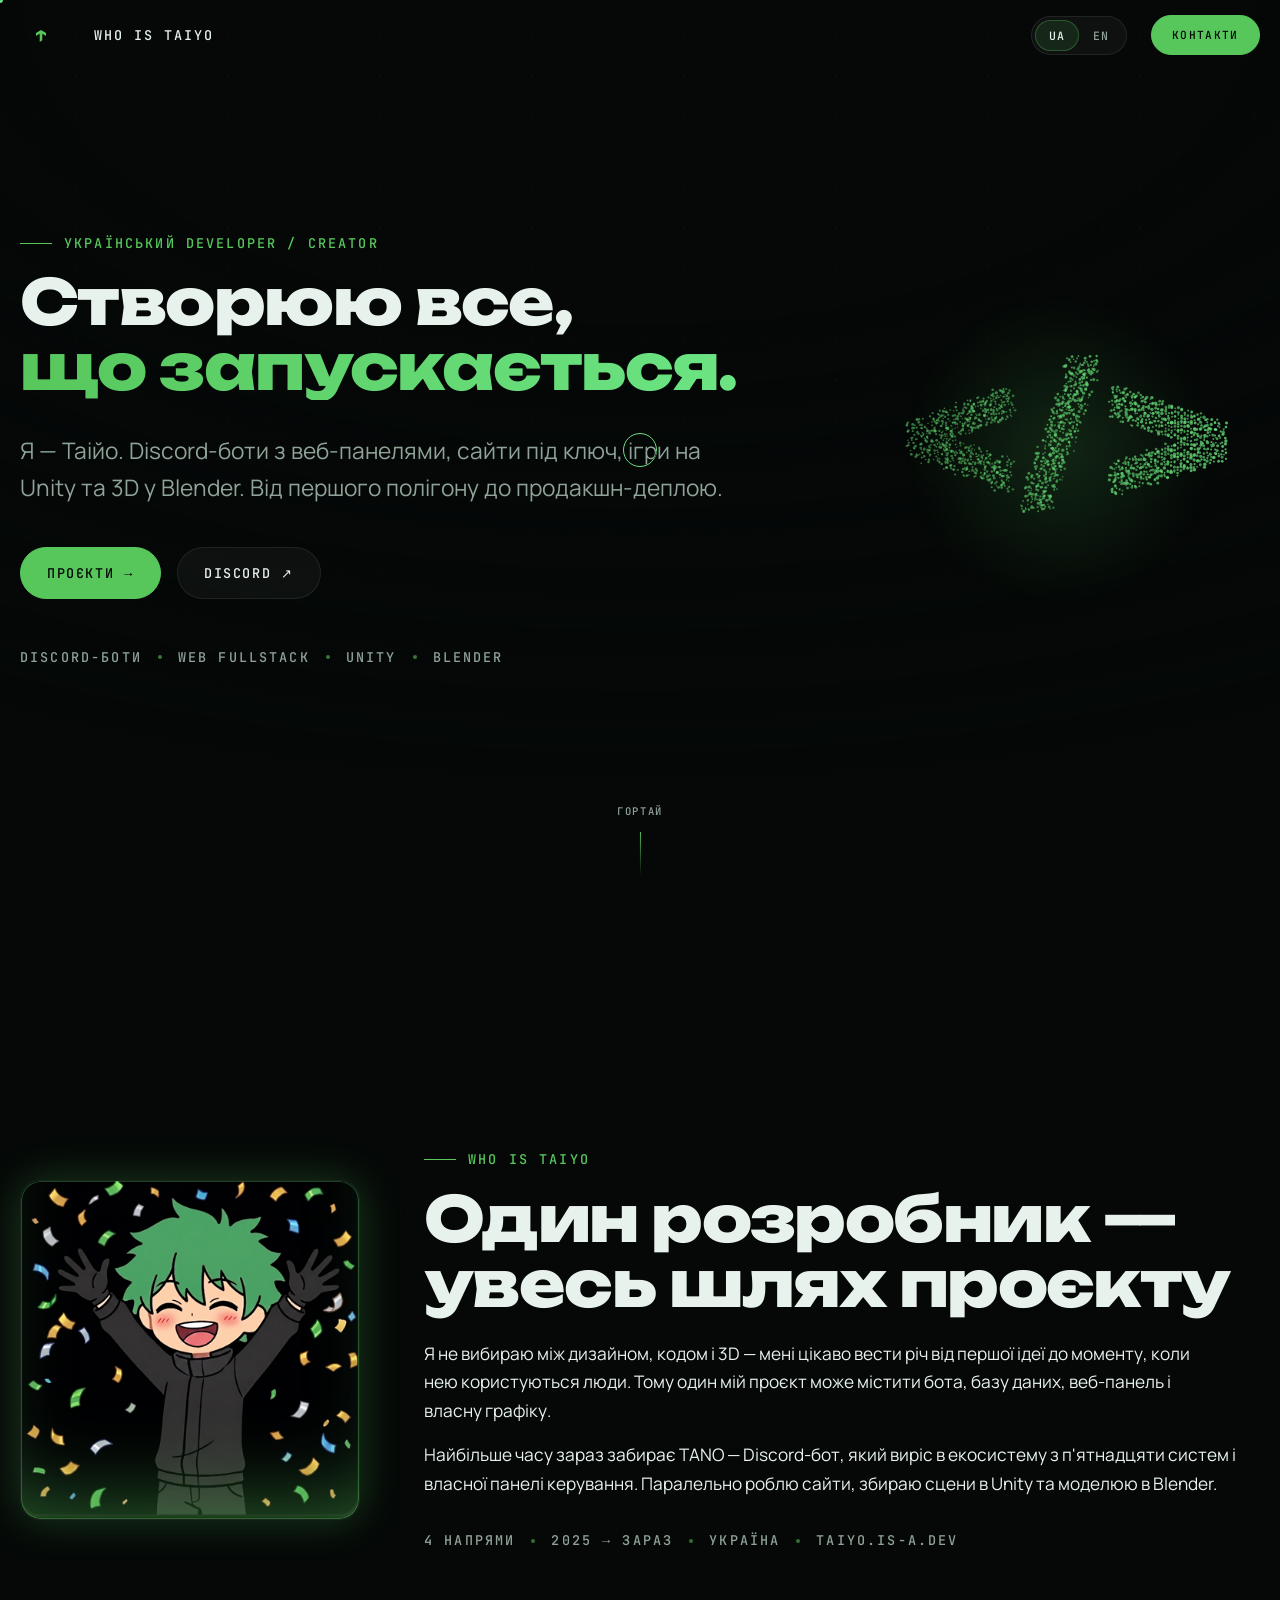
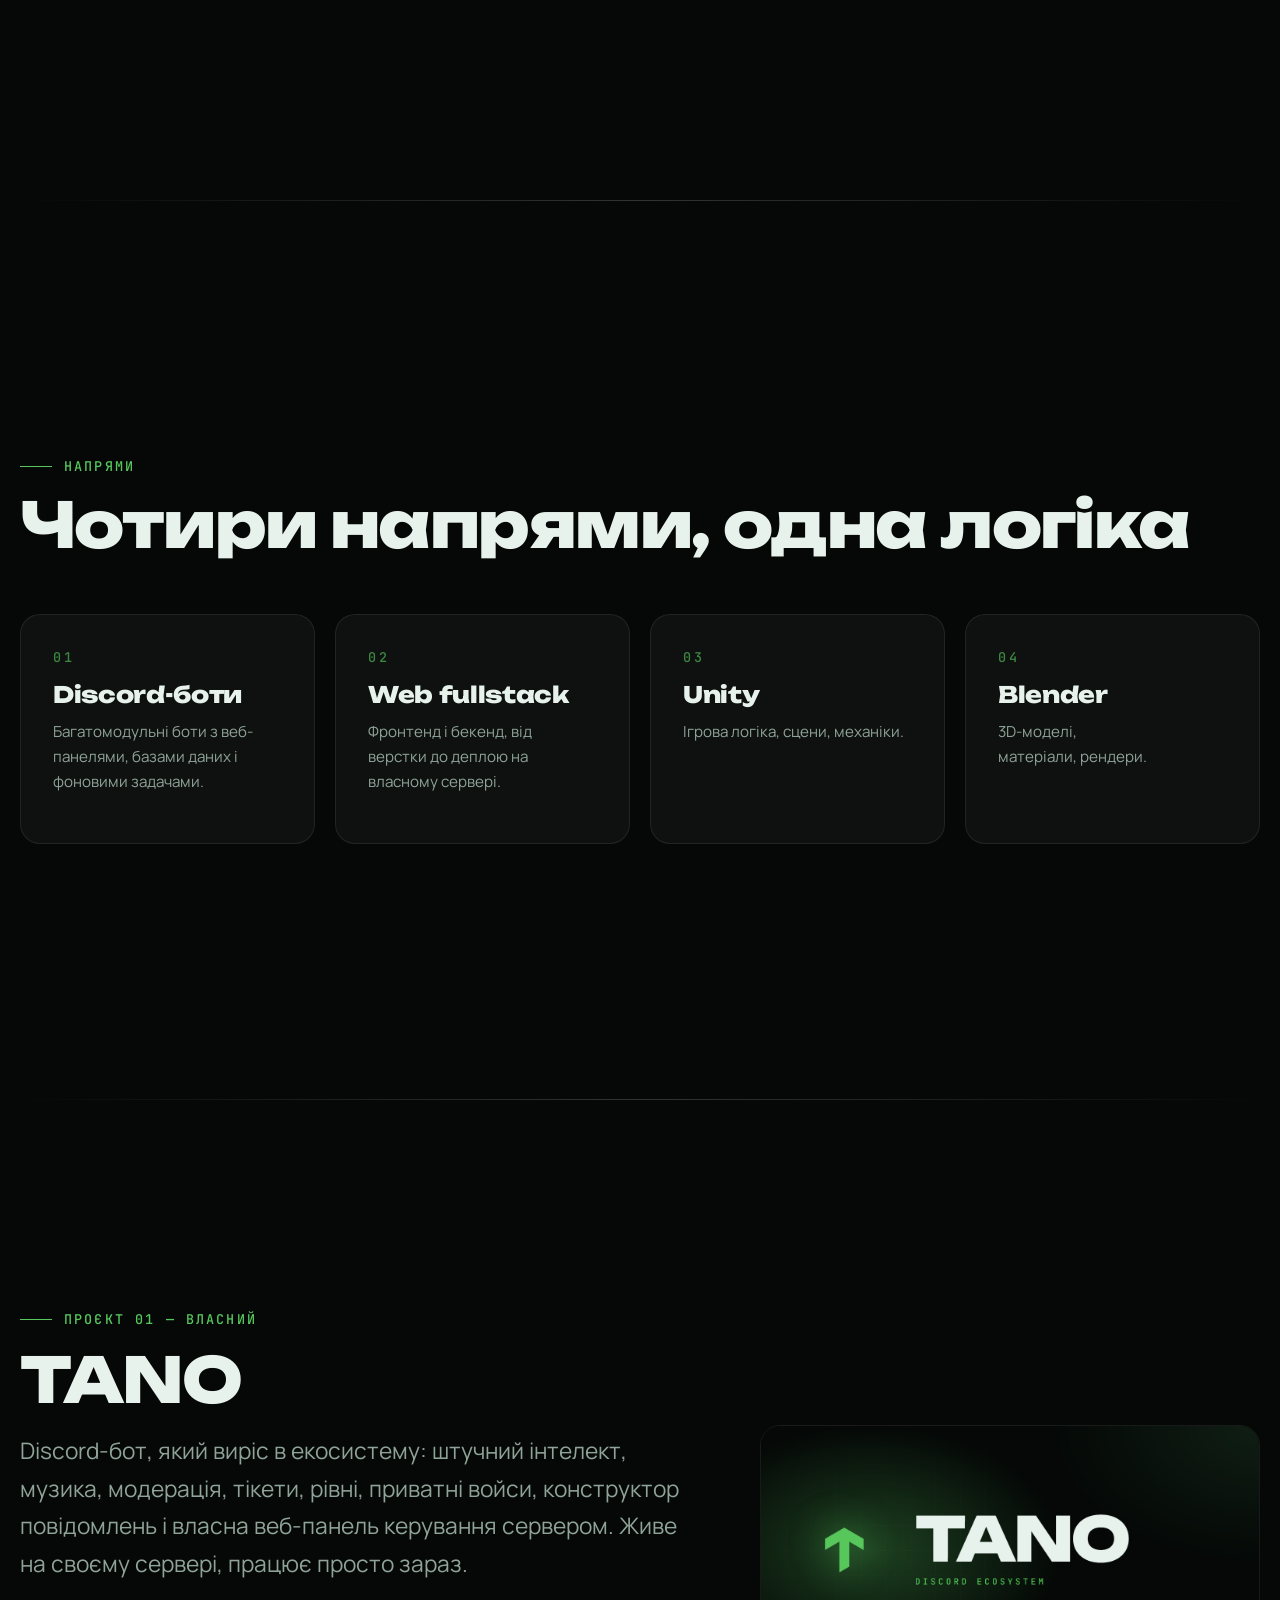
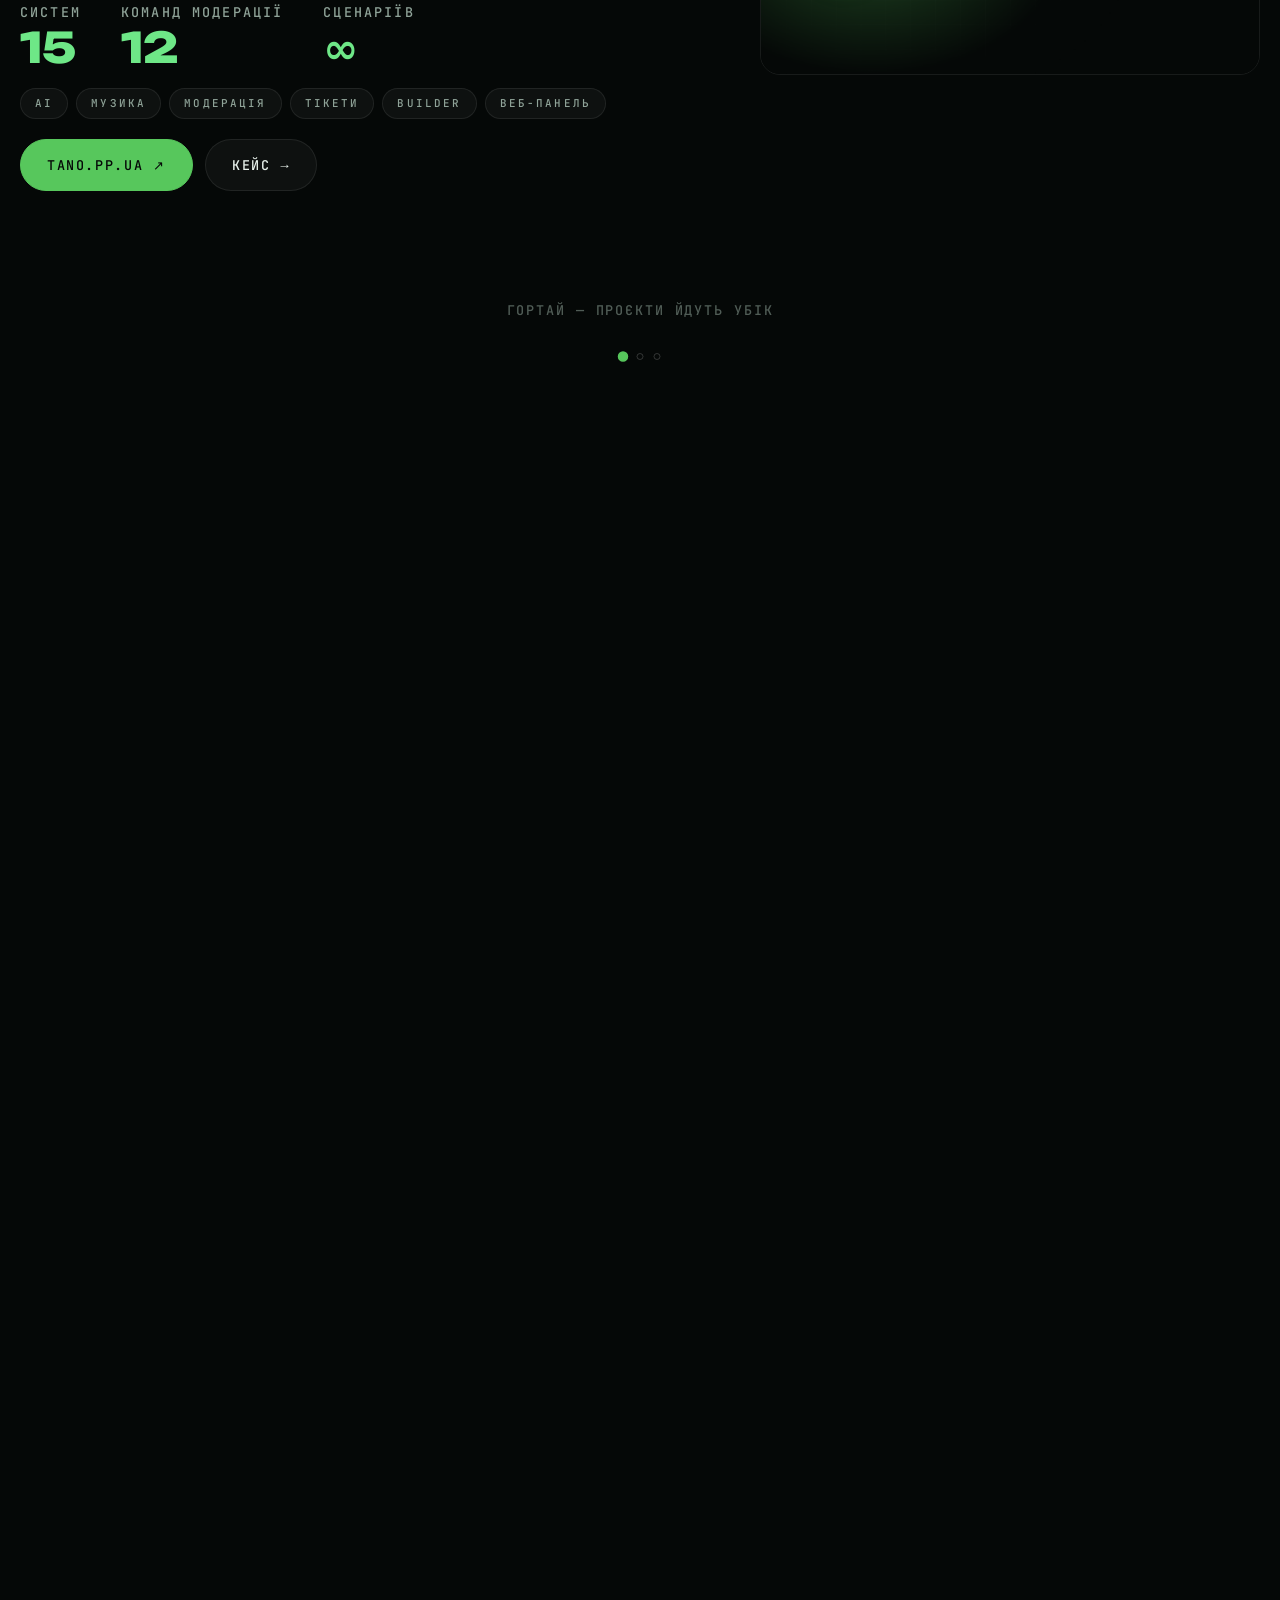
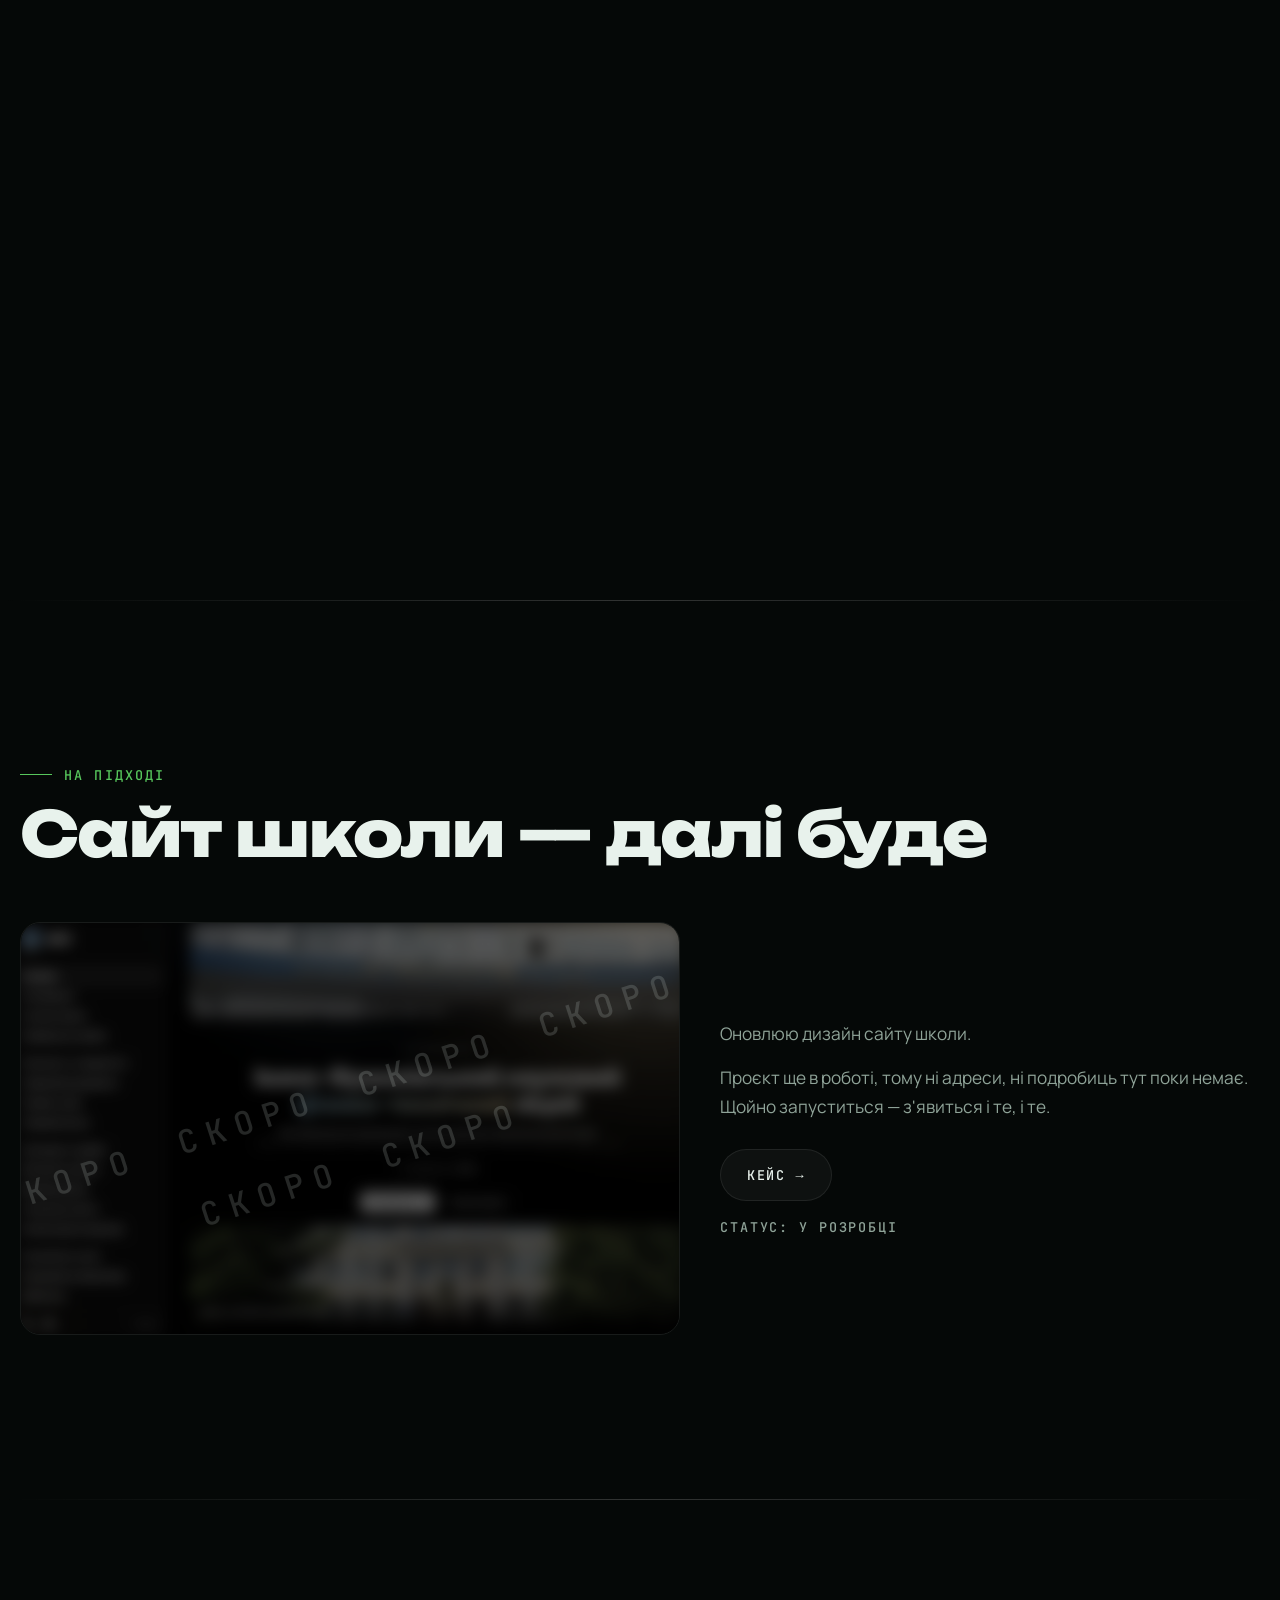
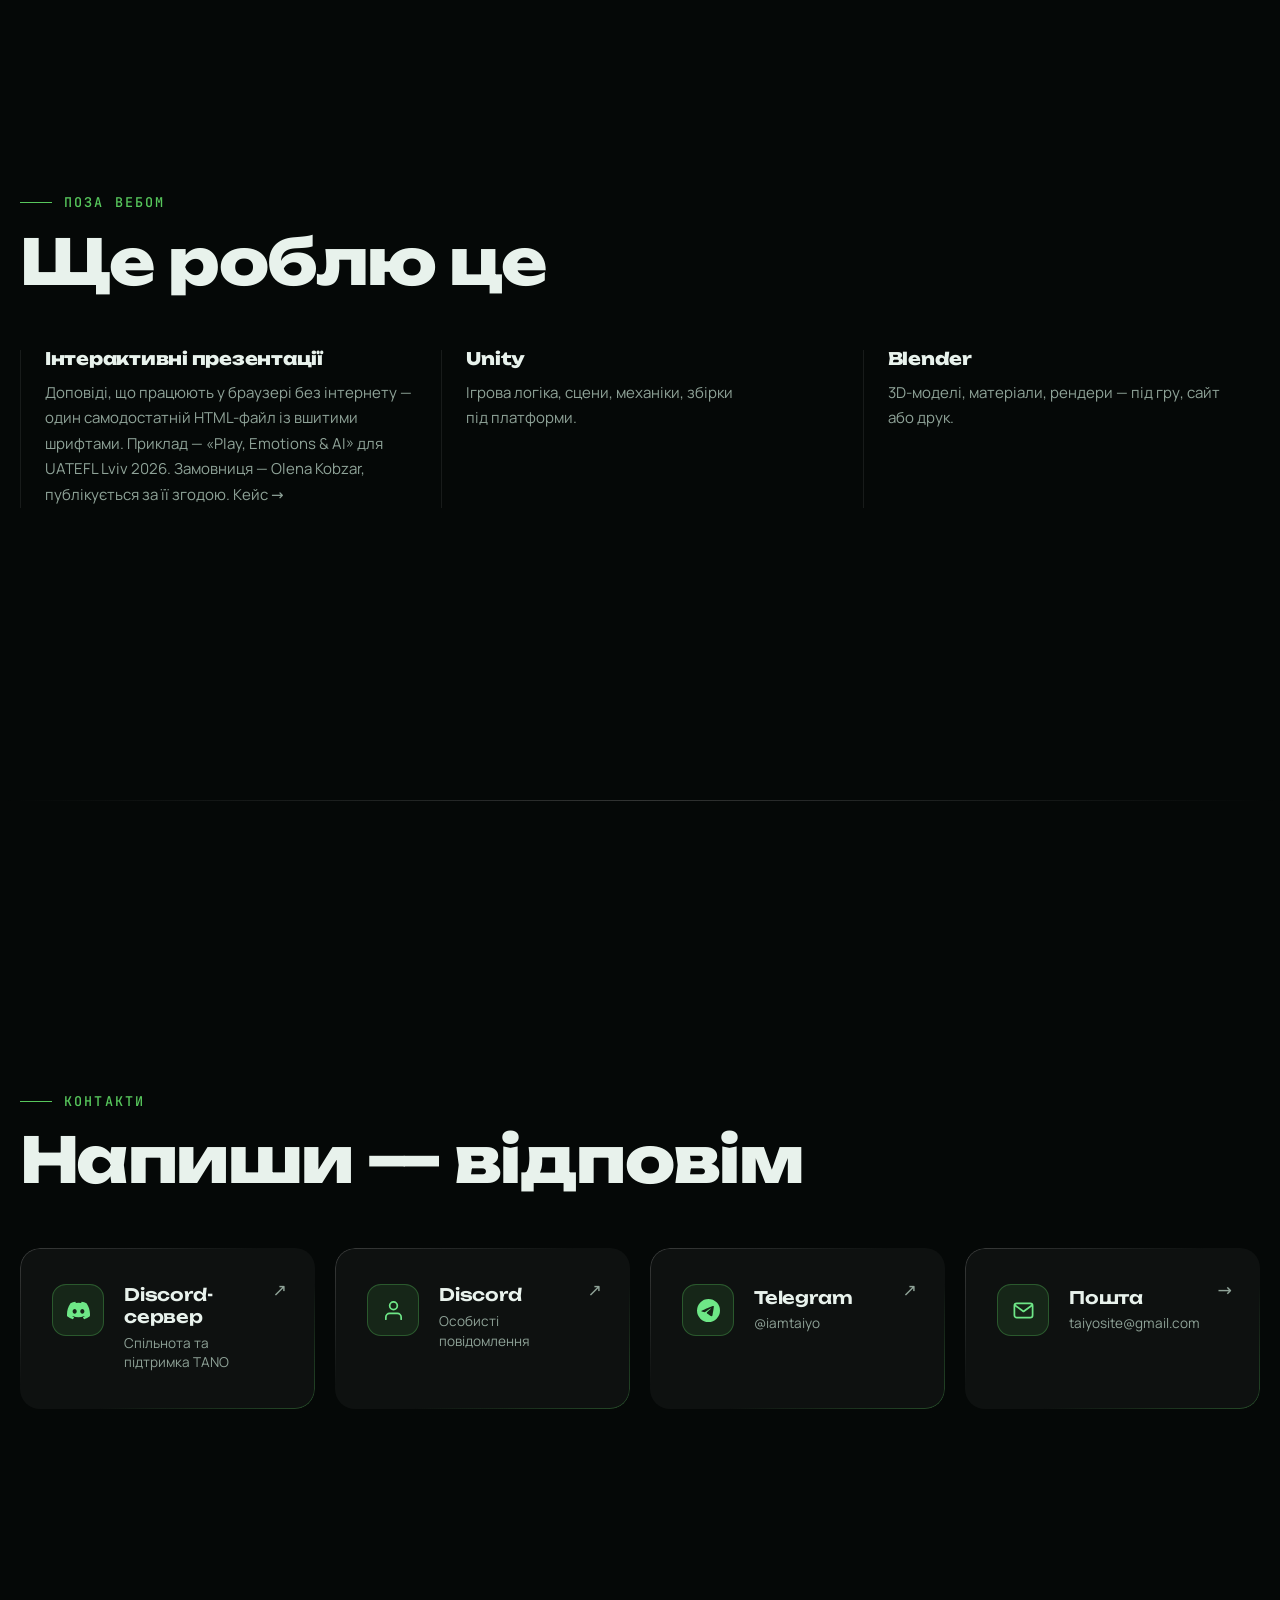
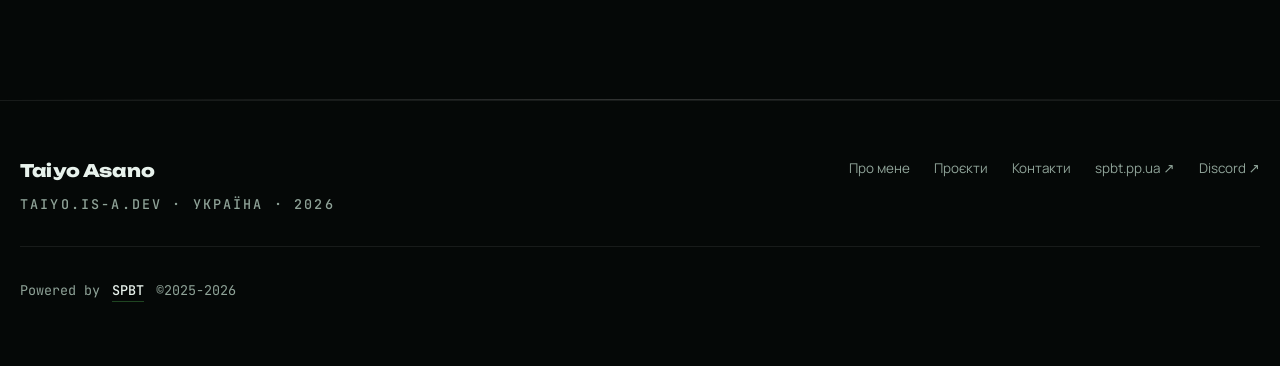
==== index.html @ 30c336a4 "fix: close down almost everything about the unlaunched school site The project has not shipped, so n" ====
<!doctype html>
<!-- `slides` scopes the scroll-snap layout to this page. The case pages under
     /tano/, /ftl/ and /decks/ are ordinary long documents: giving them
     mandatory snapping with no snap targets made every gesture jump to the
     bottom, and zeroing scroll-padding-top hid their anchored headings under
     the fixed nav. -->
<html lang="uk" class="slides">
<head>
<meta charset="utf-8">
<meta name="viewport" content="width=device-width,initial-scale=1">
<script>
  document.documentElement.classList.add('js');
  window.__taiyoFailsafe = setTimeout(function () {
    document.documentElement.classList.add('js-stalled');
  }, 2500);
</script>
<title>Taiyo.is-a.dev</title>
<meta name="description" content="Портфоліо Таійо: багатомодульні Discord-боти з веб-панелями, сайти під ключ, ігри на Unity та 3D у Blender. Від першого полігону до продакшн-деплою.">
<meta name="author" content="Taiyo Asano">
<meta name="theme-color" content="#050807">
<link rel="icon" href="/assets/img/favicon.svg" type="image/svg+xml">
<link rel="canonical" href="https://taiyo.is-a.dev/">
<link rel="alternate" hreflang="uk" href="https://taiyo.is-a.dev/">
<link rel="alternate" hreflang="en" href="https://taiyo.is-a.dev/en/">
<link rel="alternate" hreflang="x-default" href="https://taiyo.is-a.dev/">
<meta property="og:type" content="website">
<meta property="og:locale" content="uk_UA">
<meta property="og:site_name" content="Taiyo Asano">
<meta property="og:title" content="Taiyo Asano — Discord-боти, веб, Unity, Blender">
<meta property="og:description" content="Портфоліо Таійо: багатомодульні Discord-боти з веб-панелями, сайти під ключ, ігри на Unity та 3D у Blender. Від першого полігону до продакшн-деплою.">
<meta property="og:url" content="https://taiyo.is-a.dev/">
<meta property="og:image" content="https://taiyo.is-a.dev/assets/img/og.png">
<meta name="twitter:card" content="summary_large_image">
<meta name="twitter:title" content="Taiyo Asano — Discord-боти, веб, Unity, Blender">
<meta name="twitter:description" content="Портфоліо Таійо: Discord-боти з веб-панелями, сайти під ключ, ігри на Unity та 3D у Blender.">
<meta name="twitter:image" content="https://taiyo.is-a.dev/assets/img/og.png">
<link rel="preload" href="/assets/fonts/unbounded-800-cyrillic.woff2" as="font" type="font/woff2" crossorigin>
<link rel="preload" href="/assets/fonts/manrope-400-cyrillic.woff2" as="font" type="font/woff2" crossorigin>
<link rel="stylesheet" href="/assets/css/base.css">
<link rel="stylesheet" href="/assets/css/layout.css">
<link rel="stylesheet" href="/assets/css/components.css">
<script type="module" src="/assets/js/site.js"></script>
</head>
<body>
<canvas id="bg-grid" aria-hidden="true"></canvas>
<div class="cursor-dot" aria-hidden="true"></div>
<div class="cursor-ring" aria-hidden="true"></div>
<div class="page-wipe" aria-hidden="true"></div>

<a class="u-sr" href="#about">Перейти до вмісту</a>

<header class="nav" data-nav>
  <div class="nav__inner">
    <a class="nav__logo nav__logo--icon" href="/" aria-label="Taiyo — на головну">
      <svg viewBox="0 0 2000 2000" aria-hidden="true"><polygon points="1000,510 1420,755 1420,1000 1108,818 1108,1364 892,1490 892,818 580,1000 580,755" fill="currentColor"/></svg>
    </a>

    <a class="nav__who u-mono" href="#about" data-nav-link>WHO IS TAIYO</a>

    <div class="lang" role="group" aria-label="Мова сайту">
      <span class="lang__slider" aria-hidden="true"></span>
      <a class="lang__opt is-on" href="/" aria-current="true" lang="uk" hreflang="uk">UA</a>
      <a class="lang__opt" href="/en/" lang="en" hreflang="en">EN</a>
    </div>

    <a class="btn btn--sm btn--primary nav__cta" data-magnetic href="#contact">Контакти</a>
  </div>
</header>

<main>

  <!-- ═══ 01 · Hero ══════════════════════════════════════════════════ -->
  <section class="hero snap">
    <div class="hero__inner u-container">
      <div class="hero__copy">
        <p class="u-mono u-eyebrow" data-reveal>Український developer / creator</p>
        <h1 class="hero__title">
          <span data-type-in>Створюю все,</span>
          <span class="u-outline" data-reveal data-reveal-delay="2">що запускається.</span>
        </h1>
        <p class="hero__lead" data-reveal data-reveal-delay="1">
          Я — Таійо. Discord-боти з веб-панелями, сайти під ключ, ігри на Unity
          та 3D у Blender. Від першого полігону до продакшн-деплою.
        </p>
        <div class="hero__actions" data-reveal data-reveal-delay="2">
          <a class="btn btn--primary" data-magnetic href="#projects">Проєкти <span aria-hidden="true">→</span></a>
          <a class="btn" data-magnetic href="https://discord.com/invite/b8QpW8W6fR" target="_blank" rel="noopener">Discord <span aria-hidden="true">↗</span></a>
        </div>
        <ul class="hero__tags u-mono" data-reveal data-reveal-delay="3">
          <li>Discord-боти</li><li>Web fullstack</li><li>Unity</li><li>Blender</li>
        </ul>
      </div>

      <div class="hero__visual" data-reveal data-reveal-delay="2">
        <div class="glyph-card">
          <canvas id="hero-glyph" aria-hidden="true"></canvas>
        </div>
      </div>
    </div>
    <div class="hero__scroll u-mono" aria-hidden="true"><span>Гортай</span><i></i></div>
  </section>

  <!-- ═══ 02 · Хто такий Таійо ═══════════════════════════════════════ -->
  <section class="section snap" id="about">
    <div class="u-container about">
      <div class="about__portrait" data-reveal>
        <img src="/assets/img/avatar.png" width="440" height="440" loading="lazy"
             alt="Ілюстрований аватар Таійо — персонаж із зеленим волоссям вітається під конфеті">
        <span class="about__ring" aria-hidden="true"></span>
      </div>
      <div class="about__copy">
        <p class="u-mono u-eyebrow" data-reveal>Who is Taiyo</p>
        <h2 data-reveal data-reveal-delay="1">Один розробник — увесь шлях проєкту</h2>
        <p data-reveal data-reveal-delay="2" style="margin-top:calc(var(--space)*3)">
          Я не вибираю між дизайном, кодом і 3D — мені цікаво вести річ від першої ідеї
          до моменту, коли нею користуються люди. Тому один мій проєкт може містити
          бота, базу даних, веб-панель і власну графіку.
        </p>
        <p data-reveal data-reveal-delay="3">
          Найбільше часу зараз забирає TANO — Discord-бот, який виріс в екосистему
          з п'ятнадцяти систем і власної панелі керування. Паралельно роблю сайти,
          збираю сцени в Unity та моделюю в Blender.
        </p>
        <ul class="facts u-mono" data-reveal data-reveal-delay="4">
          <li>4 напрями</li><li>2025 → зараз</li><li>Україна</li><li>taiyo.is-a.dev</li>
        </ul>
      </div>
    </div>
  </section>

  <!-- ═══ 03 · Напрями ═══════════════════════════════════════════════ -->
  <section class="section section--soft snap" id="skills">
    <div class="u-container">
      <p class="u-mono u-eyebrow" data-reveal>Напрями</p>
      <h2 class="section__title" data-reveal data-reveal-delay="1">Чотири напрями, одна логіка</h2>
      <div class="cards">
        <article class="card card--skill" data-tilt data-reveal data-reveal-delay="1">
          <span class="card__num u-mono">01</span>
          <h3>Discord-боти</h3>
          <p>Багатомодульні боти з веб-панелями, базами даних і фоновими задачами.</p>
        </article>
        <article class="card card--skill" data-tilt data-reveal data-reveal-delay="2">
          <span class="card__num u-mono">02</span>
          <h3>Web fullstack</h3>
          <p>Фронтенд і бекенд, від верстки до деплою на власному сервері.</p>
        </article>
        <article class="card card--skill" data-tilt data-reveal data-reveal-delay="3">
          <span class="card__num u-mono">03</span>
          <h3>Unity</h3>
          <p>Ігрова логіка, сцени, механіки.</p>
        </article>
        <article class="card card--skill" data-tilt data-reveal data-reveal-delay="4">
          <span class="card__num u-mono">04</span>
          <h3>Blender</h3>
          <p>3D-моделі, матеріали, рендери.</p>
        </article>
      </div>
    </div>
  </section>

  <!-- ═══ 04–06 · Власні проєкти, горизонтально ══════════════════════
       Три проєкти, що належать мені, їдуть справа наліво. Секція висока,
       всередині sticky-сцена, а рух дає translateX від прогресу звичайної
       вертикальної прокрутки — тобто це справжній скрол, а не перехват
       колеса: скролбар, клавіші й пошук по сторінці працюють. Три
       невидимі якорі дають scroll-snap точки, по одній на проєкт.     -->
  <section class="pjtrack" id="projects" data-pjtrack>
    <span class="pjtrack__anchor pjtrack__anchor--1" aria-hidden="true"></span>
    <span class="pjtrack__anchor pjtrack__anchor--2" aria-hidden="true"></span>
    <span class="pjtrack__anchor pjtrack__anchor--3" aria-hidden="true"></span>

    <div class="pjtrack__stage">
      <div class="pjtrack__row" data-pjrow>

        <article class="pjslide pj" id="tano">
          <div class="u-container pj__inner">
      <div class="pj__copy">
        <p class="u-mono u-eyebrow" data-reveal>Проєкт 01 — власний</p>
        <h2 class="pj__title" data-reveal data-reveal-delay="1">TANO</h2>
        <p class="pj__lead" data-reveal data-reveal-delay="2">
          Discord-бот, який виріс в екосистему: штучний інтелект, музика, модерація,
          тікети, рівні, приватні войси, конструктор повідомлень і власна веб-панель
          керування сервером. Живе на своєму сервері, працює просто зараз.
        </p>
        <dl class="stats" data-reveal data-reveal-delay="3">
          <div><dt class="u-mono">Систем</dt><dd data-counter="15">15</dd></div>
          <div><dt class="u-mono">Команд модерації</dt><dd data-counter="12">12</dd></div>
          <div><dt class="u-mono">Сценаріїв</dt><dd>∞</dd></div>
        </dl>
        <ul class="chips u-mono" data-reveal data-reveal-delay="4">
          <li>AI</li><li>Музика</li><li>Модерація</li><li>Тікети</li><li>Builder</li><li>Веб-панель</li>
        </ul>
        <div class="card__actions" data-reveal data-reveal-delay="5">
          <a class="btn btn--primary" data-magnetic href="https://tano.pp.ua/" target="_blank" rel="noopener">tano.pp.ua <span aria-hidden="true">↗</span></a>
          <a class="btn" data-magnetic href="/tano/" data-page-link>Кейс <span aria-hidden="true">→</span></a>
        </div>
      </div>
      <div class="pj__visual" data-reveal data-reveal-delay="2">
        <img src="/assets/img/tano-banner.png" width="1280" height="640" loading="lazy"
             alt="Логотип TANO: зелена стрілка-Т і напис TANO на темному тлі">
      </div>
          </div>
        </article>

        <article class="pjslide pj" id="spbt">
          <div class="u-container pj__inner">
      <div class="pj__copy">
        <p class="u-mono u-eyebrow" data-reveal>Проєкт 02 — власний</p>
        <h2 class="pj__title" data-reveal data-reveal-delay="1">SPBT</h2>
        <p class="pj__lead" data-reveal data-reveal-delay="2">
          Small Projects by Taiyo — місце, куди звертаються за роботою. Ця сторінка
          про мене, а там зібрано, що я <strong>готовий зробити вам</strong>:
          боти, сайти, інтерактивні презентації, 3D. З прикладами й умовами.
        </p>
        <ul class="chips u-mono" data-reveal data-reveal-delay="3">
          <li>Discord-боти</li><li>Сайти під ключ</li><li>Презентації</li><li>Unity</li><li>Blender</li>
        </ul>
        <div class="card__actions" data-reveal data-reveal-delay="4">
          <a class="btn btn--primary" data-magnetic href="https://spbt.pp.ua" target="_blank" rel="noopener">spbt.pp.ua <span aria-hidden="true">↗</span></a>
        </div>
      </div>
      <div class="pj__visual pj__visual--type" data-reveal data-reveal-delay="2" aria-hidden="true">
        <span class="pj__wordmark">SPBT</span>
        <span class="pj__wordsub u-mono">Small Projects by Taiyo</span>
      </div>
          </div>
        </article>

        <article class="pjslide pj" id="site">
          <div class="u-container pj__inner">
      <div class="pj__copy">
        <p class="u-mono u-eyebrow" data-reveal>Проєкт 03 — власний</p>
        <h2 class="pj__title" data-reveal data-reveal-delay="1">Цей сайт</h2>
        <p class="pj__lead" data-reveal data-reveal-delay="2">
          Статика без жодної залежності: ні фреймворку, ні збірки, ні CDN.
          Шрифти самохостяться, 3D-емблема намальована на 2D-канві руками,
          а зелений тест не пускає в реліз ані чужого домену, ані кольору
          поза палітрою.
        </p>
        <dl class="stats" data-reveal data-reveal-delay="3">
          <div><dt class="u-mono">Залежностей</dt><dd data-counter="0">0</dd></div>
          <div><dt class="u-mono">Тестів</dt><dd data-counter="18">18</dd></div>
          <div><dt class="u-mono">Кольорів у палітрі</dt><dd data-counter="6">6</dd></div>
        </dl>
        <ul class="chips u-mono" data-reveal data-reveal-delay="4">
          <li>Vanilla JS</li><li>Canvas 3D</li><li>GitHub Pages</li><li>is-a.dev</li>
        </ul>
      </div>
      <div class="pj__visual pj__visual--type" data-reveal data-reveal-delay="2" aria-hidden="true">
        <span class="pj__wordmark">taiyo</span>
        <span class="pj__wordsub u-mono">.is-a.dev</span>
      </div>
          </div>
        </article>

      </div><!-- /.pjtrack__row -->

      <div class="pjtrack__dots" data-pjdots aria-hidden="true">
        <span class="is-on"></span><span></span><span></span>
      </div>
      <p class="pjtrack__hint u-mono" aria-hidden="true">Гортай — проєкти йдуть убік</p>
    </div><!-- /.pjtrack__stage -->
  </section>

  <!-- ═══ 07 · Сайт школи — далі буде ════════════════════════════════
       Ні назви закладу, ні того, на чому сайт працював раніше, ні читабельного
       знімка тут немає, і це навмисно: проєкт не запущено, а чужу сторінку до
       релізу не показують. Розмиття та штамп накладені CSS-ом, не вшиті у
       файл, тому на день запуску знімаються одним рядком.              -->
  <section class="section section--soft snap" id="ftl">
    <div class="u-container">
      <p class="u-mono u-eyebrow" data-reveal>На підході</p>
      <h2 class="section__title" data-reveal data-reveal-delay="1">Сайт школи — далі буде</h2>
      <div class="teaser" data-reveal data-reveal-delay="2">
        <div class="teaser__shot">
          <img src="/assets/img/ftl-shot.jpg" width="1100" height="688" loading="lazy"
               alt="Розмитий фрагмент майбутнього сайту школи під водяним знаком «скоро»">
          <span class="teaser__mark" aria-hidden="true">
            <i>СКОРО</i><i>СКОРО</i><i>СКОРО</i><i>СКОРО</i><i>СКОРО</i><i>СКОРО</i>
          </span>
        </div>
        <div class="teaser__copy">
          <p>
            Оновлюю дизайн сайту школи.
          </p>
          <p class="u-muted">
            Проєкт ще в роботі, тому ні адреси, ні подробиць тут поки немає.
            Щойно запуститься — з'явиться і те, і те.
          </p>
          <div class="card__actions">
            <a class="btn" data-magnetic href="/ftl/" data-page-link>Кейс <span aria-hidden="true">→</span></a>
          </div>
          <p class="u-mono teaser__state">Статус: у розробці</p>
        </div>
      </div>
    </div>
  </section>

  <!-- ═══ 08 · Інше ══════════════════════════════════════════════════ -->
  <section class="section snap" id="more">
    <div class="u-container">
      <p class="u-mono u-eyebrow" data-reveal>Поза вебом</p>
      <h2 class="section__title" data-reveal data-reveal-delay="1">Ще роблю це</h2>
      <div class="minor">
        <article class="minor__item" data-reveal data-reveal-delay="1">
          <h3>Інтерактивні презентації</h3>
          <p>Доповіді, що працюють у браузері без інтернету — один самодостатній
             HTML-файл із вшитими шрифтами. Приклад — «Play, Emotions &amp; AI»
             для UATEFL Lviv 2026. Замовниця — Olena Kobzar, публікується
             за її згодою. <a href="/decks/" data-page-link>Кейс →</a></p>
        </article>
        <article class="minor__item" data-reveal data-reveal-delay="2">
          <h3>Unity</h3>
          <p>Ігрова логіка, сцени, механіки, збірки під платформи.</p>
        </article>
        <article class="minor__item" data-reveal data-reveal-delay="3">
          <h3>Blender</h3>
          <p>3D-моделі, матеріали, рендери — під гру, сайт або друк.</p>
        </article>
      </div>
    </div>
  </section>

  <!-- ═══ 09 · Контакти ══════════════════════════════════════════════ -->
  <section class="section section--soft snap" id="contact">
    <div class="u-container">
      <p class="u-mono u-eyebrow" data-reveal>Контакти</p>
      <h2 class="section__title" data-reveal data-reveal-delay="1">Напиши — відповім</h2>
      <ul class="tiles">
        <li><a class="tile" data-magnetic data-reveal data-reveal-delay="1"
               href="https://discord.com/invite/b8QpW8W6fR" target="_blank" rel="noopener">
          <span class="tile__icon" aria-hidden="true"><svg viewBox="0 0 24 24" fill="currentColor"><path d="M20.317 4.37a19.79 19.79 0 0 0-4.885-1.515.074.074 0 0 0-.079.037c-.21.375-.444.865-.608 1.25a18.27 18.27 0 0 0-5.487 0 12.64 12.64 0 0 0-.617-1.25.077.077 0 0 0-.079-.037A19.736 19.736 0 0 0 3.677 4.37a.07.07 0 0 0-.032.027C.533 9.046-.32 13.58.099 18.058a.082.082 0 0 0 .031.056 19.9 19.9 0 0 0 5.993 3.03.078.078 0 0 0 .084-.028c.462-.63.874-1.295 1.226-1.994a.076.076 0 0 0-.041-.106 13.1 13.1 0 0 1-1.872-.892.077.077 0 0 1-.008-.128c.126-.094.252-.192.372-.291a.074.074 0 0 1 .078-.01c3.928 1.793 8.18 1.793 12.061 0a.074.074 0 0 1 .079.009c.12.099.246.198.373.292a.077.077 0 0 1-.007.128c-.598.35-1.22.644-1.873.891a.077.077 0 0 0-.04.107c.36.698.772 1.363 1.225 1.993a.076.076 0 0 0 .084.029 19.84 19.84 0 0 0 6.002-3.03.077.077 0 0 0 .032-.055c.5-5.177-.838-9.674-3.549-13.66a.061.061 0 0 0-.031-.029ZM8.02 15.331c-1.183 0-2.157-1.086-2.157-2.419 0-1.333.955-2.419 2.157-2.419 1.211 0 2.176 1.095 2.157 2.419 0 1.333-.956 2.419-2.157 2.419Zm7.975 0c-1.183 0-2.157-1.086-2.157-2.419 0-1.333.955-2.419 2.157-2.419 1.211 0 2.176 1.095 2.157 2.419 0 1.333-.946 2.419-2.157 2.419Z"/></svg></span>
          <span class="tile__label">Discord-сервер</span>
          <span class="tile__meta u-muted">Спільнота та підтримка TANO</span>
          <span class="tile__arrow" aria-hidden="true">↗</span>
        </a></li>

        <li><a class="tile" data-magnetic data-reveal data-reveal-delay="2"
               href="https://discord.com/users/1081494299205705738" target="_blank" rel="noopener">
          <span class="tile__icon" aria-hidden="true"><svg viewBox="0 0 24 24" fill="none" stroke="currentColor" stroke-width="1.8" stroke-linecap="round" stroke-linejoin="round"><path d="M20 21v-2a4 4 0 0 0-4-4H8a4 4 0 0 0-4 4v2"/><circle cx="12" cy="7" r="4"/></svg></span>
          <span class="tile__label">Discord</span>
          <span class="tile__meta u-muted">Особисті повідомлення</span>
          <span class="tile__arrow" aria-hidden="true">↗</span>
        </a></li>

        <li><a class="tile" data-magnetic data-reveal data-reveal-delay="3"
               href="https://t.me/iamtaiyo" target="_blank" rel="noopener">
          <span class="tile__icon" aria-hidden="true"><svg viewBox="0 0 24 24" fill="currentColor"><path d="M11.944 0A12 12 0 0 0 0 12a12 12 0 0 0 12 12 12 12 0 0 0 12-12A12 12 0 0 0 12 0a12 12 0 0 0-.056 0zm4.962 7.224c.1-.002.321.023.465.14a.506.506 0 0 1 .171.325c.016.093.036.306.02.472-.18 1.898-.962 6.502-1.36 8.627-.168.9-.499 1.201-.82 1.23-.696.065-1.225-.46-1.9-.902-1.056-.693-1.653-1.124-2.678-1.8-1.185-.78-.417-1.21.258-1.91.177-.184 3.247-2.977 3.307-3.23.007-.032.014-.15-.056-.212s-.174-.041-.249-.024c-.106.024-1.793 1.14-5.061 3.345-.48.33-.913.49-1.302.48-.428-.008-1.252-.241-1.865-.44-.752-.245-1.349-.374-1.297-.789.027-.216.325-.437.893-.663 3.498-1.524 5.83-2.529 6.998-3.014 3.332-1.386 4.025-1.627 4.476-1.635z"/></svg></span>
          <span class="tile__label">Telegram</span>
          <span class="tile__meta u-muted">@iamtaiyo</span>
          <span class="tile__arrow" aria-hidden="true">↗</span>
        </a></li>

        <li><a class="tile" data-magnetic data-reveal data-reveal-delay="4" href="mailto:taiyosite@gmail.com">
          <span class="tile__icon" aria-hidden="true"><svg viewBox="0 0 24 24" fill="none" stroke="currentColor" stroke-width="1.8" stroke-linecap="round" stroke-linejoin="round"><rect x="2.5" y="4.5" width="19" height="15" rx="2.5"/><path d="m3 6.5 9 6.5 9-6.5"/></svg></span>
          <span class="tile__label">Пошта</span>
          <span class="tile__meta u-muted">taiyosite@gmail.com</span>
          <span class="tile__arrow" aria-hidden="true">→</span>
        </a></li>
      </ul>
    </div>
  </section>

</main>

<footer class="footer">
  <div class="u-container footer__inner">
    <div class="footer__brand">
      <p><strong>Taiyo Asano</strong></p>
      <p class="footer__meta u-mono">taiyo.is-a.dev · Україна · 2026</p>
    </div>
    <nav class="footer__nav" aria-label="Навігація у футері">
      <a href="/#about">Про мене</a>
      <a href="/#projects">Проєкти</a>
      <a href="/#contact">Контакти</a>
      <a href="https://spbt.pp.ua" target="_blank" rel="noopener">spbt.pp.ua <span aria-hidden="true">↗</span></a>
      <a href="https://discord.com/invite/b8QpW8W6fR" target="_blank" rel="noopener">Discord <span aria-hidden="true">↗</span></a>
    </nav>
    <p class="footer__powered">
      Powered by <a href="https://spbt.pp.ua" target="_blank" rel="noopener">SPBT</a> <span>&copy;2025-2026</span>
    </p>
  </div>
</footer>
</body>
</html>
---- assets/css/base.css ----
/* ─── Fonts (self-hosted, latin + cyrillic subsets) ─────────────────────── */
@font-face{font-family:'JetBrains Mono';font-style:normal;font-weight:400;font-display:swap;src:url('/assets/fonts/jetbrains-mono-400-cyrillic.woff2') format('woff2');unicode-range:U+0301, U+0400-045F, U+0490-0491, U+04B0-04B1, U+2116;}
@font-face{font-family:'JetBrains Mono';font-style:normal;font-weight:400;font-display:swap;src:url('/assets/fonts/jetbrains-mono-400-latin.woff2') format('woff2');unicode-range:U+0000-00FF, U+0131, U+0152-0153, U+02BB-02BC, U+02C6, U+02DA, U+02DC, U+0304, U+0308, U+0329, U+2000-206F, U+20AC, U+2122, U+2191, U+2193, U+2212, U+2215, U+FEFF, U+FFFD;}
@font-face{font-family:'JetBrains Mono';font-style:normal;font-weight:500;font-display:swap;src:url('/assets/fonts/jetbrains-mono-500-cyrillic.woff2') format('woff2');unicode-range:U+0301, U+0400-045F, U+0490-0491, U+04B0-04B1, U+2116;}
@font-face{font-family:'JetBrains Mono';font-style:normal;font-weight:500;font-display:swap;src:url('/assets/fonts/jetbrains-mono-500-latin.woff2') format('woff2');unicode-range:U+0000-00FF, U+0131, U+0152-0153, U+02BB-02BC, U+02C6, U+02DA, U+02DC, U+0304, U+0308, U+0329, U+2000-206F, U+20AC, U+2122, U+2191, U+2193, U+2212, U+2215, U+FEFF, U+FFFD;}
@font-face{font-family:'Manrope';font-style:normal;font-weight:400;font-display:swap;src:url('/assets/fonts/manrope-400-cyrillic.woff2') format('woff2');unicode-range:U+0301, U+0400-045F, U+0490-0491, U+04B0-04B1, U+2116;}
@font-face{font-family:'Manrope';font-style:normal;font-weight:400;font-display:swap;src:url('/assets/fonts/manrope-400-latin.woff2') format('woff2');unicode-range:U+0000-00FF, U+0131, U+0152-0153, U+02BB-02BC, U+02C6, U+02DA, U+02DC, U+0304, U+0308, U+0329, U+2000-206F, U+20AC, U+2122, U+2191, U+2193, U+2212, U+2215, U+FEFF, U+FFFD;}
@font-face{font-family:'Manrope';font-style:normal;font-weight:500;font-display:swap;src:url('/assets/fonts/manrope-500-cyrillic.woff2') format('woff2');unicode-range:U+0301, U+0400-045F, U+0490-0491, U+04B0-04B1, U+2116;}
@font-face{font-family:'Manrope';font-style:normal;font-weight:500;font-display:swap;src:url('/assets/fonts/manrope-500-latin.woff2') format('woff2');unicode-range:U+0000-00FF, U+0131, U+0152-0153, U+02BB-02BC, U+02C6, U+02DA, U+02DC, U+0304, U+0308, U+0329, U+2000-206F, U+20AC, U+2122, U+2191, U+2193, U+2212, U+2215, U+FEFF, U+FFFD;}
@font-face{font-family:'Manrope';font-style:normal;font-weight:700;font-display:swap;src:url('/assets/fonts/manrope-700-cyrillic.woff2') format('woff2');unicode-range:U+0301, U+0400-045F, U+0490-0491, U+04B0-04B1, U+2116;}
@font-face{font-family:'Manrope';font-style:normal;font-weight:700;font-display:swap;src:url('/assets/fonts/manrope-700-latin.woff2') format('woff2');unicode-range:U+0000-00FF, U+0131, U+0152-0153, U+02BB-02BC, U+02C6, U+02DA, U+02DC, U+0304, U+0308, U+0329, U+2000-206F, U+20AC, U+2122, U+2191, U+2193, U+2212, U+2215, U+FEFF, U+FFFD;}
@font-face{font-family:'Unbounded';font-style:normal;font-weight:600;font-display:swap;src:url('/assets/fonts/unbounded-600-cyrillic.woff2') format('woff2');unicode-range:U+0301, U+0400-045F, U+0490-0491, U+04B0-04B1, U+2116;}
@font-face{font-family:'Unbounded';font-style:normal;font-weight:600;font-display:swap;src:url('/assets/fonts/unbounded-600-latin.woff2') format('woff2');unicode-range:U+0000-00FF, U+0131, U+0152-0153, U+02BB-02BC, U+02C6, U+02DA, U+02DC, U+0304, U+0308, U+0329, U+2000-206F, U+20AC, U+2122, U+2191, U+2193, U+2212, U+2215, U+FEFF, U+FFFD;}
@font-face{font-family:'Unbounded';font-style:normal;font-weight:800;font-display:swap;src:url('/assets/fonts/unbounded-800-cyrillic.woff2') format('woff2');unicode-range:U+0301, U+0400-045F, U+0490-0491, U+04B0-04B1, U+2116;}
@font-face{font-family:'Unbounded';font-style:normal;font-weight:800;font-display:swap;src:url('/assets/fonts/unbounded-800-latin.woff2') format('woff2');unicode-range:U+0000-00FF, U+0131, U+0152-0153, U+02BB-02BC, U+02C6, U+02DA, U+02DC, U+0304, U+0308, U+0329, U+2000-206F, U+20AC, U+2122, U+2191, U+2193, U+2212, U+2215, U+FEFF, U+FFFD;}

/* ─── Tokens ────────────────────────────────────────────────────────────── */
:root{
  --bg:#050807;
  --bg-soft:#07110C;
  --surface:rgba(255,255,255,.04);
  --surface-hi:rgba(255,255,255,.07);
  --border:rgba(255,255,255,.08);
  --border-hi:rgba(255,255,255,.18);
  --text:#E8F2EC;
  --muted:#8FA398;
  --green:#57C75C;
  --green-hi:#6EE787;

  --green-soft:rgba(87,199,92,.12);
  --green-line:rgba(87,199,92,.32);
  --glow:0 0 44px rgba(87,199,92,.26);
  --glow-sm:0 0 22px rgba(87,199,92,.22);

  --font-display:'Unbounded',system-ui,sans-serif;
  --font-body:'Manrope',system-ui,sans-serif;
  --font-mono:'JetBrains Mono',ui-monospace,'Cascadia Mono',monospace;

  --step--1:clamp(.76rem,.73rem + .16vw,.84rem);
  --step-0:clamp(1rem,.96rem + .2vw,1.08rem);
  --step-1:clamp(1.16rem,1.06rem + .5vw,1.42rem);
  --step-2:clamp(1.7rem,1.35rem + 1.6vw,2.7rem);
  --step-3:clamp(2.2rem,1.6rem + 2.9vw,4rem);
  --step-4:clamp(2.05rem,1.15rem + 4.6vw,4.4rem);

  --space:8px;
  --container:1280px;
  --radius:20px;
  --radius-sm:12px;
  --ease:cubic-bezier(.22,1,.36,1);
  --ease-io:cubic-bezier(.65,0,.35,1);
  --nav-h:72px;

  color-scheme:dark;
}

/* ─── Phone display scale ───────────────────────────────────────────────────
   The clamp *floors* were not the binding term — at 320px the fluid middle
   already computes ~33px for --step-4 and ~35px for --step-3, so lowering the
   floors would have changed almost nothing. The slope is what has to come
   down. Unbounded 800 at -.025em tracking fits roughly 7.5 glyphs per line in
   a 265px measure, which is why an h2 like "Один розробник — увесь шлях
   проєкту" wrapped to five lines. Scoped below 620px so every desktop size
   stays byte-identical. */
@media (max-width:620px){
  :root{
    --step-3:clamp(1.7rem,1.05rem + 3.4vw,4rem);
    --step-4:clamp(1.75rem,.95rem + 4.1vw,4.4rem);
  }
}

/* ─── Reset ─────────────────────────────────────────────────────────────── */
*,*::before,*::after{box-sizing:border-box;}

html{
  scroll-behavior:smooth;
  /* Keeps an anchored heading clear of the fixed nav on the ordinary long
     pages (/tano/, /ftl/, /decks/), whose anchors land top-aligned. On the
     slide page it is zeroed again (`html.slides` in layout.css) — there every
     target is a viewport-height box that centres its own content, so this
     padding would only push all of them down by its own value. */
  scroll-padding-top:calc(var(--nav-h) + var(--space)*2);
  -webkit-text-size-adjust:100%;
}

body{
  margin:0;
  background:var(--bg);
  color:var(--text);
  font-family:var(--font-body);
  font-size:var(--step-0);
  line-height:1.65;
  font-synthesis-weight:none;
  -webkit-font-smoothing:antialiased;
  text-rendering:optimizeLegibility;
  overflow-x:hidden;
}

img,svg,canvas,video{display:block;max-width:100%;}
img{height:auto;}
a{color:inherit;text-decoration:none;}
button{font:inherit;color:inherit;background:none;border:0;cursor:pointer;}
ul,ol,dl,dd{margin:0;padding:0;list-style:none;}
figure{margin:0;}

h1,h2,h3,h4{
  font-family:var(--font-display);
  font-weight:800;
  line-height:1.04;
  letter-spacing:-.025em;
  margin:0;
  text-wrap:balance;
}
h1{font-size:var(--step-4);}
h2{font-size:var(--step-3);}
h3{font-size:var(--step-1);letter-spacing:-.015em;}

p{margin:0 0 calc(var(--space)*2);text-wrap:pretty;}
p:last-child{margin-bottom:0;}
strong{font-weight:700;}

::selection{background:var(--green);color:var(--bg);}

:focus-visible{
  outline:2px solid var(--green-hi);
  outline-offset:3px;
  border-radius:4px;
}

/* ─── Utilities ─────────────────────────────────────────────────────────── */
.u-container{
  width:min(100% - calc(var(--space)*5),var(--container));
  margin-inline:auto;
}

.u-mono{
  font-family:var(--font-mono);
  font-size:var(--step--1);
  font-weight:500;
  letter-spacing:.16em;
  text-transform:uppercase;
  line-height:1.5;
}

.u-eyebrow{
  color:var(--green);
  display:flex;
  align-items:center;
  gap:calc(var(--space)*1.5);
  margin:0 0 calc(var(--space)*2);
}
.u-eyebrow::before{
  content:'';
  width:calc(var(--space)*4);
  height:1px;
  background:var(--green);
  flex:none;
}

.u-muted{color:var(--muted);}

/* Акцентний рядок заголовка — градієнт по літерах.
   Раніше тут було -webkit-text-stroke, і воно розсипалось: заголовки
   успадковують letter-spacing:-.025em, що для залитого тексту непомітно
   (заливки зливаються в одну форму), але в обведенні кожен край стає видимою
   лінією — і злиплі гліфи Unbounded 800 перетворювались на клубок.
   Градієнт дає обʼєм без жодних контурів, тому проблема зникає разом зі
   стежкою. Ім'я класу лишаємо: воно вже стоїть у розмітці всіх сторінок. */
.u-outline{
  background:linear-gradient(96deg,var(--green) 0%,var(--green-hi) 46%,var(--green) 100%);
  background-size:220% 100%;
  -webkit-background-clip:text;
  background-clip:text;
  color:transparent;
}
/* Старі рухи браузера без background-clip:text показали б порожнє місце. */
@supports not ((-webkit-background-clip:text) or (background-clip:text)){
  .u-outline{background:none;color:var(--green);}
}
/* Повільний зсув градієнта — літери «дихають». Тільки коли анімації дозволені. */
@media (prefers-reduced-motion:no-preference){
  .u-outline{animation:u-outline-drift 9s var(--ease-io) infinite alternate;}
}
@keyframes u-outline-drift{
  from{background-position:0% 50%;}
  to{background-position:100% 50%;}
}

.u-lead{
  font-size:var(--step-1);
  color:var(--muted);
  max-width:58ch;
}

.u-sr{
  position:absolute;
  width:1px;height:1px;
  padding:0;margin:-1px;
  overflow:hidden;
  clip-path:inset(50%);
  white-space:nowrap;
}
.u-sr:focus{
  position:fixed;
  top:calc(var(--space)*2);
  left:calc(var(--space)*2);
  width:auto;height:auto;
  margin:0;padding:calc(var(--space)*1.5) calc(var(--space)*3);
  clip-path:none;
  background:var(--green);
  color:var(--bg);
  border-radius:999px;
  font-family:var(--font-mono);
  font-size:var(--step--1);
  text-transform:uppercase;
  letter-spacing:.14em;
  z-index:100;
}

/* ─── Reduced motion ────────────────────────────────────────────────────── */
@media (prefers-reduced-motion:reduce){
  html{scroll-behavior:auto;}
  *,*::before,*::after{
    animation-duration:.01ms !important;
    animation-iteration-count:1 !important;
    transition-duration:.01ms !important;
  }
}
---- assets/css/layout.css ----
/* ═══ Global canvas layers ═══════════════════════════════════════════════ */
#bg-grid{
  position:fixed;
  inset:0;
  width:100%;
  height:100%;
  z-index:-2;
  opacity:.6;
  pointer-events:none;
}

body::after{ /* vignette so text always wins over the grid */
  content:'';
  position:fixed;
  inset:0;
  z-index:-1;
  pointer-events:none;
  background:radial-gradient(120% 90% at 50% 0%,transparent 40%,var(--bg) 100%);
}

/* ═══ Cursor ═════════════════════════════════════════════════════════════ */
/* Opt-in, not opt-out: if the script never runs the native cursor stays. */
.cursor-dot,
.cursor-ring{
  display:none;
  position:fixed;
  top:0;left:0;
  z-index:90;
  pointer-events:none;
  border-radius:50%;
  mix-blend-mode:difference;
  will-change:transform;
}
body.cursor-fx .cursor-dot,
body.cursor-fx .cursor-ring{display:block;}
.cursor-dot{
  width:6px;height:6px;
  margin:-3px 0 0 -3px;
  background:var(--green-hi);
}
.cursor-ring{
  width:34px;height:34px;
  margin:-17px 0 0 -17px;
  border:1px solid var(--green-hi);
  transition:width .3s var(--ease),height .3s var(--ease),margin .3s var(--ease),opacity .3s;
}
.cursor-ring.is-hot{
  width:58px;height:58px;
  margin:-29px 0 0 -29px;
  background:rgba(110,231,135,.08);
}
body.cursor-fx,
body.cursor-fx a,
body.cursor-fx button{cursor:none;}

/* ═══ Page transition wipe ═══════════════════════════════════════════════ */
.page-wipe{
  position:fixed;
  inset:0;
  z-index:120;
  background:var(--green);
  transform:scaleY(0);
  transform-origin:bottom;
  pointer-events:none;
}
.page-wipe.is-out{
  transform:scaleY(1);
  transition:transform .42s var(--ease-io);
}
.page-wipe.is-in{
  transform:scaleY(0);
  transform-origin:top;
  transition:transform .52s var(--ease-io);
}

/* ═══ Navbar ═════════════════════════════════════════════════════════════ */
.nav{
  position:fixed;
  top:0;left:0;right:0;
  z-index:80;
  height:var(--nav-h);
  display:flex;
  align-items:center;
  transition:transform .45s var(--ease),background .35s,border-color .35s,backdrop-filter .35s;
  border-bottom:1px solid transparent;
}
.nav--solid{
  background:rgba(5,8,7,.72);
  backdrop-filter:blur(18px) saturate(140%);
  -webkit-backdrop-filter:blur(18px) saturate(140%);
  border-bottom-color:var(--border);
}
.nav--hidden{transform:translateY(-100%);}

.nav__inner{
  display:flex;
  align-items:center;
  gap:calc(var(--space)*3);
  width:min(100% - calc(var(--space)*5),var(--container));
  margin-inline:auto;
}

.nav__logo{
  display:flex;
  align-items:center;
  gap:calc(var(--space)*1.25);
  font-family:var(--font-display);
  font-weight:800;
  font-size:1.05rem;
  letter-spacing:.02em;
  margin-right:auto;
}
.nav__logo svg{width:20px;height:20px;color:var(--green);transition:transform .5s var(--ease);}
.nav__logo:hover svg{transform:translateY(-3px) rotate(-8deg);}
/* Replaced content in a non-wrapping flex row resolves min-width to 0, so the
   mark was the first thing sacrificed when the bar ran out of room — measured
   width 0px on the case pages at 320px. It must never shrink. */
.nav__logo,
.nav__logo svg{flex:none;}

/* Icon-only mark: no wordmark, so the bar stays quiet and the glyph reads
   as a button rather than a title. */
.nav__logo--icon{
  gap:0;
  margin-right:calc(var(--space)*1);
  padding:calc(var(--space)*1);
  border-radius:12px;
  border:1px solid transparent;
  transition:border-color .3s var(--ease),background .3s var(--ease);
}
.nav__logo--icon svg{width:24px;height:24px;}
.nav__logo--icon:hover{border-color:var(--green-line);background:var(--green-soft);}

.nav__who{
  margin-right:auto;
  font-size:var(--step--1);
  font-weight:500;
  letter-spacing:.15em;
  text-transform:uppercase;
  color:var(--muted);
  transition:color .3s var(--ease);
  white-space:nowrap;
}
.nav__who:hover,
.nav__who[aria-current="true"]{color:var(--text);}

/* ── Language pill ──────────────────────────────────────────────────────
   Two labels in a capsule with a slider behind the active one. The slider
   is a sibling, positioned by :has() so no JS is needed; browsers without
   :has() simply show the active label brighter, which is still correct. */
.lang{
  position:relative;
  display:inline-flex;
  align-items:center;
  padding:3px;
  border:1px solid var(--border);
  border-radius:999px;
  background:var(--surface);
}
.lang__opt{
  position:relative;
  z-index:1;
  padding:calc(var(--space)*.75) calc(var(--space)*1.75);
  border-radius:999px;
  font-family:var(--font-mono);
  font-size:.72rem;
  font-weight:500;
  letter-spacing:.1em;
  color:var(--muted);
  transition:color .3s var(--ease);
}
.lang__opt.is-on{color:var(--text);}
.lang__opt--soon{cursor:not-allowed;opacity:.45;}
.lang__opt--soon:hover{color:var(--muted);}

.lang__slider{
  position:absolute;
  top:3px;
  bottom:3px;
  left:3px;
  width:calc(50% - 3px);
  border-radius:999px;
  background:var(--green-soft);
  border:1px solid var(--green-line);
  transition:transform .42s var(--ease);
}
/* The English page adds .lang--en on the capsule and the slider moves over.
   A plain class, not :has() — one attribute in the markup beats a selector
   that has to guess which of two different element types came last. */
.lang--en .lang__slider{transform:translateX(100%);}

.nav__cta{white-space:nowrap;}

/* `.nav__links`, `.nav__pill` and `.nav__burger` used to live here. Every page
   now ships the same slim bar — icon, one link, language pill (index only),
   one action — so the multi-link row, its sliding indicator and the mobile
   drawer have no markup left anywhere and are gone rather than left dormant.
   Their absence is what let `initMobileMenu()` go too. */

/* ═══ Hero ═══════════════════════════════════════════════════════════════ */
.hero{
  position:relative;
  min-height:100svh;
  display:flex;
  flex-direction:column;
  justify-content:center;
  /* Symmetric on purpose. `justify-content:center` centres inside the content
     box, so an asymmetric padding-block displaces the content by half the
     difference — the old 136px/80px left the hero 28px low, the one slide that
     did not reach 0 when scroll-padding was zeroed. The top value still clears
     the fixed nav. */
  padding:calc(var(--nav-h) + var(--space)*8) 0;
}
.hero__inner{
  display:grid;
  grid-template-columns:minmax(0,1.32fr) minmax(0,.68fr);
  align-items:center;
  gap:calc(var(--space)*8);
}
.hero__title{margin:calc(var(--space)*2) 0 calc(var(--space)*4);}
.hero__title span{display:block;}
/* The two lines are designed as single lines; only hold that where they fit —
   and above 1040px the copy column is 66% of a container that stops growing at
   1280px, while --step-4 keeps climbing to its 70.4px cap. Those two curves
   cross: Unbounded 800 renders the accent line at ~11.35em, so it wanted 800px
   inside a 723px column at 1200px wide. The overflow did not merely stick out.
   `.u-outline` paints its letters with `background-clip:text`, and a background
   stops at the element box, so every glyph past the edge became invisible —
   measured on the live portfolio: 77px of "що запускається." simply gone
   between 1041px and 1319px.

   Tying the size to the viewport across that band keeps the line inside the
   column. The coefficient is measured, not guessed: at 1041px it yields 51px
   against a 54px ceiling, and it holds for both this site's 16-character line
   and the 14-character one on spbt.pp.ua, which is why this lives in the shared
   stylesheet instead of one site's overrides.

   The 4.25rem ceiling is deliberately below --step-4's 4.4rem. At the full size
   the accent line measured 800px inside an 803px column — correct in Chromium,
   but three pixels is not a margin, it is a coincidence, and the failure mode is
   letters silently disappearing rather than anything visibly wrong. 4.25rem
   costs 2.4px of display size at the widest screens and buys 30px of slack for
   whatever a different platform's font metrics do. */
@media (min-width:1041px){
  .hero__title span{white-space:nowrap;}
  .hero__title{font-size:clamp(2.5rem,4.9vw,4.25rem);}
}
.hero__lead{
  font-size:var(--step-1);
  color:var(--muted);
  max-width:52ch;
  margin-bottom:calc(var(--space)*5);
}
.hero__actions{
  display:flex;
  flex-wrap:wrap;
  gap:calc(var(--space)*2);
  margin-bottom:calc(var(--space)*6);
}
.hero__tags{
  display:flex;
  flex-wrap:wrap;
  align-items:center;
  gap:calc(var(--space)*2);
  color:var(--muted);
}
.hero__tags li{display:flex;align-items:center;gap:calc(var(--space)*2);}
.hero__tags li:not(:last-child)::after{
  content:'';
  width:4px;height:4px;
  border-radius:50%;
  background:var(--green);
  opacity:.6;
}

.hero__visual{perspective:1000px;}

.hero__scroll{
  position:absolute;
  left:50%;
  bottom:calc(var(--space)*3);
  transform:translateX(-50%);
  display:flex;
  flex-direction:column;
  align-items:center;
  gap:calc(var(--space)*1.5);
  color:var(--muted);
  font-size:.66rem;
}
.hero__scroll i{
  display:block;
  width:1px;height:44px;
  background:linear-gradient(var(--green),transparent);
  animation:scroll-hint 2.2s var(--ease-io) infinite;
  transform-origin:top;
}
@keyframes scroll-hint{
  0%{transform:scaleY(0);opacity:0;}
  35%{transform:scaleY(1);opacity:1;}
  100%{transform:scaleY(1) translateY(44px);opacity:0;}
}

/* ═══ Sections ═══════════════════════════════════════════════════════════ */
.section{
  position:relative;
  padding:calc(var(--space)*16) 0;
  /* Second declaration on purpose — a browser without svh keeps the 256px
     above. A fixed 256px of padding inside a `min-height:100svh` slide made
     #ftl 821px tall in an 800px viewport: min-height stopped governing, the
     slide outgrew the screen, and every slide after it landed on a fractional
     snap position. Capping against the viewport keeps each one exactly one
     screen tall. */
  padding-block:min(calc(var(--space)*16),12svh);
}
/* Every slide keeps the page background, so the pointer-reactive dot lattice
   (a fixed canvas painted behind everything) stays visible on all of them.
   An opaque tint here would cover that canvas — which is exactly why the
   former green sections looked dead under the cursor. Separation is carried
   by a hairline instead of a fill. */
.section--soft::before,
.section--soft::after{
  content:'';
  position:absolute;
  left:0;right:0;
  height:1px;
  background:linear-gradient(90deg,transparent,var(--border-hi),transparent);
}
.section--soft::before{top:0;}
.section--soft::after{bottom:0;}

/* `min(20ch,100%)` — at phone display sizes 20ch is ~700px, so the bare cap
   was inert there and misleading to read. */
.section__title{margin-bottom:calc(var(--space)*7);max-width:min(20ch,100%);}
.section__lead{
  font-size:var(--step-1);
  color:var(--muted);
  max-width:60ch;
  margin:calc(var(--space)*-4) 0 calc(var(--space)*7);
}

/* ═══ Slides ═════════════════════════════════════════════════════════════
   Native scroll-snap, never a wheel handler — keyboard, trackpad, scrollbar,
   find-in-page and screen readers keep working.

   `mandatory` + `scroll-snap-stop:always` is what makes a small flick throw
   you all the way to the next slide and makes stopping between two slides
   impossible. `always` also caps one gesture at one slide, so a hard fling
   cannot skip three.

   The catch: with `mandatory`, content taller than the viewport can become
   unreachable. Guarded two ways — height stays a floor (`min-height`, never
   fixed), and the whole thing only engages when the viewport is tall enough
   to hold a slide. Short or narrow screens fall back to `proximity`, where
   the browser assists but never traps. */
@media (prefers-reduced-motion:no-preference){
  html.slides{scroll-snap-type:y proximity;}
}
/* Scoped to `html.slides`, and the breakpoint matches the one that releases
   `min-height:100svh` below. They used to disagree — snapping engaged at
   760px while full-height slides stopped at 900px, so 760-900px tablets got
   hard one-slide-per-gesture snapping on sections sized to their content,
   which is the trap the guard above exists to avoid. */
@media (prefers-reduced-motion:no-preference) and (min-width:901px) and (min-height:600px){
  html.slides{
    scroll-snap-type:y mandatory;
    /* Zeroed on purpose. `scroll-snap-align:start` honours scroll-padding, so
       an 88px padding parked every slide 88px down the viewport — and because
       each slide centres its own content, the content moved down by the full
       88px too. Measured: exactly +88px off-centre on every slide. Slides are
       viewport-height with centred content, so no padding is wanted here. */
    scroll-padding-top:0;
  }
  .snap{scroll-snap-stop:always;}

  /* The footer is not a slide, but with `mandatory` it still needs a snap
     point or it becomes unreachable: the scroller refuses to leave the last
     slide's snap position and the footer stays parked just below the fold.
     Measured before this rule: footer top sat exactly at the viewport bottom
     with 266px of scroll range that could not be used. `end` lets it come up
     flush against the bottom edge without giving it a slide's height. */
  .slides .footer{scroll-snap-align:end;}
}
.snap{
  scroll-snap-align:start;
  min-height:100svh;
  display:flex;
  flex-direction:column;
  justify-content:center;
}
@supports not (height:100svh){
  .snap{min-height:100vh;}
}

/* ═══ Footer ═════════════════════════════════════════════════════════════ */
.footer{
  border-top:1px solid var(--border);
  padding:calc(var(--space)*7) 0 calc(var(--space)*8);
}
.footer__inner{
  display:grid;
  grid-template-columns:1fr auto;
  align-items:start;
  gap:calc(var(--space)*4) calc(var(--space)*6);
}
.footer__inner p{margin:0;}

.footer__brand{display:flex;flex-direction:column;gap:calc(var(--space)*1);}
.footer__brand strong{font-family:var(--font-display);letter-spacing:.01em;}
.footer__meta{font-size:var(--step--1);color:var(--muted);}

.footer__nav{
  display:flex;
  flex-wrap:wrap;
  justify-content:flex-end;
  gap:calc(var(--space)*1) calc(var(--space)*3);
}
.footer__nav a{
  font-size:var(--step--1);
  color:var(--muted);
  text-decoration:none;
  transition:color .22s var(--ease);
}
.footer__nav a:hover,
.footer__nav a:focus-visible{color:var(--text);}

/* Powered-by strip — spans the full width under the grid. */
.footer__powered{
  grid-column:1/-1;
  display:flex;
  flex-wrap:wrap;
  align-items:center;
  gap:calc(var(--space)*1.5);
  padding-top:calc(var(--space)*4);
  border-top:1px solid var(--border);
  font-family:var(--font-mono);
  font-size:var(--step--1);
  color:var(--muted);
}
.footer__powered a{
  color:var(--text);
  font-weight:700;
  text-decoration:none;
  border-bottom:1px solid var(--green-line);
  transition:color .22s var(--ease),border-color .22s var(--ease);
}
.footer__powered a:hover,
.footer__powered a:focus-visible{
  color:var(--green-hi);
  border-bottom-color:var(--green-hi);
}

@media (max-width:640px){
  .footer__inner{grid-template-columns:1fr;}
  .footer__nav{justify-content:flex-start;}
}

/* ═══ Case-page header ═══════════════════════════════════════════════════ */
.case{
  padding:calc(var(--nav-h) + var(--space)*14) 0 calc(var(--space)*10);
}
.case__back{
  display:inline-flex;
  align-items:center;
  gap:calc(var(--space)*1.25);
  color:var(--muted);
  margin-bottom:calc(var(--space)*4);
  transition:color .3s var(--ease),gap .3s var(--ease);
}
.case__back:hover{color:var(--green);gap:calc(var(--space)*2);}
.case__mark{
  display:block;
  width:56px;height:56px;
  color:var(--green);
  margin-bottom:calc(var(--space)*3);
  filter:drop-shadow(var(--glow-sm));
}
.case__mark svg{width:100%;height:100%;}
.case__lead{
  font-size:var(--step-1);
  color:var(--muted);
  max-width:56ch;
  margin:calc(var(--space)*3) 0 calc(var(--space)*5);
}

/* ═══ Responsive ═════════════════════════════════════════════════════════ */
@media (max-width:1040px){
  /* `minmax(0,1fr)`, not bare `1fr`. Bare `1fr` means `minmax(auto,1fr)`, and
     the auto floor is min-content — one unbreakable word ("запускається.")
     could stretch the column past its container. `overflow-wrap:break-word`
     stops the visible clip but, unlike `anywhere`, does not reduce min-content
     contribution, so the column could still grow. */
  .hero__inner{grid-template-columns:minmax(0,1fr);gap:calc(var(--space)*6);}
  .hero__visual{max-width:440px;}
}

/* ═══ Phones and small tablets ═══════════════════════════════════════════
   Nothing in the bar is hidden at any width any more. The rules that used to
   sit here served a burger drawer, and one of them — `.nav__inner > .btn
   {display:none}` — swallowed the "Контакти" button outright: measured height
   0 at 320, 390 and 430, so a phone visitor could not reach contacts from the
   bar at all. Every page now carries the same three or four small items, which
   fit a 320px screen intact. */
@media (max-width:900px){
  :root{--nav-h:60px;}

  /* Bigger hit areas without moving any text: these are bare inline links,
     measured ~110x18 and ~60x20, well under a comfortable touch target. */
  .nav__who{display:inline-flex;align-items:center;min-height:44px;}
  .footer__nav a,
  .footer__powered a{display:inline-flex;align-items:center;min-height:44px;}
  .footer__nav{gap:0 calc(var(--space)*3);}

  .nav__inner{gap:calc(var(--space)*1.5);}
  .nav__who{
    /* Keeps its full label while there is room; the letter-spacing is what
       makes it wide, so that goes first. */
    letter-spacing:.08em;
    font-size:.68rem;
  }
  .nav__cta{padding:calc(var(--space)*1.25) calc(var(--space)*2.25);}
  .lang__opt{padding:calc(var(--space)*.75) calc(var(--space)*1.25);font-size:.66rem;}

  /* Slides stop being forced to a full viewport. On a phone the content is
     usually taller than the screen anyway, so demanding 100svh only added
     dead space above and below; letting sections size to their content is
     what makes the page read tightly. Snapping is already `proximity` here,
     so nothing needs a fixed height to work. */
  /* `.pjslide` is released in components.css instead, next to the 100svh
     declaration it has to beat: that file loads after this one and the two
     selectors are equally specific, so the release only works from there. */
  .snap{min-height:0;}
  .section{padding:calc(var(--space)*9) 0;}
  .hero{
    min-height:0;
    padding:calc(var(--nav-h) + var(--space)*7) 0 calc(var(--space)*8);
  }
  .hero__scroll{display:none;}
  .case{padding-top:calc(var(--nav-h) + var(--space)*9);}

  .section__title{margin-bottom:calc(var(--space)*4);}
  .section__lead{margin:calc(var(--space)*-2) 0 calc(var(--space)*4);}
}

@media (max-width:620px){
  .nav__who{
    font-size:.62rem;
    letter-spacing:.06em;
  }
  /* Was .62rem — 9.9px on every phone, because it is a fixed rem with no fluid
     term. This is a readable floor, not a decorative one. */
  .hero__tags{font-size:.72rem;gap:calc(var(--space)*1.25);}
  .hero__tags li{gap:calc(var(--space)*1.25);}
  .footer__nav{gap:calc(var(--space)*1) calc(var(--space)*2);}
}


@media (max-width:400px){
  /* Below this the bar cannot hold the wordmark honestly. The logo already
     links home and the pill plus CTA are the two things a visitor needs. */
  .nav__who{display:none;}
  .nav__logo--icon{margin-right:auto;}

  /* At 320px the display size put "запускається." at ~323px inside a 280px
     column — a single word wider than its container, which pushed the whole
     page 18px sideways. Unbounded has no narrow variant, so the size has to
     come down; `overflow-wrap` is the guard so no future long word can do the
     same thing again. */
  .hero__title{font-size:clamp(1.5rem,7.4vw,2rem);}
  .pj__title{font-size:clamp(1.7rem,8vw,2.2rem);}
}

/* Headline type must never be able to overflow its column. Applied at every
   width: a long product name or a URL in a heading would otherwise widen the
   page rather than wrap. */
h1,h2,h3,.pj__title,.hero__title{overflow-wrap:break-word;}
---- assets/css/components.css ----
/* Runtime-written custom properties, with defaults so the CSS is valid
   and correct even before (or without) JavaScript. */
:root{
  --i:0;    /* character index for the type-in stagger */
  --mx:50%; /* pointer position inside a tilted card */
  --my:50%;
  --tx:0;   /* same pointer, normalised to -0.5…0.5 for the hero canvas */
  --ty:0;
}

/* ═══ Motion states (driven by motion.js) ════════════════════════════════
   Content is hidden ONLY once the inline head script proves scripting is
   on (.js), and it is force-shown if the module never boots (.js-stalled).
   Without both guards a JS failure would render a blank page.          */
.js [data-reveal]{
  opacity:0;
  transform:translateY(26px);
  transition:opacity .8s var(--ease),transform .8s var(--ease);
}
.js [data-reveal].is-in,
.js-stalled [data-reveal]{opacity:1;transform:none;}

[data-type-in] .ch{
  display:inline-block;
  opacity:0;
  transform:translateY(.42em);
  filter:blur(8px);
  animation:ch-in .82s var(--ease) forwards;
  animation-delay:calc(var(--i) * 24ms);
}
@keyframes ch-in{to{opacity:1;transform:none;filter:blur(0);}}

@media (prefers-reduced-motion:reduce){
  .js [data-reveal]{opacity:1;transform:none;}
  [data-type-in] .ch{opacity:1;transform:none;filter:none;animation:none;}
}

/* ═══ Buttons ════════════════════════════════════════════════════════════ */
.btn{
  --btn-bg:var(--surface);
  --btn-fg:var(--text);
  --btn-bd:var(--border);
  display:inline-flex;
  align-items:center;
  gap:calc(var(--space)*1.25);
  padding:calc(var(--space)*1.75) calc(var(--space)*3.25);
  border:1px solid var(--btn-bd);
  border-radius:999px;
  background:var(--btn-bg);
  color:var(--btn-fg);
  font-family:var(--font-mono);
  font-size:var(--step--1);
  font-weight:500;
  letter-spacing:.12em;
  text-transform:uppercase;
  white-space:nowrap;
  will-change:transform;
  transition:border-color .35s var(--ease),background .35s var(--ease),
             box-shadow .35s var(--ease),color .35s var(--ease);
}
.btn:hover{
  --btn-bd:var(--green-line);
  --btn-bg:var(--green-soft);
  color:var(--green-hi);
}
.btn span{transition:transform .35s var(--ease);}
.btn:hover span{transform:translateX(3px);}

.btn--primary{
  --btn-bg:var(--green);
  --btn-fg:var(--bg);
  --btn-bd:var(--green);
  font-weight:700;
}
.btn--primary:hover{
  --btn-bg:var(--green-hi);
  --btn-bd:var(--green-hi);
  color:var(--bg);
  box-shadow:var(--glow);
}

.btn--sm{padding:calc(var(--space)*1.25) calc(var(--space)*2.5);font-size:.7rem;}

/* ═══ Card base ══════════════════════════════════════════════════════════ */
.card{
  position:relative;
  overflow:hidden;
  border:1px solid var(--border);
  border-radius:var(--radius);
  background:var(--surface);
  transform-style:preserve-3d;
  will-change:transform;
  transition:border-color .4s var(--ease),background .4s var(--ease),
             box-shadow .4s var(--ease);
}
.card:hover{
  border-color:var(--border-hi);
  background:var(--surface-hi);
}
.card::after{ /* pointer highlight, position from --mx/--my */
  content:'';
  position:absolute;
  inset:0;
  border-radius:inherit;
  pointer-events:none;
  opacity:0;
  background:radial-gradient(340px circle at var(--mx,50%) var(--my,50%),
             rgba(110,231,135,.14),transparent 62%);
  transition:opacity .4s var(--ease);
}
.card:hover::after{opacity:1;}

/* ═══ Discipline cards ═══════════════════════════════════════════════════ */
.cards{
  display:grid;
  grid-template-columns:repeat(auto-fit,minmax(min(240px,100%),1fr));
  gap:calc(var(--space)*2.5);
}
.card--skill{
  padding:calc(var(--space)*4);
  min-height:230px;
  display:flex;
  flex-direction:column;
}
.card--skill h3{margin:calc(var(--space)*2) 0 calc(var(--space)*1.5);}
.card--skill p{color:var(--muted);font-size:.95rem;margin:0;}
.card__num{
  color:var(--green);
  opacity:.65;
  letter-spacing:.2em;
}
.card--skill::before{
  content:'';
  position:absolute;
  left:0;top:calc(var(--space)*4);
  width:2px;height:0;
  background:var(--green);
  transition:height .5s var(--ease);
}
.card--skill:hover::before{height:calc(100% - var(--space)*8);}

/* ═══ About ══════════════════════════════════════════════════════════════ */
.about{
  display:grid;
  grid-template-columns:340px minmax(0,1fr);
  gap:calc(var(--space)*8);
  align-items:center;
}
.about__portrait{
  position:relative;
  border-radius:var(--radius);
  overflow:hidden;
  border:1px solid var(--border);
  background:var(--bg-soft);
  box-shadow:var(--glow);
}
.about__portrait img{width:100%;}
.about__ring{
  position:absolute;
  inset:0;
  border-radius:inherit;
  pointer-events:none;
  box-shadow:inset 0 0 0 1px var(--green-line),inset 0 -60px 90px -50px rgba(87,199,92,.5);
}
.facts{
  display:flex;
  flex-wrap:wrap;
  gap:calc(var(--space)*2);
  margin-top:calc(var(--space)*4);
  color:var(--muted);
}
.facts li{display:flex;align-items:center;gap:calc(var(--space)*2);}
.facts li:not(:last-child)::after{
  content:'';
  width:4px;height:4px;
  border-radius:50%;
  background:var(--green);
  opacity:.55;
}

/* ═══ Project cards ══════════════════════════════════════════════════════ */
.work{
  display:grid;
  grid-template-columns:repeat(2,minmax(0,1fr));
  gap:calc(var(--space)*3);
}
.card--tano{
  grid-column:1 / -1;
  display:grid;
  grid-template-columns:minmax(0,1fr) minmax(0,.58fr);
  align-items:stretch;
}
.card__plate{
  width:100%;
  height:100%;
  object-fit:contain;
  object-position:center;
  padding:calc(var(--space)*2);
  border-left:1px solid var(--border);
  mask-image:linear-gradient(90deg,transparent,black 16%);
}

.card__body{
  position:relative;
  padding:calc(var(--space)*5);
  display:flex;
  flex-direction:column;
  align-items:flex-start;
  gap:calc(var(--space)*2);
}
.card--tano .card__body{max-width:640px;padding:calc(var(--space)*7);}
.card__body p{color:var(--muted);margin:0;}
.card__logo{display:block;width:44px;height:44px;color:var(--green);filter:drop-shadow(var(--glow-sm));}
.card__logo svg{width:100%;height:100%;}
.card--tano h3{font-size:var(--step-2);}

.card__shot{
  width:100%;
  aspect-ratio:16/10;
  object-fit:cover;
  object-position:top center;
  border-bottom:1px solid var(--border);
  filter:saturate(.9);
  transition:transform .7s var(--ease),filter .5s var(--ease);
}
.card--work:hover .card__shot{transform:scale(1.03);filter:saturate(1.05);}

.card__actions{
  display:flex;
  flex-wrap:wrap;
  gap:calc(var(--space)*1.5);
  margin-top:calc(var(--space)*1.5);
}

/* ═══ Stats / counters ═══════════════════════════════════════════════════ */
.stats{
  display:flex;
  flex-wrap:wrap;
  gap:calc(var(--space)*5);
  margin:calc(var(--space)*1.5) 0;
}
.stats dt{color:var(--muted);margin-bottom:calc(var(--space)*.5);}
.stats dd{
  font-family:var(--font-display);
  font-weight:800;
  font-size:var(--step-2);
  line-height:1;
  color:var(--green-hi);
  letter-spacing:-.02em;
}

/* ═══ Chips ══════════════════════════════════════════════════════════════ */
.chips{
  display:flex;
  flex-wrap:wrap;
  gap:calc(var(--space)*1);
}
.chips li{
  padding:calc(var(--space)*.75) calc(var(--space)*1.75);
  border:1px solid var(--border);
  border-radius:999px;
  background:var(--surface);
  color:var(--muted);
  font-size:.68rem;
}

/* ═══ Contact tiles ══════════════════════════════════════════════════════ */
.tiles{
  display:grid;
  grid-template-columns:repeat(auto-fit,minmax(min(250px,100%),1fr));
  gap:calc(var(--space)*2.5);
}
/* The grid items are the <li>, but the card is the <a> inside them. Without
   this the <li> stretched to the tallest card in the row while its <a> stayed
   content-height, so a two-line label made one card visibly taller than the
   rest. Filling the item makes every card the same size. */
.tiles li{display:grid;}
.tile{height:100%;align-content:start;}
/* Contact card. Three layers do the work on hover: a gradient rim that
   fades in (`::before`), a green wash that rises from the bottom edge
   (`::after`), and the icon inverting to solid green. Both layers sit
   behind the content and are `pointer-events:none`, so nothing steals
   the click from the link itself. */
.tile{
  position:relative;
  display:grid;
  grid-template-columns:auto minmax(0,1fr);
  gap:calc(var(--space)*.75) calc(var(--space)*2.5);
  padding:calc(var(--space)*4.5) calc(var(--space)*6) calc(var(--space)*4.5) calc(var(--space)*4);
  border-radius:var(--radius);
  background:var(--surface);
  overflow:hidden;
  isolation:isolate;
  transition:transform .45s var(--ease),box-shadow .45s var(--ease);
}
/* Rim: a gradient border drawn with two masked backgrounds, so it can be a
   gradient instead of a flat 1px colour. */
.tile::before{
  content:'';
  position:absolute;
  inset:0;
  border-radius:inherit;
  padding:1px;
  background:linear-gradient(150deg,var(--border-hi),transparent 42%,transparent 62%,var(--green-line));
  /* Keyword, not a hex: the mask only needs to be opaque, and the palette
     guard in tools/check.mjs rightly rejects any hex that is not a token. */
  -webkit-mask:linear-gradient(black 0 0) content-box,linear-gradient(black 0 0);
  mask:linear-gradient(black 0 0) content-box,linear-gradient(black 0 0);
  -webkit-mask-composite:xor;
  mask-composite:exclude;
  transition:background .45s var(--ease);
  pointer-events:none;
  z-index:-1;
}
.tile::after{
  content:'';
  position:absolute;
  inset:auto 0 0 0;
  height:0;
  background:linear-gradient(0deg,var(--green-soft),transparent);
  transition:height .5s var(--ease);
  pointer-events:none;
  z-index:-1;
}
.tile:hover,
.tile:focus-visible{
  transform:translateY(-4px);
  box-shadow:var(--glow-sm);
}
.tile:hover::before,
.tile:focus-visible::before{
  background:linear-gradient(150deg,var(--green-hi),var(--green-line) 44%,transparent 66%,var(--green));
}
.tile:hover::after,
.tile:focus-visible::after{height:100%;}

.tile__icon{
  grid-row:1 / 3;
  display:grid;
  place-items:center;
  width:52px;height:52px;
  border-radius:14px;
  background:var(--green-soft);
  border:1px solid var(--green-line);
  color:var(--green-hi);
  transition:background .4s var(--ease),color .4s var(--ease),
             transform .5s var(--ease),border-color .4s var(--ease);
}
.tile__icon svg{width:23px;height:23px;}
.tile:hover .tile__icon{
  background:var(--green);
  border-color:var(--green);
  color:var(--bg);
  transform:rotate(-6deg) scale(1.06);
}
.tile__label{
  font-family:var(--font-display);
  font-weight:600;
  font-size:var(--step-0);
  align-self:end;
  line-height:1.25;
  letter-spacing:-.01em;
}
.tile__meta{grid-column:2;font-size:.85rem;align-self:start;line-height:1.45;}
.tile__arrow{
  position:absolute;
  top:calc(var(--space)*3.5);
  right:calc(var(--space)*3.5);
  color:var(--muted);
  transition:transform .45s var(--ease),color .45s var(--ease);
}
.tile:hover .tile__arrow{transform:translate(4px,-4px);color:var(--green-hi);}

/* ═══ Hero glyph ═════════════════════════════════════════════════════════
   No frame — the object floats on the page background. The wrapper exists
   only to give the canvas a square box; every visual (depth, glow, motion)
   is painted inside the canvas itself. A faint radial bloom behind it keeps
   the dots from looking pasted onto flat black. */
.glyph-card{
  position:relative;
  aspect-ratio:1;
}
/* `inset:0`, not a negative inset. A bloom that reached outside the card was
   wider than the viewport on a phone and dragged the whole page 20px sideways
   (measured at 390px: hiding this element alone took scrollWidth back to the
   client width). Keeping it inside the box and letting the gradient fade
   earlier gives the same halo with no geometry escaping. */
.glyph-card::before{
  content:'';
  position:absolute;
  inset:0;
  background:radial-gradient(closest-side,rgba(87,199,92,.16),transparent 78%);
  pointer-events:none;
}
#hero-glyph{position:absolute;inset:0;width:100%;height:100%;}

/* ═══ Module grid (TANO case) ════════════════════════════════════════════ */
.modules{
  display:grid;
  grid-template-columns:repeat(auto-fit,minmax(min(300px,100%),1fr));
  gap:calc(var(--space)*2.5);
}
.module{
  position:relative;
  padding:calc(var(--space)*4) calc(var(--space)*4) calc(var(--space)*4) calc(var(--space)*5);
  border:1px solid var(--border);
  border-radius:var(--radius);
  background:var(--surface);
  transition:border-color .4s var(--ease),background .4s var(--ease),
             transform .4s var(--ease);
}
.module::before{
  content:'';
  position:absolute;
  left:0;top:calc(var(--space)*4);bottom:calc(var(--space)*4);
  width:2px;
  background:var(--green);
  opacity:.35;
  transition:opacity .4s var(--ease);
}
.module:hover{border-color:var(--border-hi);background:var(--surface-hi);transform:translateY(-3px);}
.module:hover::before{opacity:1;}
.module__num{color:var(--green);opacity:.6;}
.module h3{margin:calc(var(--space)*1.5) 0 calc(var(--space)*.75);}
.module__sub{font-size:.92rem;margin-bottom:calc(var(--space)*2);}

/* ═══ Timeline ═══════════════════════════════════════════════════════════ */
.tl{
  position:relative;
  padding-left:calc(var(--space)*4);
  display:grid;
  gap:calc(var(--space)*5);
}
.tl::before{
  content:'';
  position:absolute;
  left:3px;top:6px;bottom:6px;
  width:1px;
  background:linear-gradient(var(--green),transparent);
}
.tl__node{position:relative;}
.tl__node::before{
  content:'';
  position:absolute;
  left:calc(var(--space)*-4);
  top:8px;
  width:7px;height:7px;
  border-radius:50%;
  background:var(--green);
  box-shadow:var(--glow-sm);
}
.tl__year{color:var(--green);margin-bottom:calc(var(--space)*1);}
.tl__node h3{margin-bottom:calc(var(--space)*1);}
.tl__node p{color:var(--muted);margin:0;max-width:58ch;}

/* ═══ Before / after pairs ═══════════════════════════════════════════════ */
.pairs{
  display:grid;
  grid-template-columns:repeat(auto-fit,minmax(min(260px,100%),1fr));
  gap:calc(var(--space)*2.5);
}
.pair{
  padding:calc(var(--space)*4);
  border:1px solid var(--border);
  border-radius:var(--radius);
  background:var(--surface);
}
.pair h3{margin-bottom:calc(var(--space)*1.5);font-size:var(--step-0);}
.pair p{color:var(--muted);margin:0;font-size:.95rem;}
.pair__tag{color:var(--green);margin-bottom:calc(var(--space)*2);}

/* ═══ Approach list ══════════════════════════════════════════════════════ */
.approach{
  display:grid;
  gap:calc(var(--space)*2);
  counter-reset:ap;
}
.approach li{
  position:relative;
  padding-left:calc(var(--space)*6);
  color:var(--muted);
  max-width:66ch;
}
.approach li::before{
  counter-increment:ap;
  content:counter(ap,decimal-leading-zero);
  position:absolute;
  left:0;top:.15em;
  font-family:var(--font-mono);
  font-size:var(--step--1);
  letter-spacing:.1em;
  color:var(--green);
}
.approach strong{color:var(--text);font-weight:700;}

/* ═══ Screenshot frame ═══════════════════════════════════════════════════ */
.shot{
  border:1px solid var(--border);
  border-radius:var(--radius);
  overflow:hidden;
  background:var(--bg-soft);
  box-shadow:var(--glow);
}
.shot img{width:100%;}
.shot figcaption{
  padding:calc(var(--space)*2) calc(var(--space)*3);
  border-top:1px solid var(--border);
  font-size:var(--step--1);
}

/* ═══ Credit note ════════════════════════════════════════════════════════ */
.credit{
  margin-top:calc(var(--space)*5);
  padding:calc(var(--space)*2.5) calc(var(--space)*3.5);
  border-left:2px solid var(--green);
  background:var(--green-soft);
  border-radius:0 var(--radius-sm) var(--radius-sm) 0;
  color:var(--text);
  letter-spacing:.1em;
  max-width:66ch;
}

/* ═══ CTA band ═══════════════════════════════════════════════════════════ */
.cta{
  position:relative;
  text-align:center;
  padding:calc(var(--space)*14) 0;
  background:
    radial-gradient(60% 120% at 50% 100%,rgba(87,199,92,.16),transparent 70%),
    var(--bg-soft);
  border-top:1px solid var(--border);
}
.cta h2{margin-bottom:calc(var(--space)*3);}
.cta p{color:var(--muted);max-width:52ch;margin-inline:auto;}
.cta__actions{
  display:flex;
  flex-wrap:wrap;
  justify-content:center;
  gap:calc(var(--space)*2);
  margin-top:calc(var(--space)*5);
}

/* ═══ 404 ════════════════════════════════════════════════════════════════ */
.nf{
  min-height:100svh;
  display:grid;
  place-content:center;
  text-align:center;
  gap:calc(var(--space)*3);
  padding:calc(var(--space)*4);
}
.nf h1{font-size:clamp(5rem,22vw,14rem);letter-spacing:-.05em;}
.nf p{color:var(--muted);}

/* ═══ Responsive ═════════════════════════════════════════════════════════ */
@media (max-width:900px){
  .about{grid-template-columns:1fr;gap:calc(var(--space)*5);}
  .about__portrait{max-width:300px;}
  .work{grid-template-columns:1fr;}
  .card--tano{grid-template-columns:1fr;}
  .card--tano .card__body{padding:calc(var(--space)*4);max-width:none;order:2;}
  .card__plate{
    order:1;
    height:auto;
    aspect-ratio:2.4;
    border-left:0;
    border-bottom:1px solid var(--border);
    mask-image:none;
  }
  .stats{gap:calc(var(--space)*3.5);}
}

@media (max-width:560px){
  .card__body,.card--skill,.module,.pair{padding:calc(var(--space)*3);}
  .module{padding-left:calc(var(--space)*4);}
  /* The arrow is absolutely positioned 28px from the right edge, so a 24px
     padding put it inside the text column with no gutter reserved — the email
     tile cleared it by less than a pixel purely by luck of string length. */
  .tile{
    padding:calc(var(--space)*3);
    padding-right:calc(var(--space)*7);
    gap:calc(var(--space)*.5) calc(var(--space)*2);
  }
  /* The 230px floor exists to level a multi-column row. In one column it just
     makes four cards the tallest thing on the page. */
  .card--skill{min-height:0;}
  /* The phone guard for `.teaser__mark` used to live here and did nothing: the
     base `.teaser__mark` rule is declared further down this same file, at equal
     specificity, so its `scale(1.35)` won at every width and the stamp kept the
     desktop size a 264px frame cannot hold. Measured at 390px: the applied
     transform was still scale 1.35. It now sits directly after the teaser
     block — see the end of this file. */
}

/* ═══ Horizontal project track ═══════════════════════════════════════════
   Three panels that travel right-to-left while the page scrolls down.

   How: the section is three viewports tall, a sticky stage holds the visible
   window, and JS writes one number — `--p`, the 0→1 progress through the
   section — which CSS turns into a translateX. Scrolling stays completely
   native, so the scrollbar, keyboard, and find-in-page keep working; only the
   painting is redirected sideways. Three zero-size anchors give scroll-snap
   one stop per project.

   The horizontal mode is opt-in: below 760px, or with reduced motion, the
   panels simply stack vertically as ordinary slides. Pinning a viewport on a
   phone is where this pattern usually turns into a trap. */
.pjslide{
  min-height:100svh;
  display:flex;
  flex-direction:column;
  justify-content:center;
  scroll-snap-align:start;
}
@supports not (height:100svh){
  .pjslide{min-height:100vh;}
}
/* layout.css carries the same release in its `max-width:900px` block, but this
   file loads after it and both selectors are a single class, so the floor above
   always won and stacked panels kept a full-viewport minimum they do not need.
   Measured in a 700x1200 window: content 680-711px inside a forced 1200px
   panel, i.e. ~390px of dead space split above and below each one, three times
   over. Released here, where the declaration it contradicts actually lives. */
@media (max-width:900px){
  .pjslide{min-height:0;}
}
.pjtrack__anchor,
.pjtrack__dots,
.pjtrack__hint{display:none;}

@media (prefers-reduced-motion:no-preference) and (min-width:760px){
  .pjtrack{position:relative;height:300svh;}
  /* The stage stays a block on purpose. As a flex container it would treat
     the row as a flex item, and flex items shrink by default — `width:300%`
     collapsed back to 100% and all three panels squeezed onto one screen.
     Vertical centring lives on the panels instead. */
  .pjtrack__stage{
    position:sticky;
    top:0;
    height:100svh;
    /* `clip`, with `hidden` first for browsers that do not have it. `hidden`
       hides the overflow but still makes the box a scroll container, and that
       was a real bug: tabbing to a link on a panel that is currently off-frame
       made the browser scroll the stage sideways to reveal it — measured
       scrollLeft 905px on the second panel, 2297px on the third — and nothing
       ever put it back. From then on the container's own scroll stacked on top
       of the row's transform, so the track showed the wrong panel (or empty
       background) for the rest of the session, with no scrollbar and no wheel
       response to undo it. `clip` is not a scroll container at all, so it
       cannot happen; site.js keeps a guard for the `hidden` fallback and moves
       the page to the focused panel so keyboard users see what they focus. */
    overflow:hidden;
    overflow:clip;
  }
  .pjtrack__row{
    /* Declared here with a safe default: JS overwrites it every frame, but
       the track must render correctly before the script runs at all. */
    --p:0;
    display:flex;
    width:300%;
    height:100%;
    transform:translate3d(calc(var(--p) * -66.6667%),0,0);
    will-change:transform;
  }
  .pjslide{
    flex:0 0 33.3333%;
    width:33.3333%;
    min-height:0;
    height:100%;
    scroll-snap-align:none;
  }
  /* Snap stops: one per panel, spaced a viewport apart down the section. */
  .pjtrack__anchor{
    display:block;
    position:absolute;
    left:0;
    width:1px;
    height:1px;
    scroll-snap-align:start;
  }
  .pjtrack__anchor--1{top:0;}
  .pjtrack__anchor--2{top:100svh;}
  .pjtrack__anchor--3{top:200svh;}

  .pjtrack__dots{
    display:flex;
    gap:calc(var(--space)*1.25);
    position:absolute;
    left:50%;
    bottom:calc(var(--space)*5);
    transform:translateX(-50%);
  }
  .pjtrack__dots span{
    width:7px;height:7px;
    border-radius:999px;
    border:1px solid var(--border-hi);
    transition:background .4s var(--ease),border-color .4s var(--ease),transform .4s var(--ease);
  }
  .pjtrack__dots span.is-on{
    background:var(--green);
    border-color:var(--green);
    transform:scale(1.5);
  }
  .pjtrack__hint{
    display:block;
    position:absolute;
    left:50%;
    bottom:calc(var(--space)*10);
    transform:translateX(-50%);
    margin:0;
    font-size:var(--step--1);
    letter-spacing:.14em;
    text-transform:uppercase;
    color:var(--muted);
    opacity:.55;
    white-space:nowrap;
  }
}

/* ═══ Project slide ══════════════════════════════════════════════════════
   One project per slide, copy left and a visual right. Used by the three
   projects that are mine — TANO, SPBT and this site — so they read as the
   headline act, while everything else lives in the compact `.minor` list. */
.pj__inner{
  display:grid;
  grid-template-columns:minmax(0,1.15fr) minmax(0,.85fr);
  align-items:center;
  gap:calc(var(--space)*4) calc(var(--space)*8);
}
.pj__copy{display:flex;flex-direction:column;gap:calc(var(--space)*2.5);}
.pj__copy > *{margin:0;}
.pj__title{
  font-size:var(--step-3);
  line-height:1;
  letter-spacing:-.03em;
}
.pj__lead{font-size:var(--step-1);color:var(--muted);max-width:52ch;}
.pj__lead strong{color:var(--text);}

.pj__visual img{
  width:100%;
  border-radius:var(--radius);
  border:1px solid var(--border);
}
/* Typographic stand-in for projects with no screenshot worth showing. */
.pj__visual--type{
  display:flex;
  flex-direction:column;
  align-items:center;
  justify-content:center;
  gap:calc(var(--space)*1.5);
  aspect-ratio:4/3;
  border-radius:var(--radius);
  border:1px solid var(--border);
  background:
    radial-gradient(120% 100% at 50% 0%,var(--green-soft),transparent 64%),
    var(--surface);
}
.pj__wordmark{
  font-family:var(--font-display);
  font-weight:800;
  font-size:var(--step-2);
  letter-spacing:-.03em;
  background:linear-gradient(96deg,var(--green) 0%,var(--green-hi) 50%,var(--green) 100%);
  -webkit-background-clip:text;
  background-clip:text;
  color:transparent;
}
@supports not ((-webkit-background-clip:text) or (background-clip:text)){
  .pj__wordmark{background:none;color:var(--green);}
}
.pj__wordsub{font-size:var(--step--1);color:var(--muted);letter-spacing:.12em;}

@media (max-width:900px){
  .pj__inner{grid-template-columns:1fr;}
  .pj__visual{order:-1;max-width:420px;}
}

/* ═══ Teaser (unreleased project) ════════════════════════════════════════
   The screenshot is blurred and stamped from CSS, never baked into the file.
   When the site launches, deleting `.teaser__mark` and one filter line is
   the whole change — the original asset was never damaged. */
.teaser{
  display:grid;
  grid-template-columns:minmax(0,1.1fr) minmax(0,.9fr);
  align-items:center;
  gap:calc(var(--space)*5);
}
.teaser__shot{
  position:relative;
  border-radius:var(--radius);
  border:1px solid var(--border);
  overflow:hidden;
}
.teaser__shot img{
  display:block;
  width:100%;
  filter:blur(7px) saturate(.55) brightness(.62);
  transform:scale(1.06);           /* hides the blur's soft edges */
}
.teaser__mark{
  position:absolute;
  inset:0;
  display:flex;
  flex-wrap:wrap;
  align-content:center;
  justify-content:center;
  gap:calc(var(--space)*2) calc(var(--space)*4);
  transform:rotate(-18deg) scale(1.35);
  pointer-events:none;
}
.teaser__mark i{
  font-family:var(--font-mono);
  font-style:normal;
  font-size:clamp(.9rem,2.2vw,1.5rem);
  font-weight:500;
  letter-spacing:.32em;
  color:rgba(232,242,236,.16);
  white-space:nowrap;
}
.teaser__copy{display:flex;flex-direction:column;gap:calc(var(--space)*2);}
.teaser__copy p{margin:0;color:var(--muted);}
.teaser__state{
  font-size:var(--step--1);
  letter-spacing:.14em;
  text-transform:uppercase;
  color:var(--green);
}
@media (max-width:900px){
  .teaser{grid-template-columns:1fr;}
}
/* The phone guard, kept after the declarations it overrides. The stamp is sized
   from a clamp whose floor is 95px per word with fixed gaps, so as the frame
   narrows to ~264px the words stop fitting and get sliced mid-word; dropping to
   scale 1.05 and hiding all but three of them keeps the stamp legible. */
@media (max-width:560px){
  .teaser__mark{
    transform:rotate(-18deg) scale(1.05);
    gap:calc(var(--space)*1) calc(var(--space)*2);
  }
  .teaser__mark i:nth-child(n+4){display:none;}
}

/* ═══ Minor work ═════════════════════════════════════════════════════════
   Deliberately quieter than `.pj`: no images, no buttons, smaller type.
   These are real skills, but they are not what the page is selling. */
.minor{
  display:grid;
  grid-template-columns:repeat(auto-fit,minmax(min(260px,100%),1fr));
  gap:calc(var(--space)*3);
}
.minor__item{
  padding-left:calc(var(--space)*3);
  border-left:1px solid var(--border);
}
.minor__item h3{font-size:var(--step-0);margin-bottom:calc(var(--space)*1.5);}
/* Real prose, so it gets a prose size. `--step--1` is the label step and
   rendered this at 12.2px on a phone — 32 characters to the line. */
.minor__item p{margin:0;font-size:.94rem;color:var(--muted);line-height:1.7;}

/* ═══ SPBT bridge ════════════════════════════════════════════════════════ */
.spbt{
  position:relative;
  display:grid;
  grid-template-columns:1fr auto;
  align-items:center;
  gap:calc(var(--space)*4) calc(var(--space)*8);
  padding:calc(var(--space)*7);
  border:1px solid var(--border);
  border-radius:var(--radius);
  background:var(--surface);
  overflow:hidden;
}
.spbt::before{
  content:'';
  position:absolute;
  inset:0 auto 0 0;
  width:3px;
  background:linear-gradient(180deg,var(--green),var(--green-hi));
  box-shadow:var(--glow-sm);
}
.spbt__copy{display:flex;flex-direction:column;gap:calc(var(--space)*2);max-width:62ch;}
.spbt__copy p{margin:0;color:var(--muted);}
.spbt__title{
  font-size:var(--step-2);
  margin:0;
  text-wrap:balance;
}
.spbt__copy .chips{margin-top:calc(var(--space)*1);}
.spbt__cta{display:flex;justify-content:flex-end;}

@media (max-width:900px){
  .spbt{grid-template-columns:1fr;padding:calc(var(--space)*5);}
  .spbt__cta{justify-content:flex-start;}
}
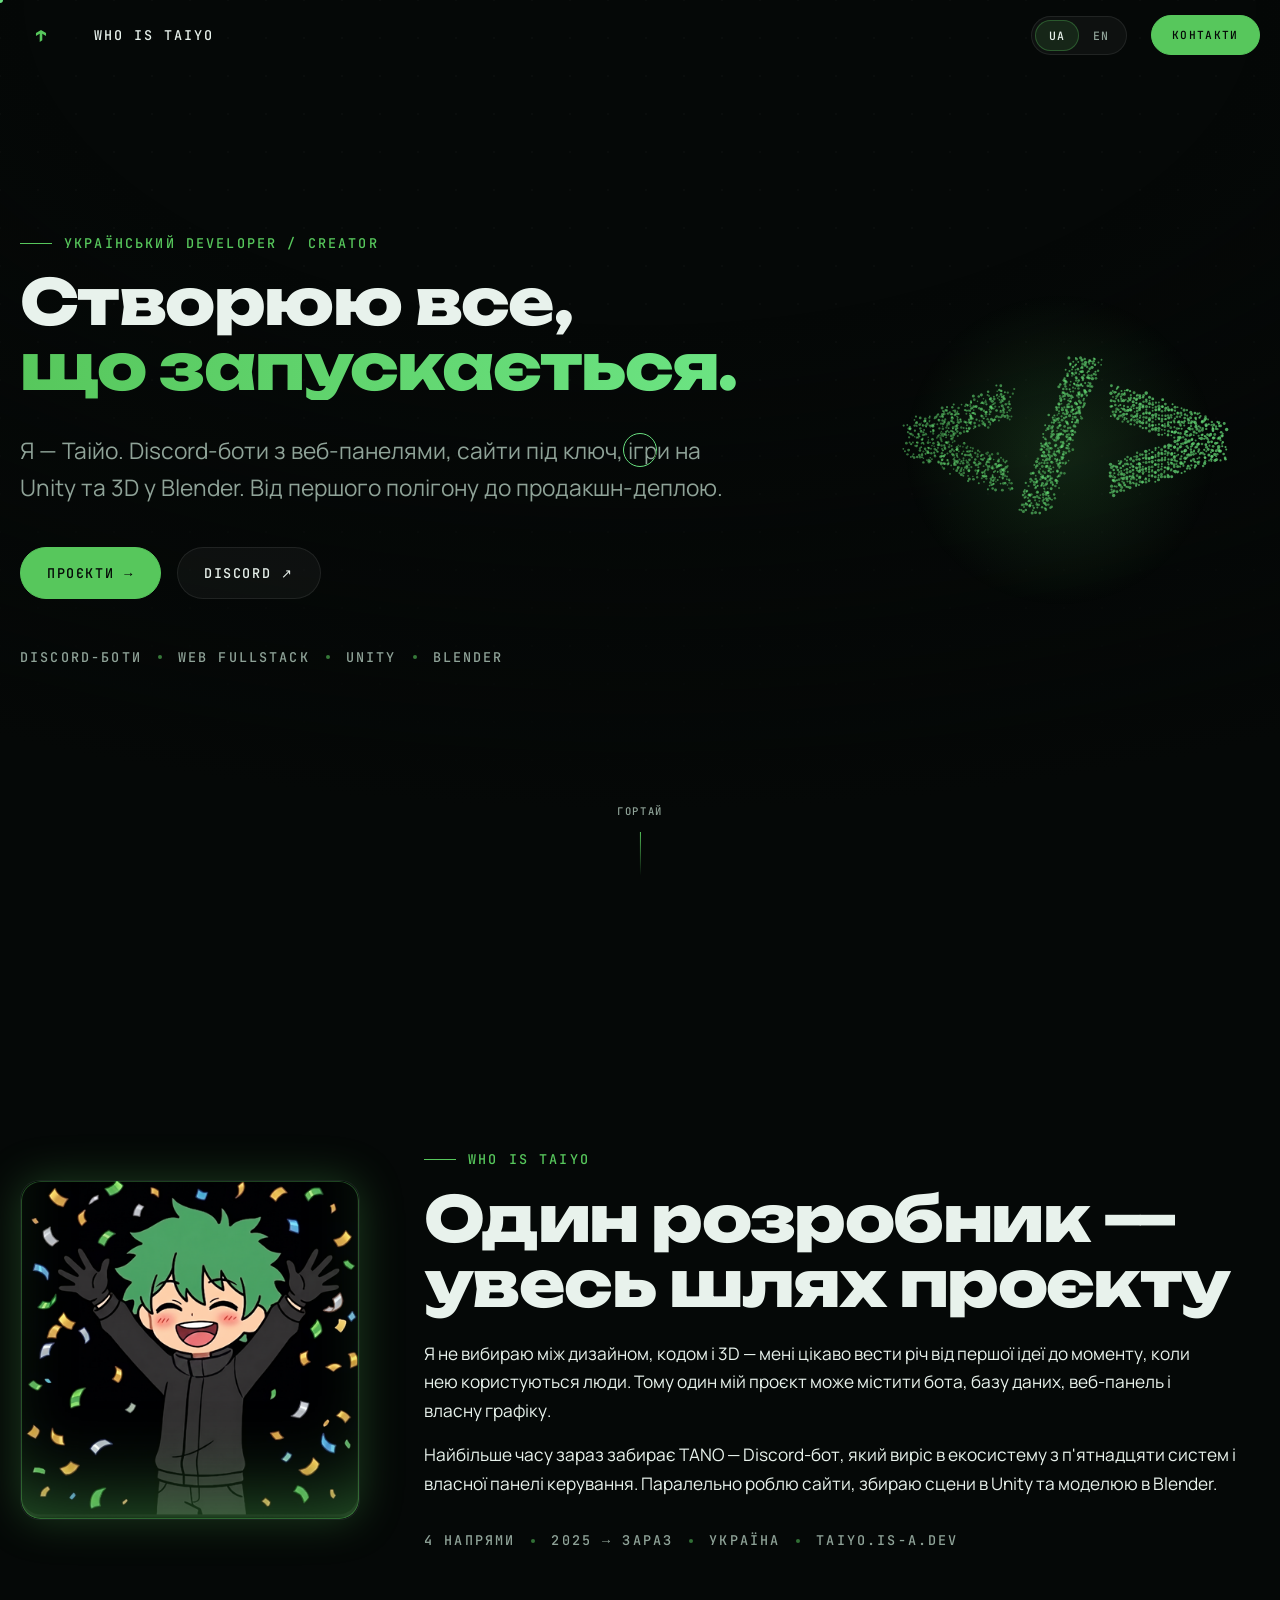
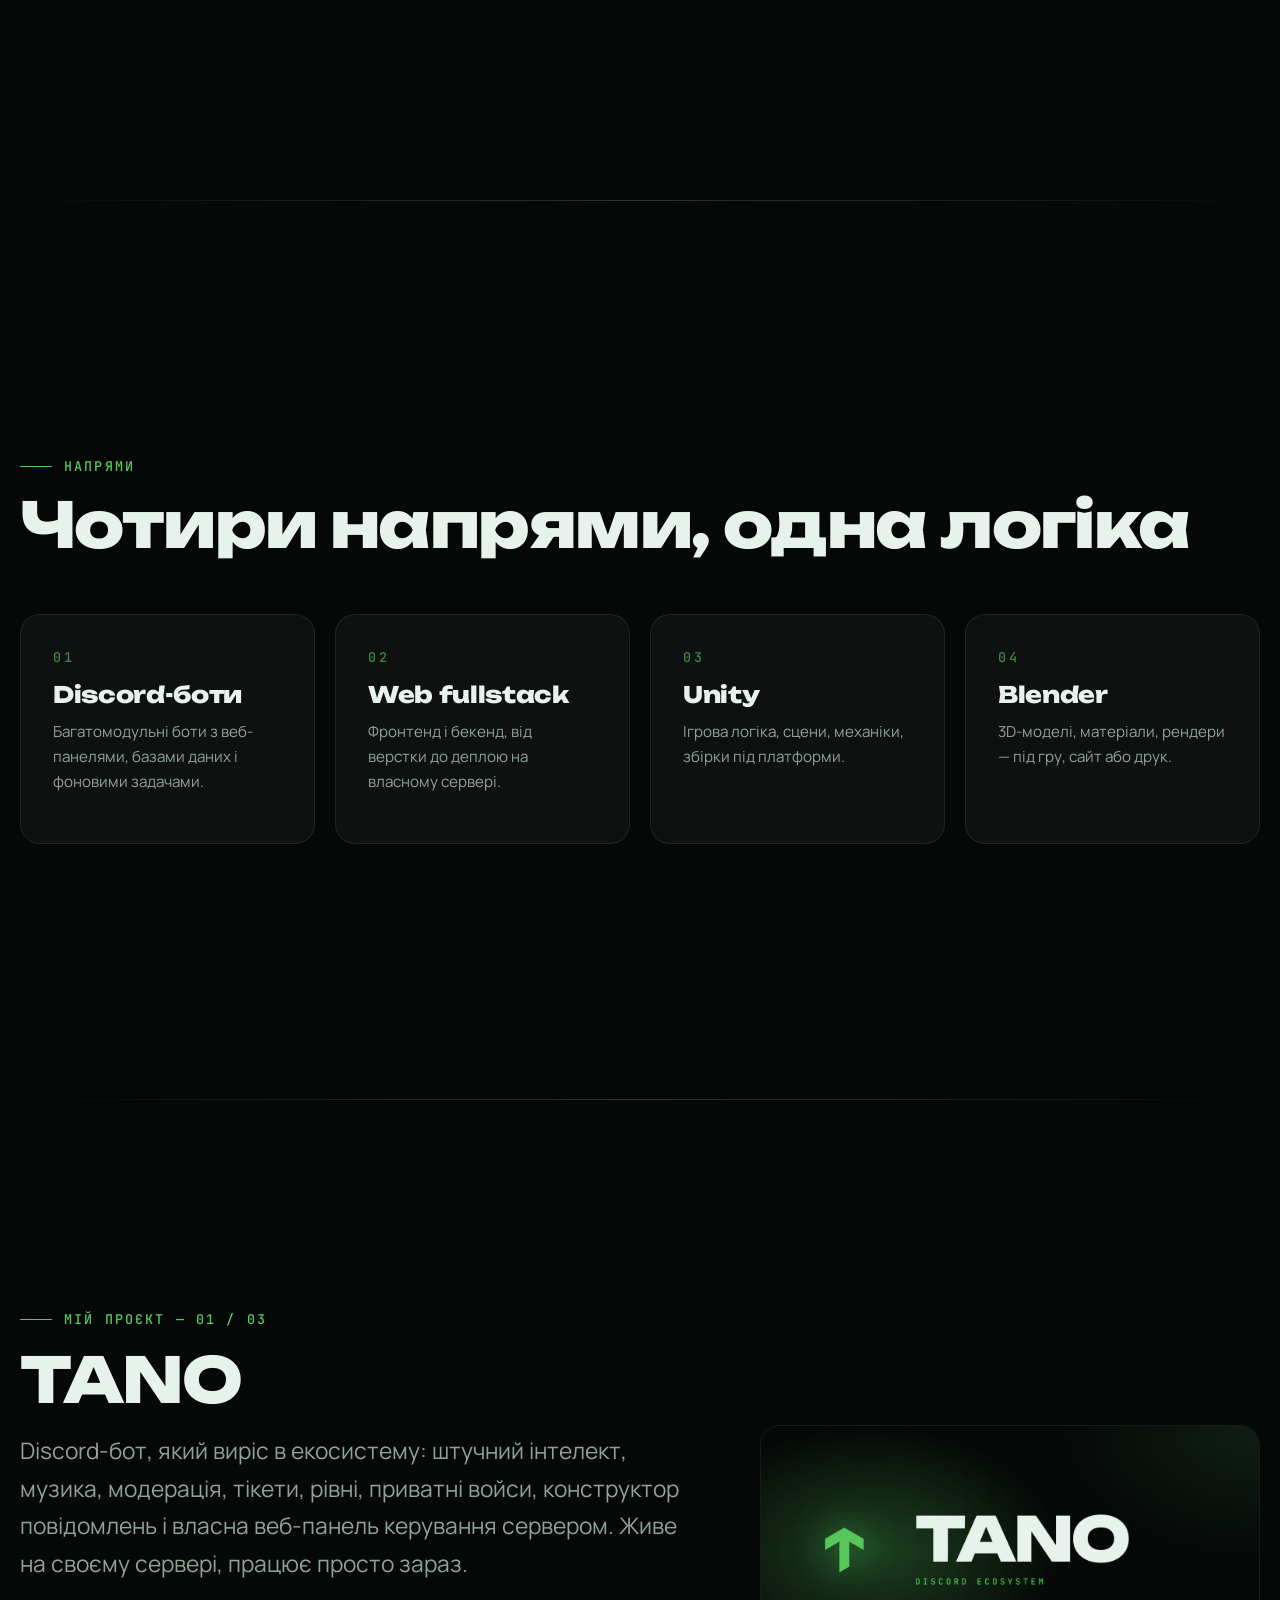
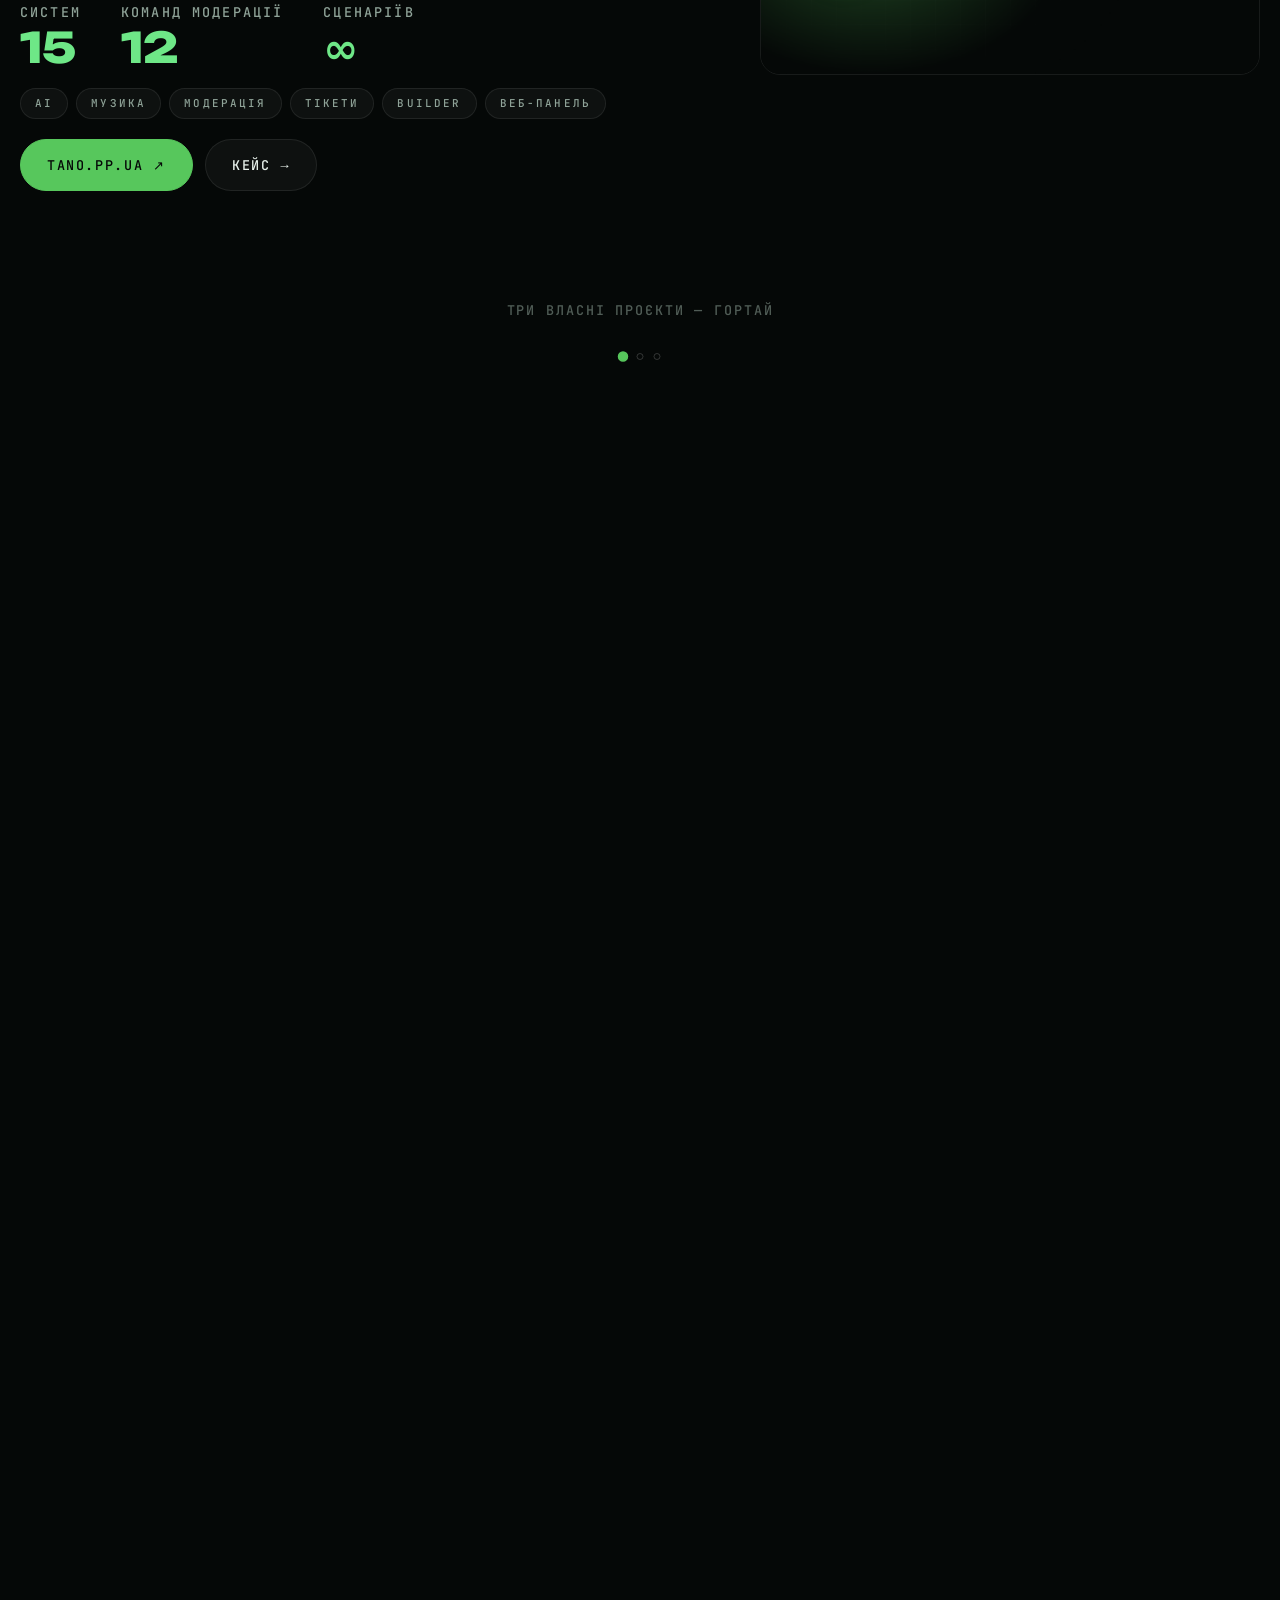
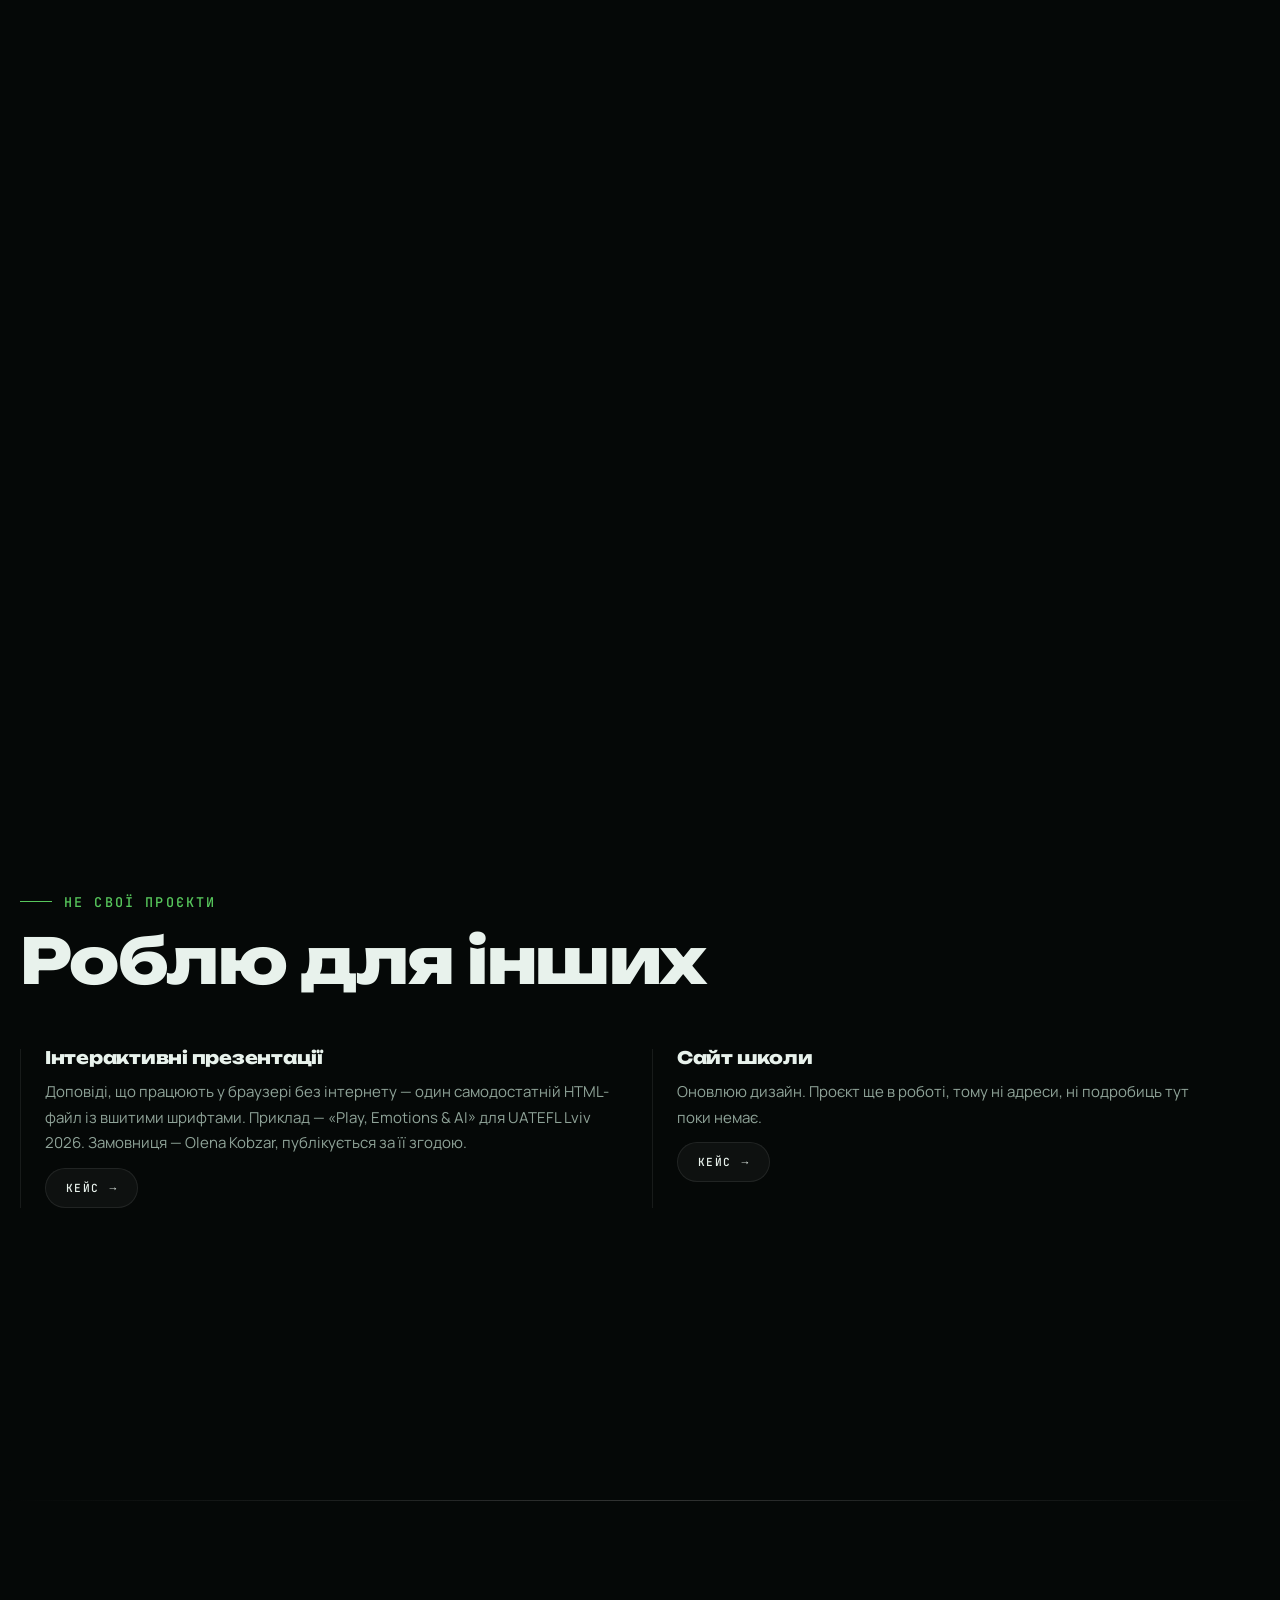
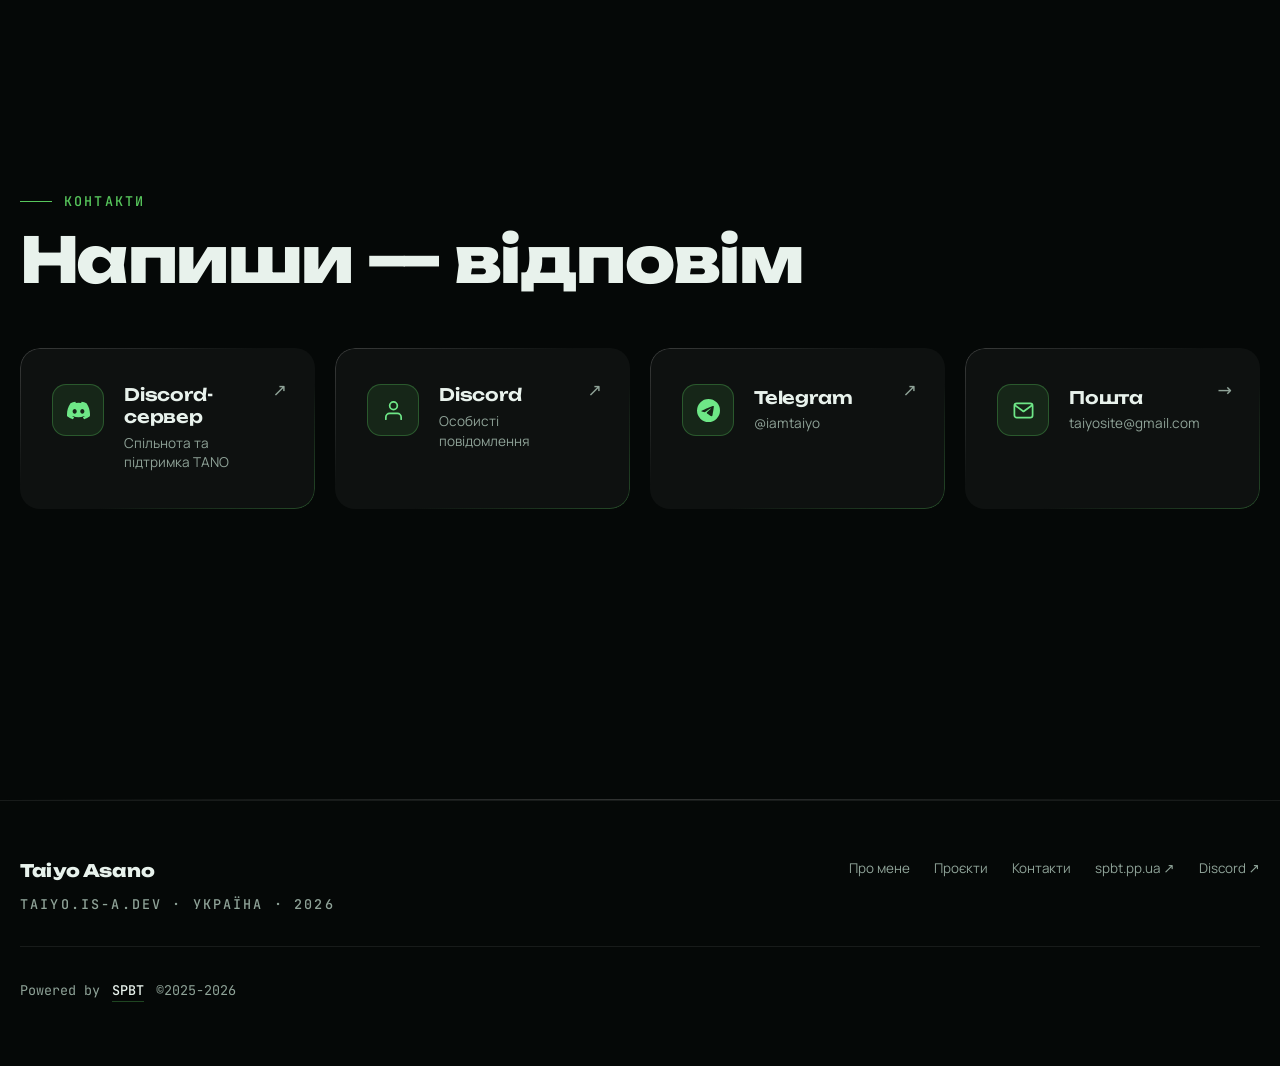
==== commit a05cea1a: "refactor: merge #ftl and #more, and route the cases to commissioning #skills and #more repeated Unit" ====
--- a/index.html
+++ b/index.html
@@ -14,7 +14,7 @@
     document.documentElement.classList.add('js-stalled');
   }, 2500);
 </script>
-<title>Taiyo.is-a.dev</title>
+<title>Taiyo Asano — Discord-боти, веб, Unity, Blender</title>
 <meta name="description" content="Портфоліо Таійо: багатомодульні Discord-боти з веб-панелями, сайти під ключ, ігри на Unity та 3D у Blender. Від першого полігону до продакшн-деплою.">
 <meta name="author" content="Taiyo Asano">
 <meta name="theme-color" content="#050807">
@@ -147,12 +147,12 @@
         <article class="card card--skill" data-tilt data-reveal data-reveal-delay="3">
           <span class="card__num u-mono">03</span>
           <h3>Unity</h3>
-          <p>Ігрова логіка, сцени, механіки.</p>
+          <p>Ігрова логіка, сцени, механіки, збірки під платформи.</p>
         </article>
         <article class="card card--skill" data-tilt data-reveal data-reveal-delay="4">
           <span class="card__num u-mono">04</span>
           <h3>Blender</h3>
-          <p>3D-моделі, матеріали, рендери.</p>
+          <p>3D-моделі, матеріали, рендери — під гру, сайт або друк.</p>
         </article>
       </div>
     </div>
@@ -164,7 +164,16 @@
        вертикальної прокрутки — тобто це справжній скрол, а не перехват
        колеса: скролбар, клавіші й пошук по сторінці працюють. Три
        невидимі якорі дають scroll-snap точки, по одній на проєкт.     -->
-  <section class="pjtrack" id="projects" data-pjtrack>
+  <section class="pjtrack" id="projects" aria-labelledby="projects-title" data-pjtrack>
+    <!-- Заголовок секції, який не займає жодного пікселя. `.u-sr`
+         (base.css:195) — це position:absolute, тож sticky-сцена, три якорі
+         й прогрес доріжки лишаються рівно там, де були.
+         Видимий заголовок усередину сцени без нового CSS не ставиться: рядок
+         має height:100%, а сцена — overflow:clip, тому будь-який блок у потоці
+         зсуває панелі вниз рівно на свою висоту й стільки ж зрізає знизу.
+         Видиме обрамлення несуть надрядки панелей і підпис
+         `.pjtrack__hint`. -->
+    <h2 class="u-sr" id="projects-title">Три власні проєкти, які я зробив і веду</h2>
     <span class="pjtrack__anchor pjtrack__anchor--1" aria-hidden="true"></span>
     <span class="pjtrack__anchor pjtrack__anchor--2" aria-hidden="true"></span>
     <span class="pjtrack__anchor pjtrack__anchor--3" aria-hidden="true"></span>
@@ -175,8 +184,8 @@
         <article class="pjslide pj" id="tano">
           <div class="u-container pj__inner">
       <div class="pj__copy">
-        <p class="u-mono u-eyebrow" data-reveal>Проєкт 01 — власний</p>
-        <h2 class="pj__title" data-reveal data-reveal-delay="1">TANO</h2>
+        <p class="u-mono u-eyebrow" data-reveal>Мій проєкт — 01 / 03</p>
+        <h3 class="pj__title" data-reveal data-reveal-delay="1">TANO</h3>
         <p class="pj__lead" data-reveal data-reveal-delay="2">
           Discord-бот, який виріс в екосистему: штучний інтелект, музика, модерація,
           тікети, рівні, приватні войси, конструктор повідомлень і власна веб-панель
@@ -205,8 +214,8 @@
         <article class="pjslide pj" id="spbt">
           <div class="u-container pj__inner">
       <div class="pj__copy">
-        <p class="u-mono u-eyebrow" data-reveal>Проєкт 02 — власний</p>
-        <h2 class="pj__title" data-reveal data-reveal-delay="1">SPBT</h2>
+        <p class="u-mono u-eyebrow" data-reveal>Мій проєкт — 02 / 03</p>
+        <h3 class="pj__title" data-reveal data-reveal-delay="1">SPBT</h3>
         <p class="pj__lead" data-reveal data-reveal-delay="2">
           Small Projects by Taiyo — місце, куди звертаються за роботою. Ця сторінка
           про мене, а там зібрано, що я <strong>готовий зробити вам</strong>:
@@ -229,8 +238,8 @@
         <article class="pjslide pj" id="site">
           <div class="u-container pj__inner">
       <div class="pj__copy">
-        <p class="u-mono u-eyebrow" data-reveal>Проєкт 03 — власний</p>
-        <h2 class="pj__title" data-reveal data-reveal-delay="1">Цей сайт</h2>
+        <p class="u-mono u-eyebrow" data-reveal>Мій проєкт — 03 / 03</p>
+        <h3 class="pj__title" data-reveal data-reveal-delay="1">Цей сайт</h3>
         <p class="pj__lead" data-reveal data-reveal-delay="2">
           Статика без жодної залежності: ні фреймворку, ні збірки, ні CDN.
           Шрифти самохостяться, 3D-емблема намальована на 2D-канві руками,
@@ -239,7 +248,7 @@
         </p>
         <dl class="stats" data-reveal data-reveal-delay="3">
           <div><dt class="u-mono">Залежностей</dt><dd data-counter="0">0</dd></div>
-          <div><dt class="u-mono">Тестів</dt><dd data-counter="18">18</dd></div>
+          <div><dt class="u-mono">Тестів</dt><dd data-counter="20">20</dd></div>
           <div><dt class="u-mono">Кольорів у палітрі</dt><dd data-counter="6">6</dd></div>
         </dl>
         <ul class="chips u-mono" data-reveal data-reveal-delay="4">
@@ -258,70 +267,76 @@
       <div class="pjtrack__dots" data-pjdots aria-hidden="true">
         <span class="is-on"></span><span></span><span></span>
       </div>
-      <p class="pjtrack__hint u-mono" aria-hidden="true">Гортай — проєкти йдуть убік</p>
+      <p class="pjtrack__hint u-mono" aria-hidden="true">Три власні проєкти — гортай</p>
     </div><!-- /.pjtrack__stage -->
   </section>
 
-  <!-- ═══ 07 · Сайт школи — далі буде ════════════════════════════════
-       Ні назви закладу, ні того, на чому сайт працював раніше, ні читабельного
-       знімка тут немає, і це навмисно: проєкт не запущено, а чужу сторінку до
-       релізу не показують. Розмиття та штамп накладені CSS-ом, не вшиті у
-       файл, тому на день запуску знімаються одним рядком.              -->
-  <section class="section section--soft snap" id="ftl">
+  <!-- ═══ 07 · Не свої проєкти ═══════════════════════════════════════
+       Тут було дві секції, і обидві були слабкі. #ftl віддавав цілий
+       екран одному незапущеному проєкту й казав «ще не готово» чотири
+       рази поспіль: надрядок, h2, штамп на знімку, рядок статусу.
+       #more під назвою «Ще роблю це» повторював Unity та Blender майже
+       дослівно з «Чотирьох напрямів» двома екранами вище — унікальним
+       у ньому був один пункт, презентації, і саме він єдиний має
+       названу замовницю та сторінку кейса.
+
+       Тепер це один слайд із власним предметом. Не «що я вмію» — це вже
+       сказано в напрямах, — а «що я роблю не для себе»: трек вище тримає
+       мої власні проєкти, тут лежить робота на інших.
+
+       Дві речі в заголовку навмисні. Час теперішній: «зроблено для інших»
+       суперечило б рядку «ще в роботі» чотирма рядками нижче — тій самій
+       поломці, через яку на spbt.pp.ua переписували лід героя. І слова
+       «на замовлення» тут немає: замовниця названа лише в презентаціях,
+       а про сайт школи ніде не сказано, що це оплачена робота.
+
+       Знімок сайту школи прибрано навмисно: він розмитий за задумом,
+       тобто не несе жодної інформації, а був найбільшим об'єктом на
+       екрані. Сам файл лишається в assets/img — на день запуску його є
+       куди повернути, і тест tools/check.test.mjs усе одно вимагає, щоб
+       він був на диску.
+
+       Два сліди лишаються знаними, а не забутими. layout.css:309 досі
+       пояснює обмеження padding-block через «#ftl 821px tall in an 800px
+       viewport» — цього id більше немає, але правити той файл не можна:
+       base, layout і components побайтово однакові зі spbt-site. І
+       правила `.teaser*` у components.css лишаються без розмітки на
+       обох сайтах до дня запуску.                                   -->
+  <section class="section snap" id="beyond">
     <div class="u-container">
-      <p class="u-mono u-eyebrow" data-reveal>На підході</p>
-      <h2 class="section__title" data-reveal data-reveal-delay="1">Сайт школи — далі буде</h2>
-      <div class="teaser" data-reveal data-reveal-delay="2">
-        <div class="teaser__shot">
-          <img src="/assets/img/ftl-shot.jpg" width="1100" height="688" loading="lazy"
-               alt="Розмитий фрагмент майбутнього сайту школи під водяним знаком «скоро»">
-          <span class="teaser__mark" aria-hidden="true">
-            <i>СКОРО</i><i>СКОРО</i><i>СКОРО</i><i>СКОРО</i><i>СКОРО</i><i>СКОРО</i>
-          </span>
-        </div>
-        <div class="teaser__copy">
-          <p>
-            Оновлюю дизайн сайту школи.
-          </p>
-          <p class="u-muted">
-            Проєкт ще в роботі, тому ні адреси, ні подробиць тут поки немає.
-            Щойно запуститься — з'явиться і те, і те.
-          </p>
-          <div class="card__actions">
-            <a class="btn" data-magnetic href="/ftl/" data-page-link>Кейс <span aria-hidden="true">→</span></a>
-          </div>
-          <p class="u-mono teaser__state">Статус: у розробці</p>
-        </div>
-      </div>
-    </div>
-  </section>
-
-  <!-- ═══ 08 · Інше ══════════════════════════════════════════════════ -->
-  <section class="section snap" id="more">
-    <div class="u-container">
-      <p class="u-mono u-eyebrow" data-reveal>Поза вебом</p>
-      <h2 class="section__title" data-reveal data-reveal-delay="1">Ще роблю це</h2>
+      <p class="u-mono u-eyebrow" data-reveal>Не свої проєкти</p>
+      <h2 class="section__title" data-reveal data-reveal-delay="1">Роблю для інших</h2>
       <div class="minor">
         <article class="minor__item" data-reveal data-reveal-delay="1">
           <h3>Інтерактивні презентації</h3>
           <p>Доповіді, що працюють у браузері без інтернету — один самодостатній
              HTML-файл із вшитими шрифтами. Приклад — «Play, Emotions &amp; AI»
              для UATEFL Lviv 2026. Замовниця — Olena Kobzar, публікується
-             за її згодою. <a href="/decks/" data-page-link>Кейс →</a></p>
+             за її згодою.</p>
+          <!-- Кнопка, а не текстове посилання, всупереч коментарю до `.minor`
+               («no buttons»): base.css:101 знімає з посилань і колір, і
+               підкреслення, тож «Кейс →» усередині сірого `.minor__item p`
+               відрізнявся від тексту лише стрілкою. aria-label — бо тепер
+               два посилання «Кейс» стоять поруч у списку посилань екранного
+               читача; видимий текст входить у назву, тому керування голосом
+               теж працює. -->
+          <div class="card__actions">
+            <a class="btn btn--sm" data-magnetic href="/decks/" data-page-link aria-label="Кейс презентацій">Кейс <span aria-hidden="true">→</span></a>
+          </div>
         </article>
         <article class="minor__item" data-reveal data-reveal-delay="2">
-          <h3>Unity</h3>
-          <p>Ігрова логіка, сцени, механіки, збірки під платформи.</p>
-        </article>
-        <article class="minor__item" data-reveal data-reveal-delay="3">
-          <h3>Blender</h3>
-          <p>3D-моделі, матеріали, рендери — під гру, сайт або друк.</p>
-        </article>
-      </div>
-    </div>
-  </section>
-
-  <!-- ═══ 09 · Контакти ══════════════════════════════════════════════ -->
+          <h3>Сайт школи</h3>
+          <p>Оновлюю дизайн. Проєкт ще в роботі, тому ні адреси, ні подробиць
+             тут поки немає.</p>
+          <div class="card__actions">
+            <a class="btn btn--sm" data-magnetic href="/ftl/" data-page-link aria-label="Кейс сайту школи">Кейс <span aria-hidden="true">→</span></a>
+          </div>
+        </article>
+      </div>
+    </div>
+  </section>
+
+  <!-- ═══ 08 · Контакти ══════════════════════════════════════════════ -->
   <section class="section section--soft snap" id="contact">
     <div class="u-container">
       <p class="u-mono u-eyebrow" data-reveal>Контакти</p>
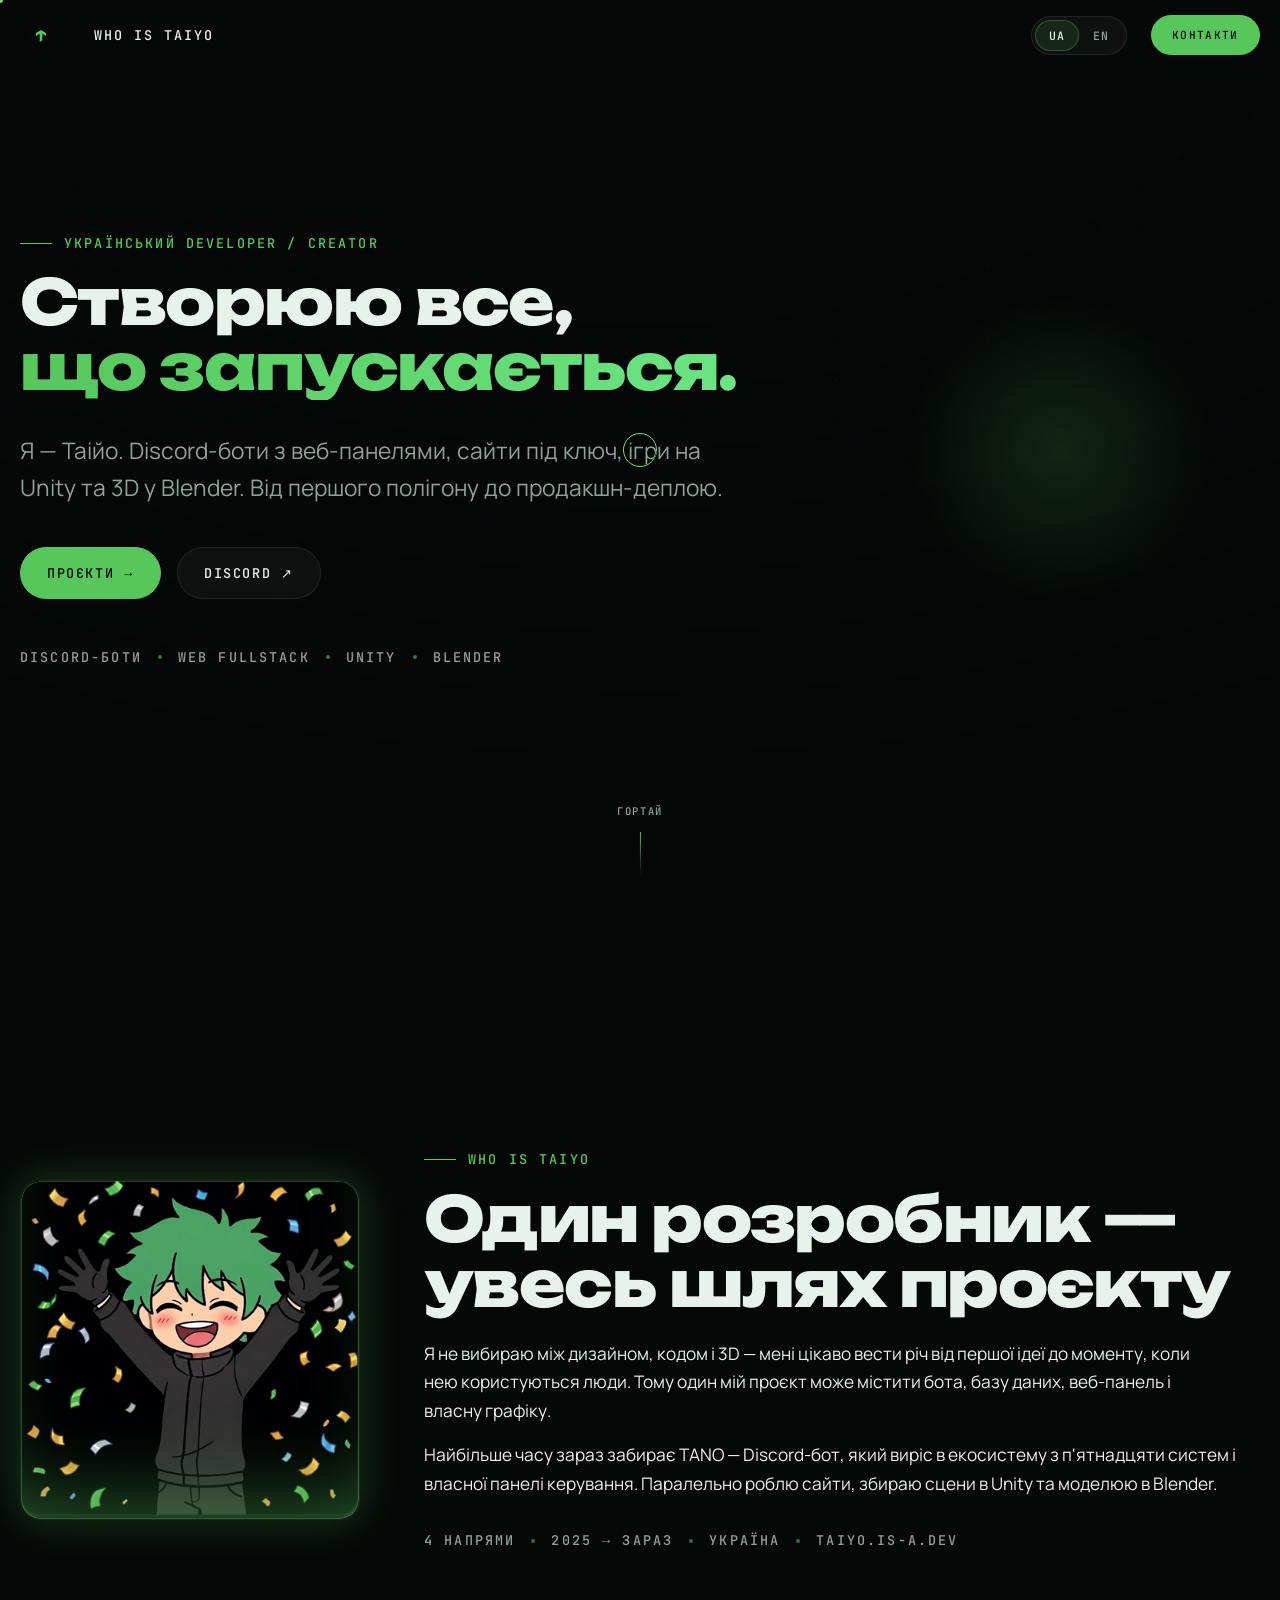
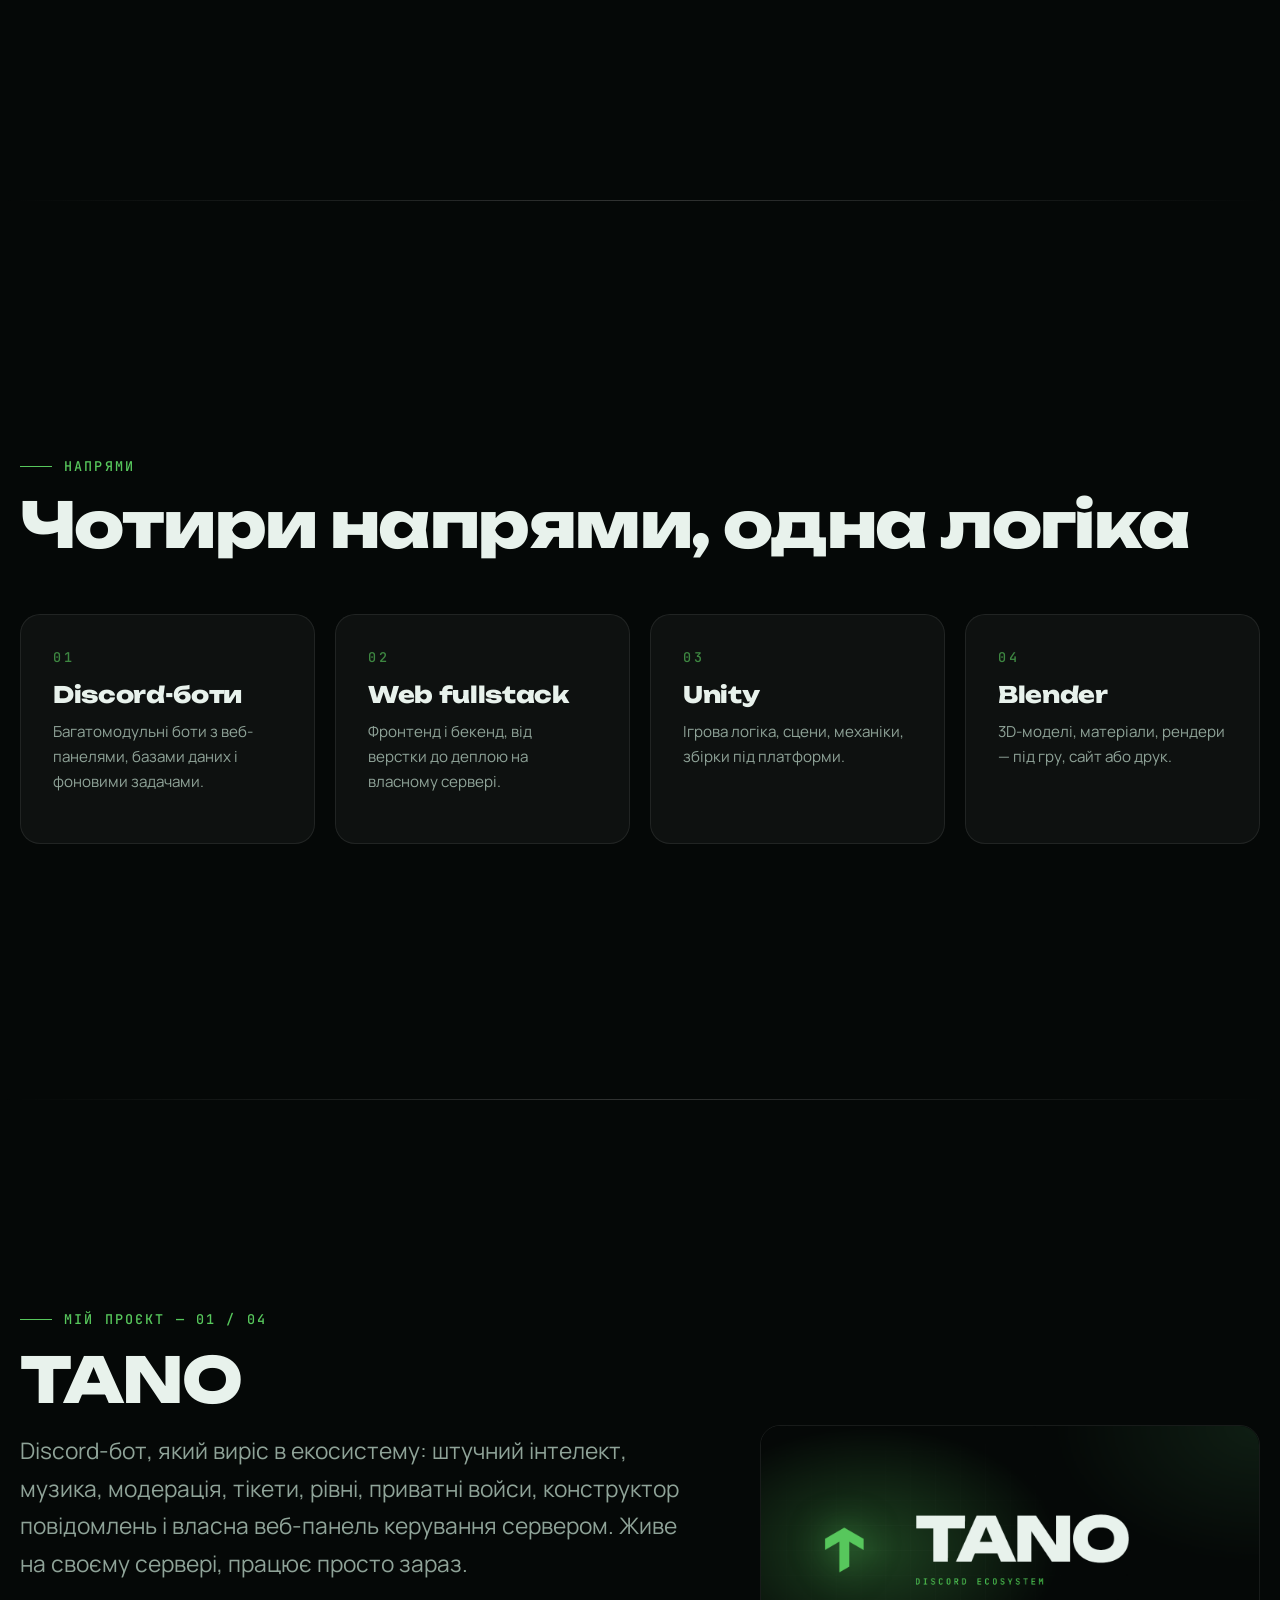
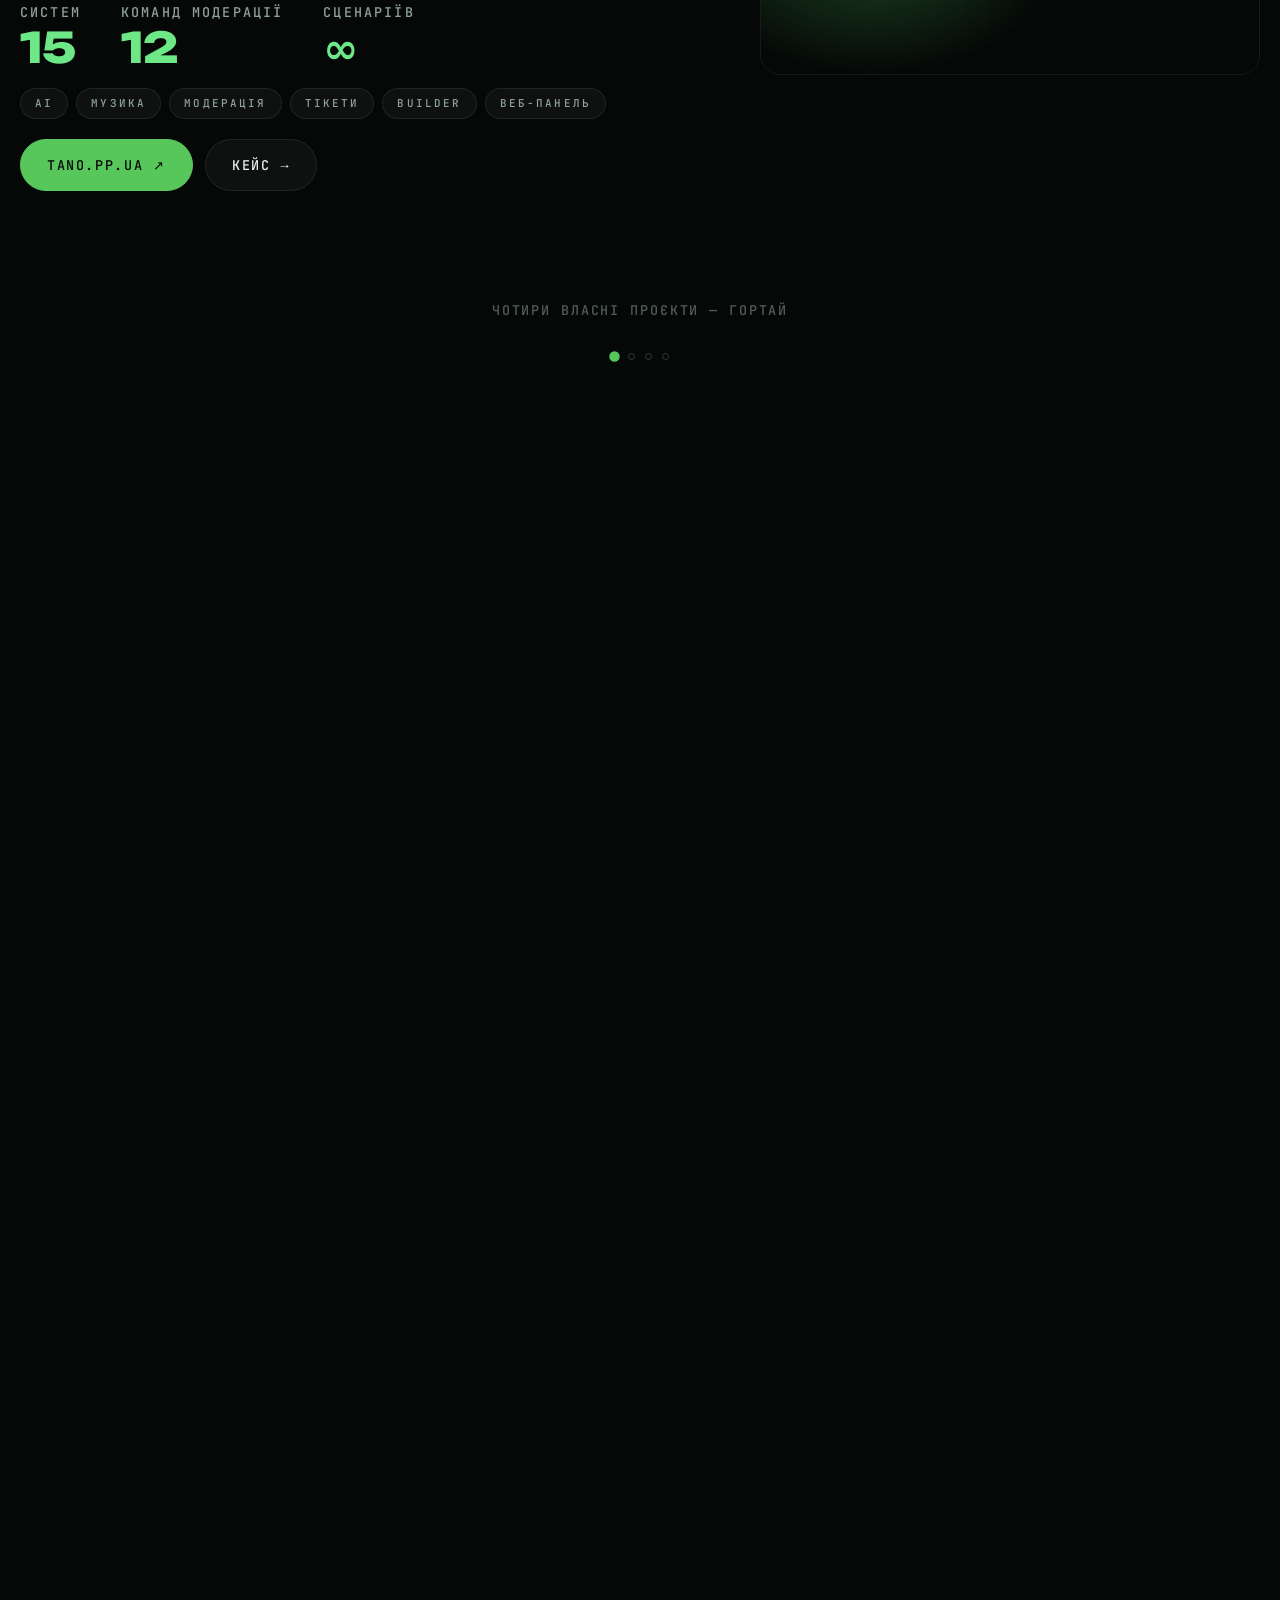
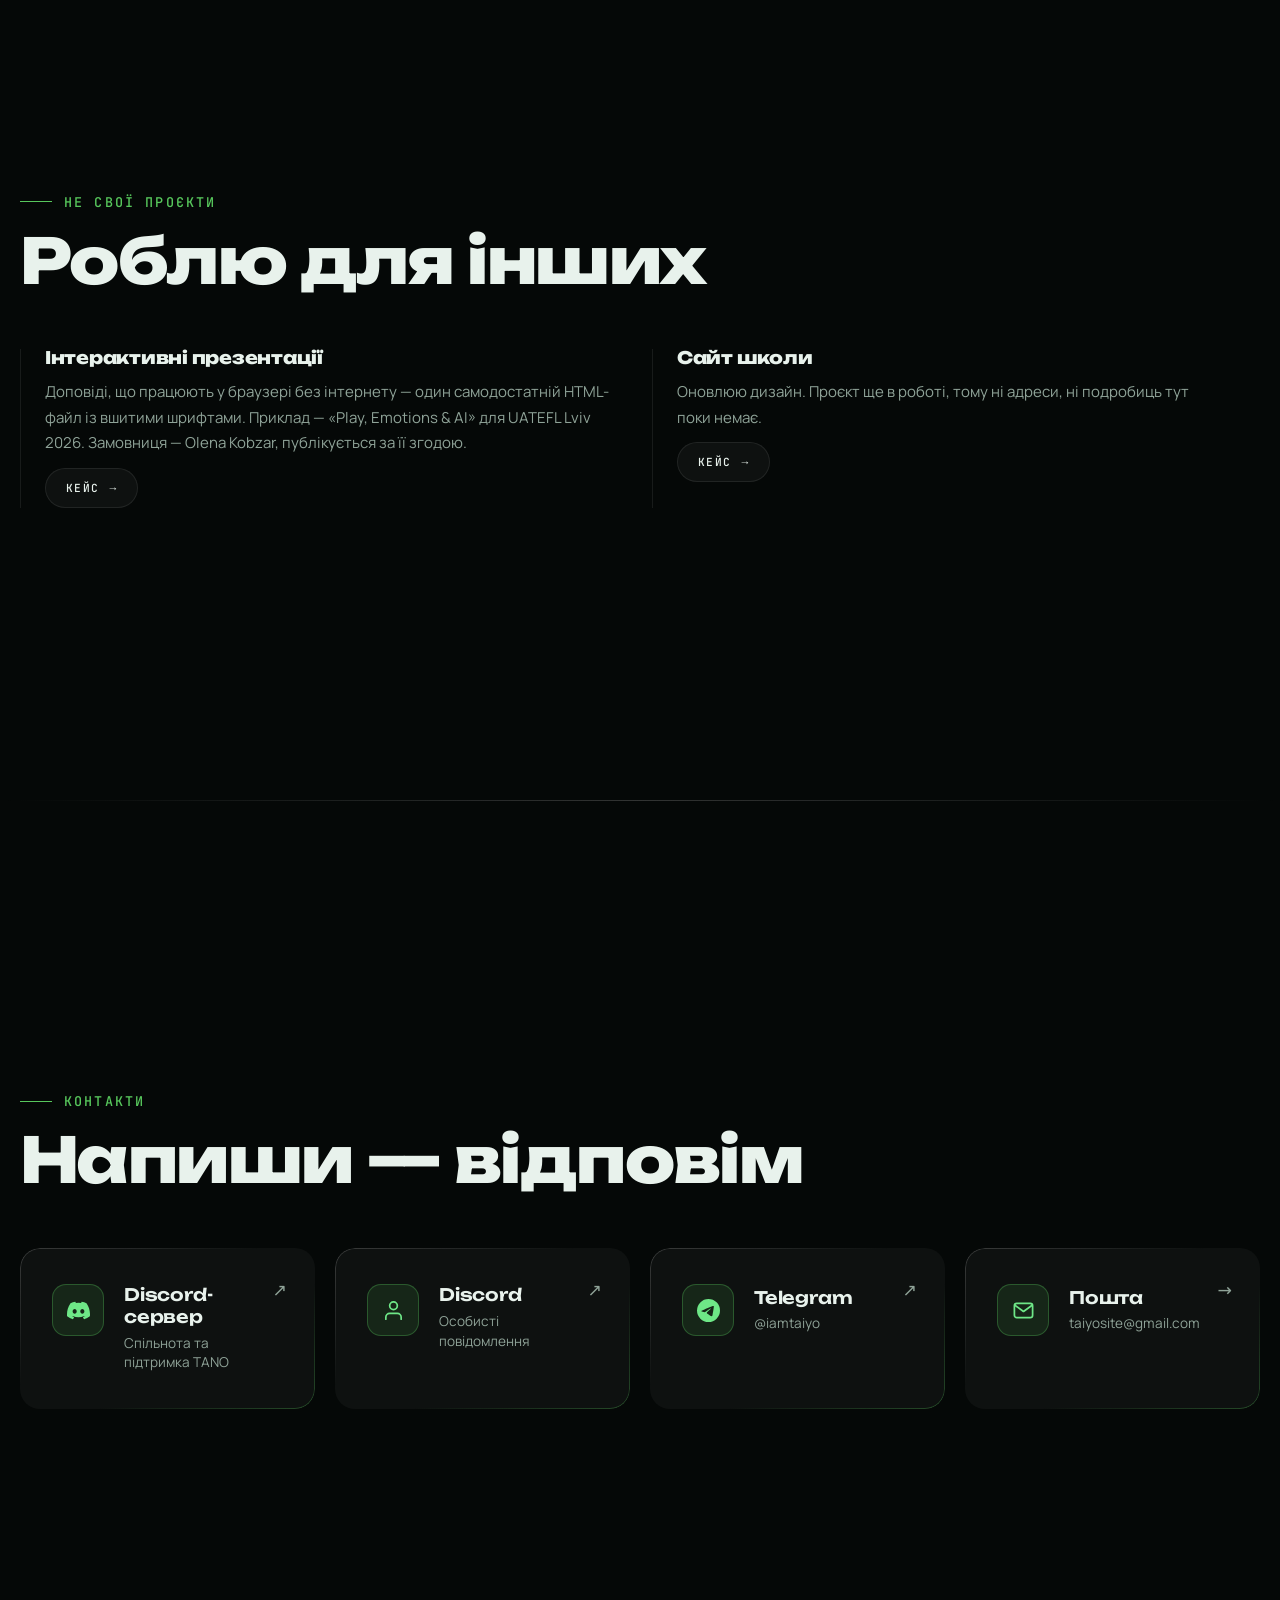
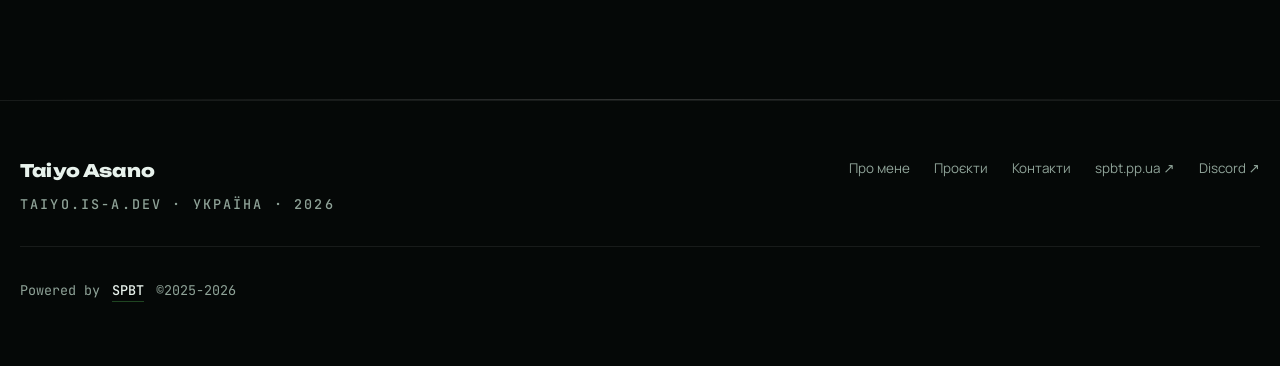
==== commit 9d9568b9: "feat: SPBT_DB as the second own project, and a track sized by --pj-n The project track was hard-code" ====
--- a/index.html
+++ b/index.html
@@ -159,12 +159,13 @@
   </section>
 
   <!-- ═══ 04–06 · Власні проєкти, горизонтально ══════════════════════
-       Три проєкти, що належать мені, їдуть справа наліво. Секція висока,
+       Чотири проєкти, що належать мені, їдуть справа наліво. Секція висока,
        всередині sticky-сцена, а рух дає translateX від прогресу звичайної
        вертикальної прокрутки — тобто це справжній скрол, а не перехват
-       колеса: скролбар, клавіші й пошук по сторінці працюють. Три
-       невидимі якорі дають scroll-snap точки, по одній на проєкт.     -->
-  <section class="pjtrack" id="projects" aria-labelledby="projects-title" data-pjtrack>
+       колеса: скролбар, клавіші й пошук по сторінці працюють. Чотири
+       невидимі якорі дають scroll-snap точки, по одній на проєкт; їхню
+       кількість задає --pj-n на секції, а components.css рахує з неї решту.     -->
+  <section class="pjtrack" id="projects" aria-labelledby="projects-title" data-pjtrack style="--pj-n:4">
     <!-- Заголовок секції, який не займає жодного пікселя. `.u-sr`
          (base.css:195) — це position:absolute, тож sticky-сцена, три якорі
          й прогрес доріжки лишаються рівно там, де були.
@@ -173,10 +174,11 @@
          зсуває панелі вниз рівно на свою висоту й стільки ж зрізає знизу.
          Видиме обрамлення несуть надрядки панелей і підпис
          `.pjtrack__hint`. -->
-    <h2 class="u-sr" id="projects-title">Три власні проєкти, які я зробив і веду</h2>
+    <h2 class="u-sr" id="projects-title">Чотири власні проєкти, які я зробив і веду</h2>
     <span class="pjtrack__anchor pjtrack__anchor--1" aria-hidden="true"></span>
     <span class="pjtrack__anchor pjtrack__anchor--2" aria-hidden="true"></span>
     <span class="pjtrack__anchor pjtrack__anchor--3" aria-hidden="true"></span>
+    <span class="pjtrack__anchor pjtrack__anchor--4" aria-hidden="true"></span>
 
     <div class="pjtrack__stage">
       <div class="pjtrack__row" data-pjrow>
@@ -184,7 +186,7 @@
         <article class="pjslide pj" id="tano">
           <div class="u-container pj__inner">
       <div class="pj__copy">
-        <p class="u-mono u-eyebrow" data-reveal>Мій проєкт — 01 / 03</p>
+        <p class="u-mono u-eyebrow" data-reveal>Мій проєкт — 01 / 04</p>
         <h3 class="pj__title" data-reveal data-reveal-delay="1">TANO</h3>
         <p class="pj__lead" data-reveal data-reveal-delay="2">
           Discord-бот, який виріс в екосистему: штучний інтелект, музика, модерація,
@@ -211,10 +213,35 @@
           </div>
         </article>
 
+        <article class="pjslide pj" id="spbt-db">
+          <div class="u-container pj__inner">
+      <div class="pj__copy">
+        <p class="u-mono u-eyebrow" data-reveal>Мій проєкт — 02 / 04</p>
+        <h3 class="pj__title" data-reveal data-reveal-delay="1">SPBT_DB</h3>
+        <p class="pj__lead" data-reveal data-reveal-delay="2">
+          Вбудована база даних для Node.js, яку я написав для TANO замість
+          JSON-файлів: індекси, TTL, планувальник і векторний пошук. Код відкритий.
+        </p>
+        <dl class="stats" data-reveal data-reveal-delay="3">
+          <div><dt class="u-mono">Читання зі 100 000</dt><dd>0,8 мкс</dd></div>
+          <div><dt class="u-mono">kill -9 без втрат</dt><dd>100/100</dd></div>
+          <div><dt class="u-mono">Рядків коду</dt><dd>3 700</dd></div>
+        </dl>
+        <div class="card__actions" data-reveal data-reveal-delay="5">
+          <a class="btn btn--primary" data-magnetic href="https://github.com/DanyloKob/SPBT_DB" target="_blank" rel="noopener">GitHub <span aria-hidden="true">↗</span></a>
+        </div>
+      </div>
+      <div class="pj__visual pj__visual--type" data-reveal data-reveal-delay="2" aria-hidden="true">
+        <span class="pj__wordmark">SPBT_DB</span>
+        <span class="pj__wordsub u-mono">open source · MIT</span>
+      </div>
+          </div>
+        </article>
+
         <article class="pjslide pj" id="spbt">
           <div class="u-container pj__inner">
       <div class="pj__copy">
-        <p class="u-mono u-eyebrow" data-reveal>Мій проєкт — 02 / 03</p>
+        <p class="u-mono u-eyebrow" data-reveal>Мій проєкт — 03 / 04</p>
         <h3 class="pj__title" data-reveal data-reveal-delay="1">SPBT</h3>
         <p class="pj__lead" data-reveal data-reveal-delay="2">
           Small Projects by Taiyo — місце, куди звертаються за роботою. Ця сторінка
@@ -238,7 +265,7 @@
         <article class="pjslide pj" id="site">
           <div class="u-container pj__inner">
       <div class="pj__copy">
-        <p class="u-mono u-eyebrow" data-reveal>Мій проєкт — 03 / 03</p>
+        <p class="u-mono u-eyebrow" data-reveal>Мій проєкт — 04 / 04</p>
         <h3 class="pj__title" data-reveal data-reveal-delay="1">Цей сайт</h3>
         <p class="pj__lead" data-reveal data-reveal-delay="2">
           Статика без жодної залежності: ні фреймворку, ні збірки, ні CDN.
@@ -248,7 +275,7 @@
         </p>
         <dl class="stats" data-reveal data-reveal-delay="3">
           <div><dt class="u-mono">Залежностей</dt><dd data-counter="0">0</dd></div>
-          <div><dt class="u-mono">Тестів</dt><dd data-counter="20">20</dd></div>
+          <div><dt class="u-mono">Тестів</dt><dd data-counter="21">21</dd></div>
           <div><dt class="u-mono">Кольорів у палітрі</dt><dd data-counter="6">6</dd></div>
         </dl>
         <ul class="chips u-mono" data-reveal data-reveal-delay="4">
@@ -265,9 +292,9 @@
       </div><!-- /.pjtrack__row -->
 
       <div class="pjtrack__dots" data-pjdots aria-hidden="true">
-        <span class="is-on"></span><span></span><span></span>
-      </div>
-      <p class="pjtrack__hint u-mono" aria-hidden="true">Три власні проєкти — гортай</p>
+        <span class="is-on"></span><span></span><span></span><span></span>
+      </div>
+      <p class="pjtrack__hint u-mono" aria-hidden="true">Чотири власні проєкти — гортай</p>
     </div><!-- /.pjtrack__stage -->
   </section>
 
--- a/assets/css/components.css
+++ b/assets/css/components.css
@@ -629,10 +629,15 @@
 .pjtrack__hint{display:none;}
 
 @media (prefers-reduced-motion:no-preference) and (min-width:760px){
-  .pjtrack{position:relative;height:300svh;}
+  /* --pj-n is the number of panels. It defaults to 3 and a page with a
+     different count sets it on the section itself (style="--pj-n:4"); the
+     height, the row width, the panel width and the travel all follow it, so
+     adding a project never means editing this shared file again. */
+  .pjtrack{position:relative;height:calc(var(--pj-n,3) * 100svh);}
   /* The stage stays a block on purpose. As a flex container it would treat
-     the row as a flex item, and flex items shrink by default — `width:300%`
-     collapsed back to 100% and all three panels squeezed onto one screen.
+     the row as a flex item, and flex items shrink by default — the row's
+     width (300% for three panels) collapsed back to 100% and all three panels
+     squeezed onto one screen.
      Vertical centring lives on the panels instead. */
   .pjtrack__stage{
     position:sticky;
@@ -657,14 +662,15 @@
        the track must render correctly before the script runs at all. */
     --p:0;
     display:flex;
-    width:300%;
+    width:calc(var(--pj-n,3) * 100%);
     height:100%;
-    transform:translate3d(calc(var(--p) * -66.6667%),0,0);
+    /* Travel is (n-1) panels out of n: -66.6667% for three, -75% for four. */
+    transform:translate3d(calc(var(--p) * (1 - var(--pj-n,3)) * 100% / var(--pj-n,3)),0,0);
     will-change:transform;
   }
   .pjslide{
-    flex:0 0 33.3333%;
-    width:33.3333%;
+    flex:0 0 calc(100% / var(--pj-n,3));
+    width:calc(100% / var(--pj-n,3));
     min-height:0;
     height:100%;
     scroll-snap-align:none;
@@ -681,6 +687,8 @@
   .pjtrack__anchor--1{top:0;}
   .pjtrack__anchor--2{top:100svh;}
   .pjtrack__anchor--3{top:200svh;}
+  .pjtrack__anchor--4{top:300svh;}
+  .pjtrack__anchor--5{top:400svh;}
 
   .pjtrack__dots{
     display:flex;
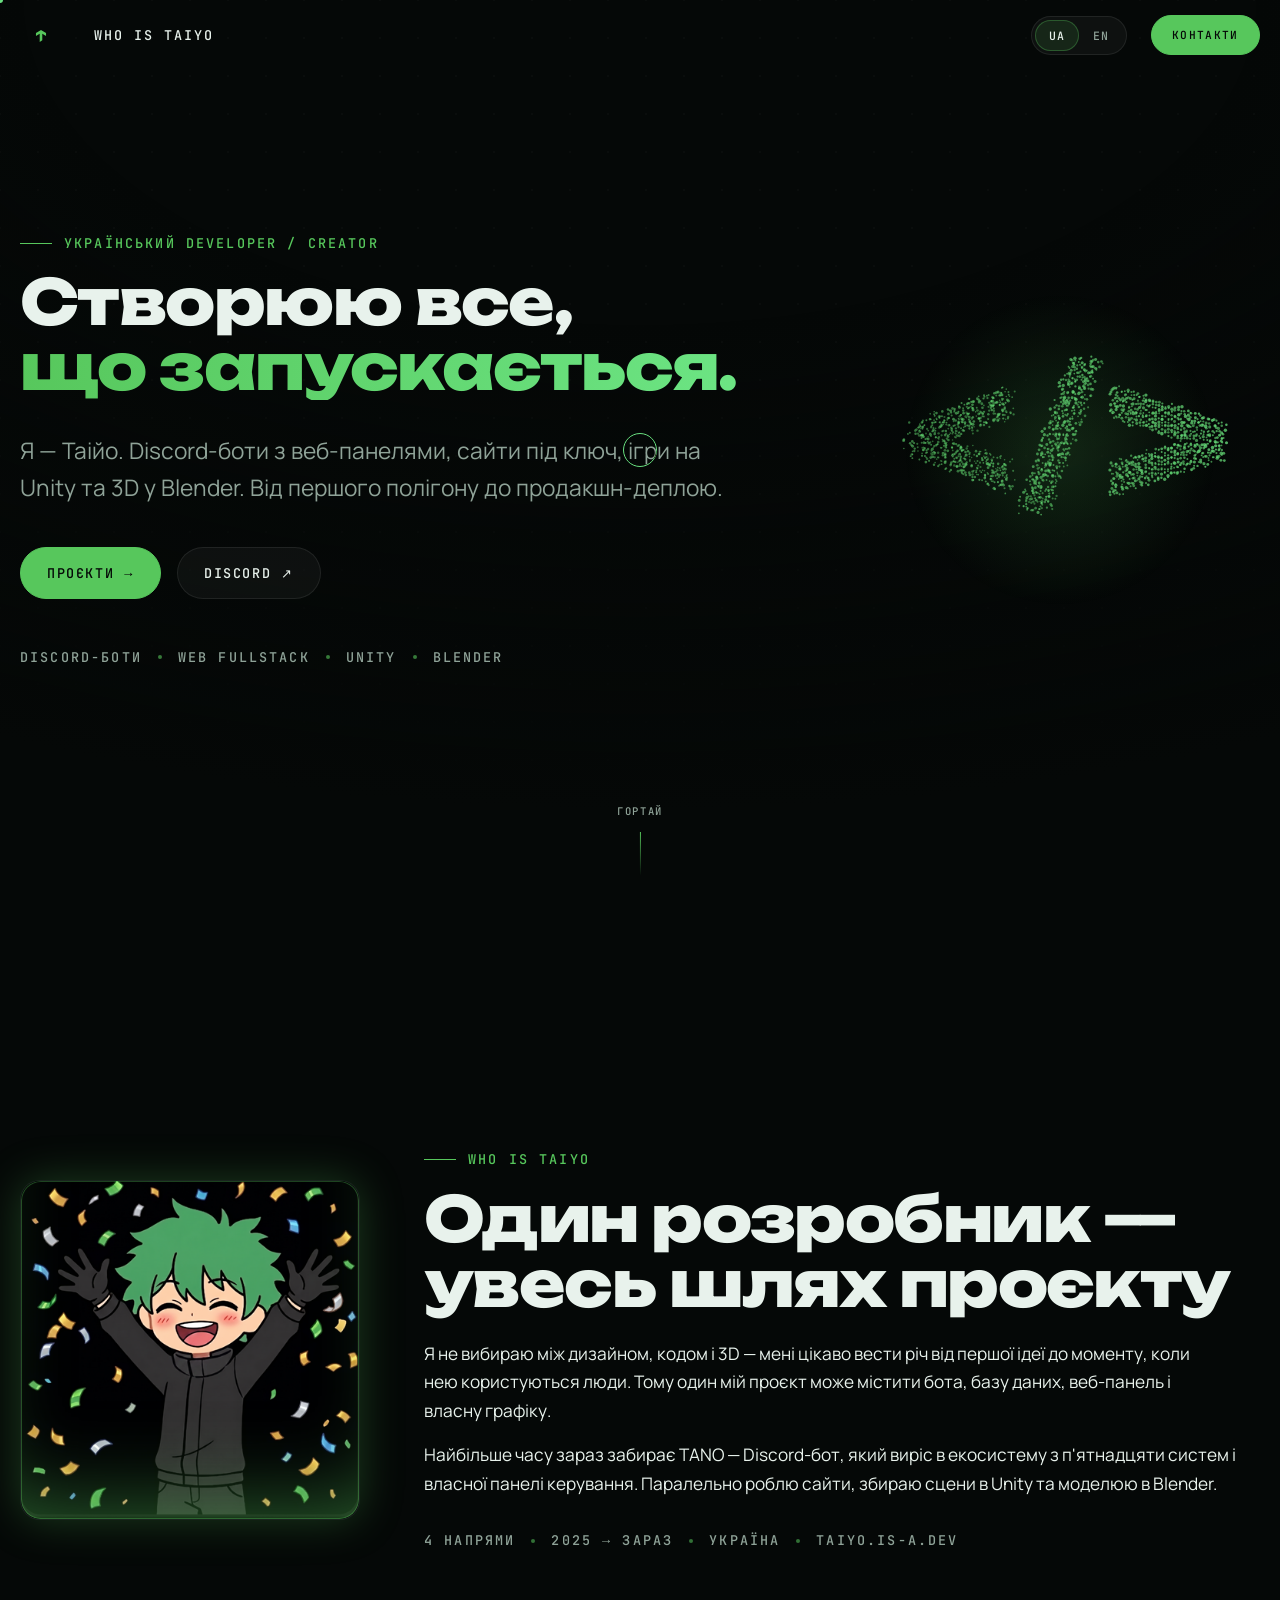
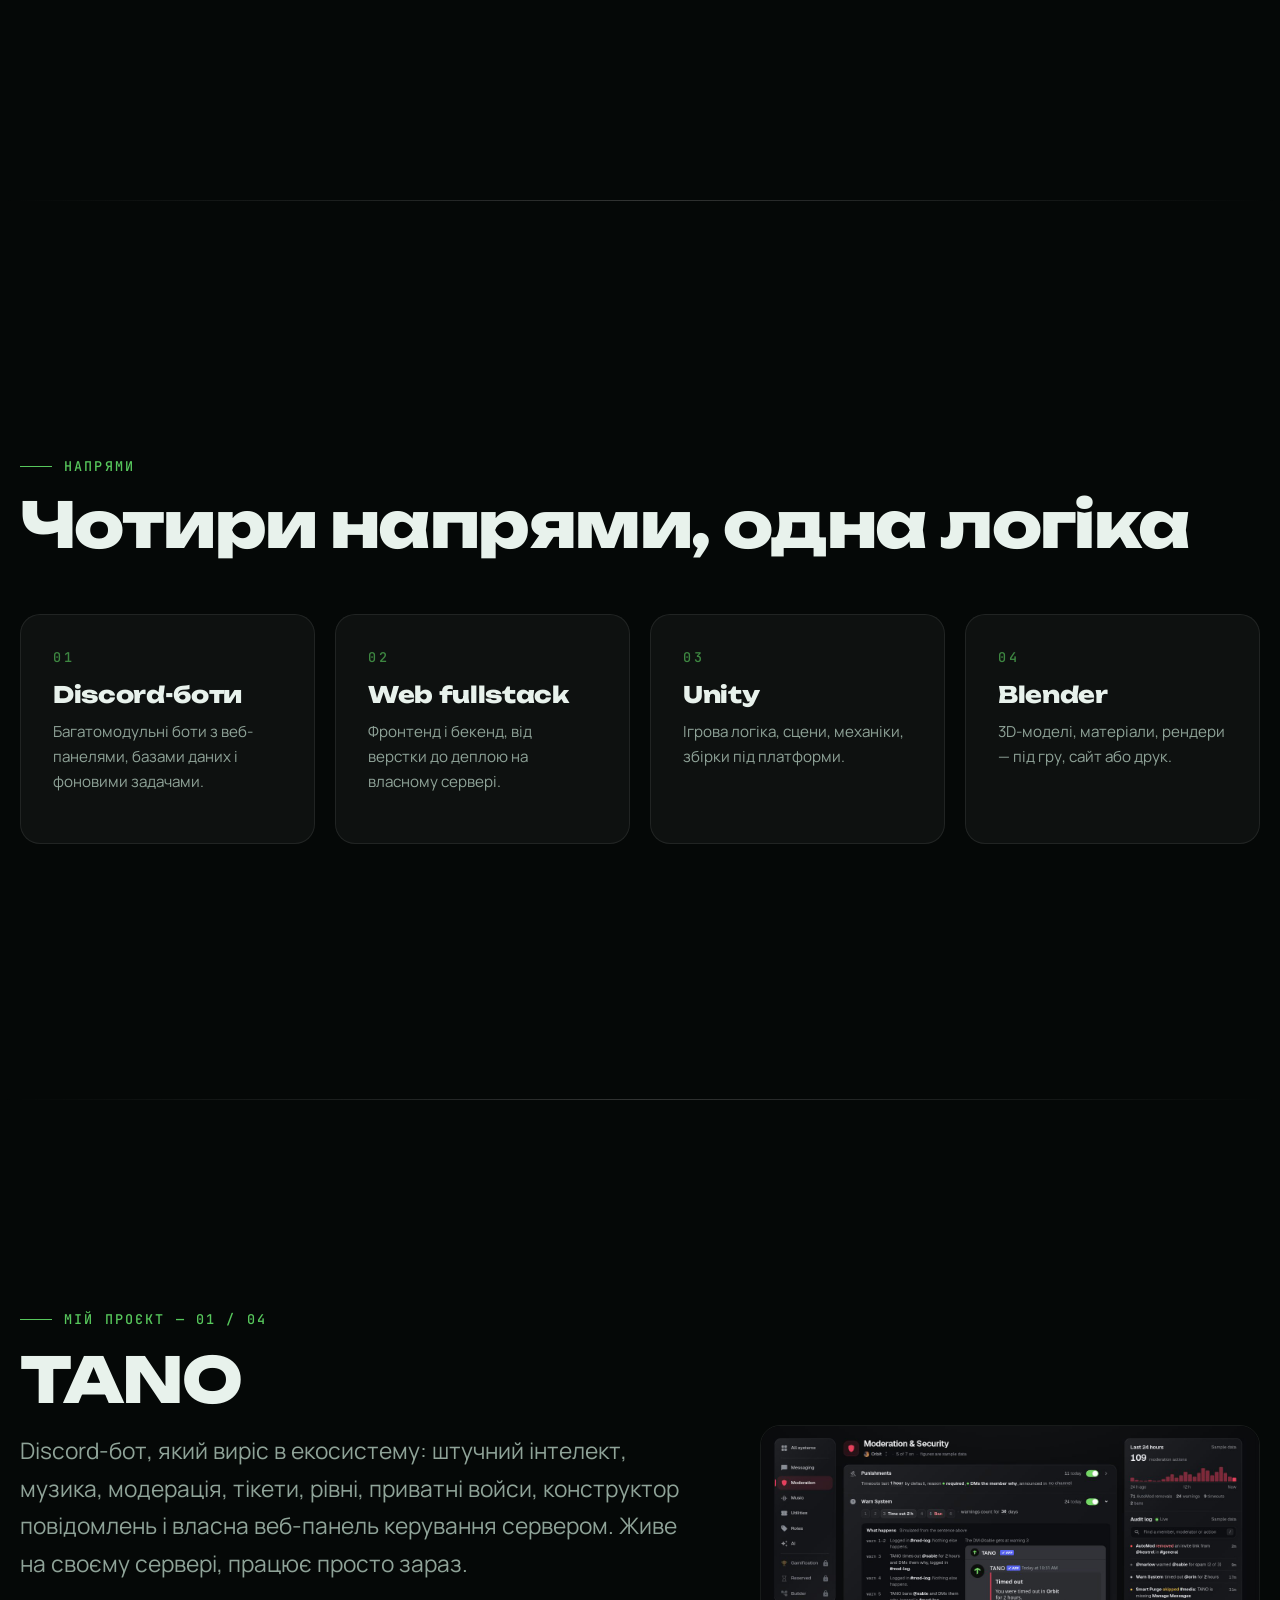
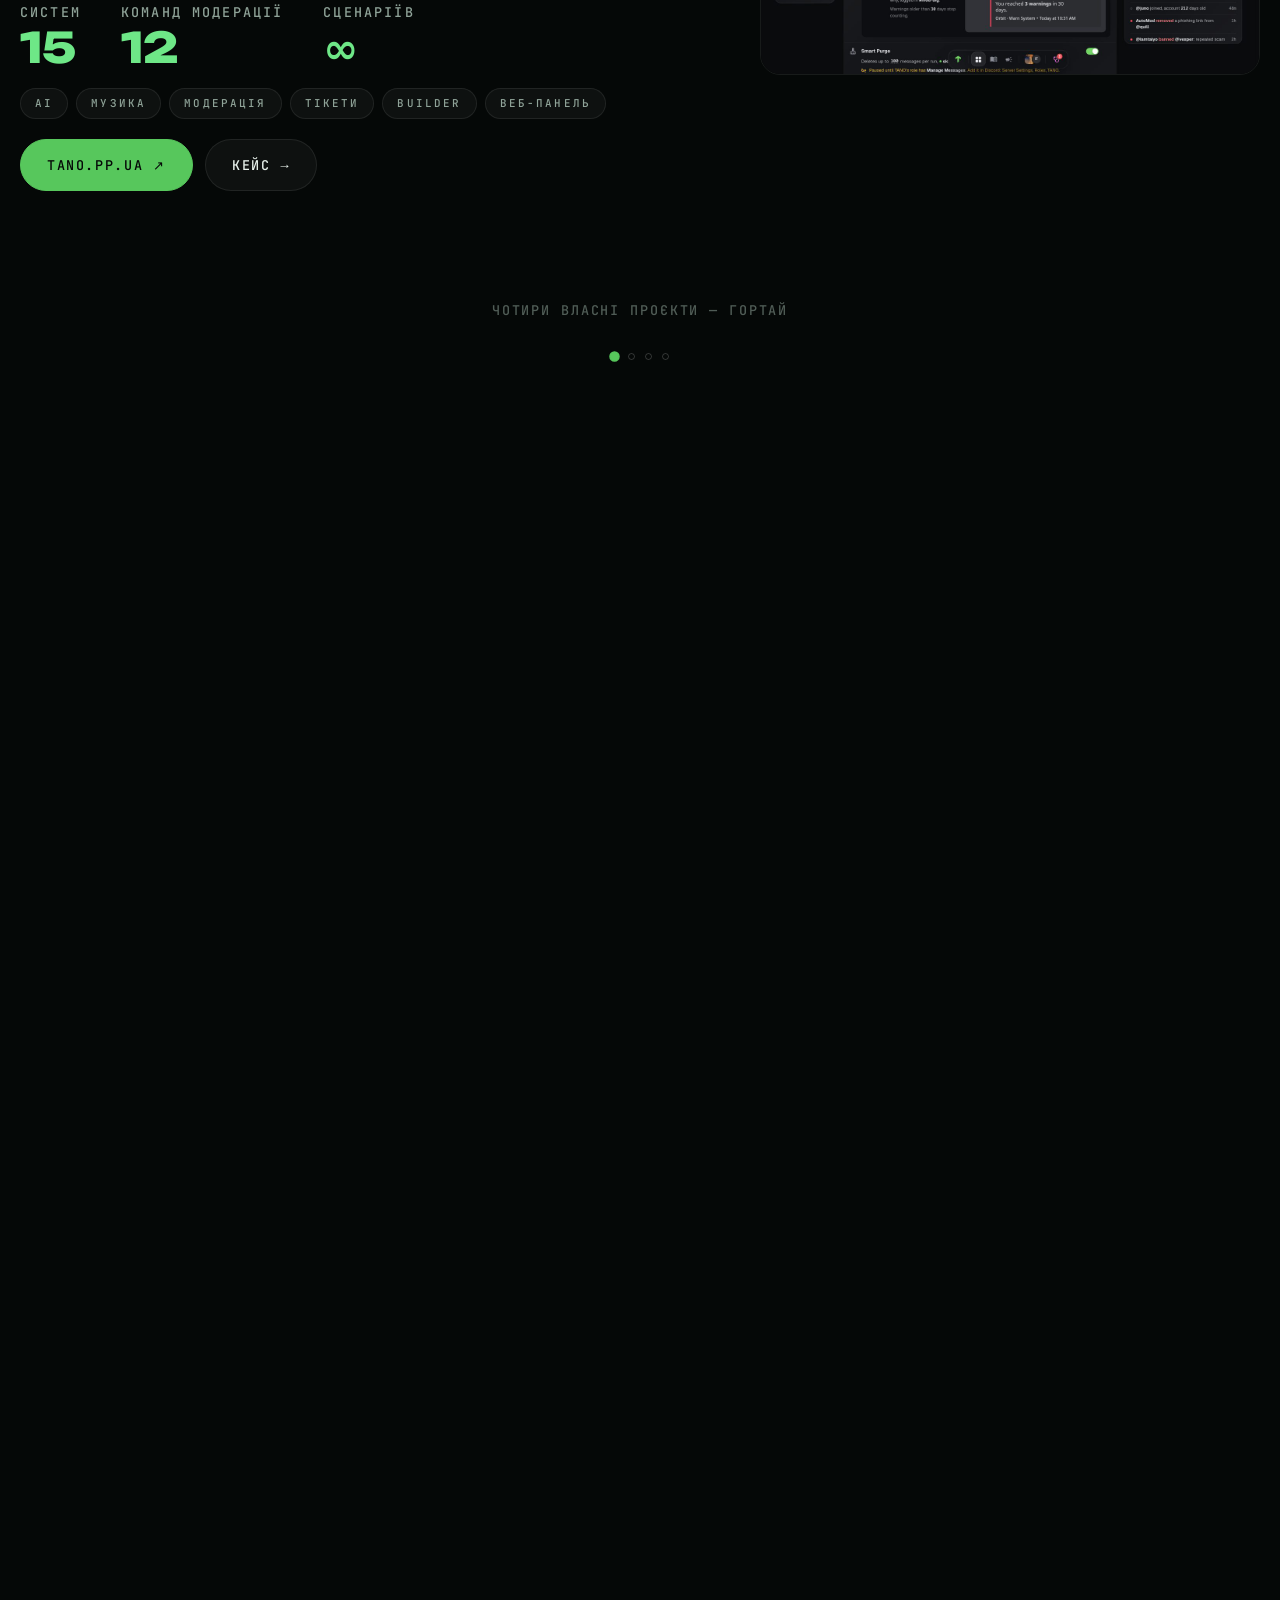
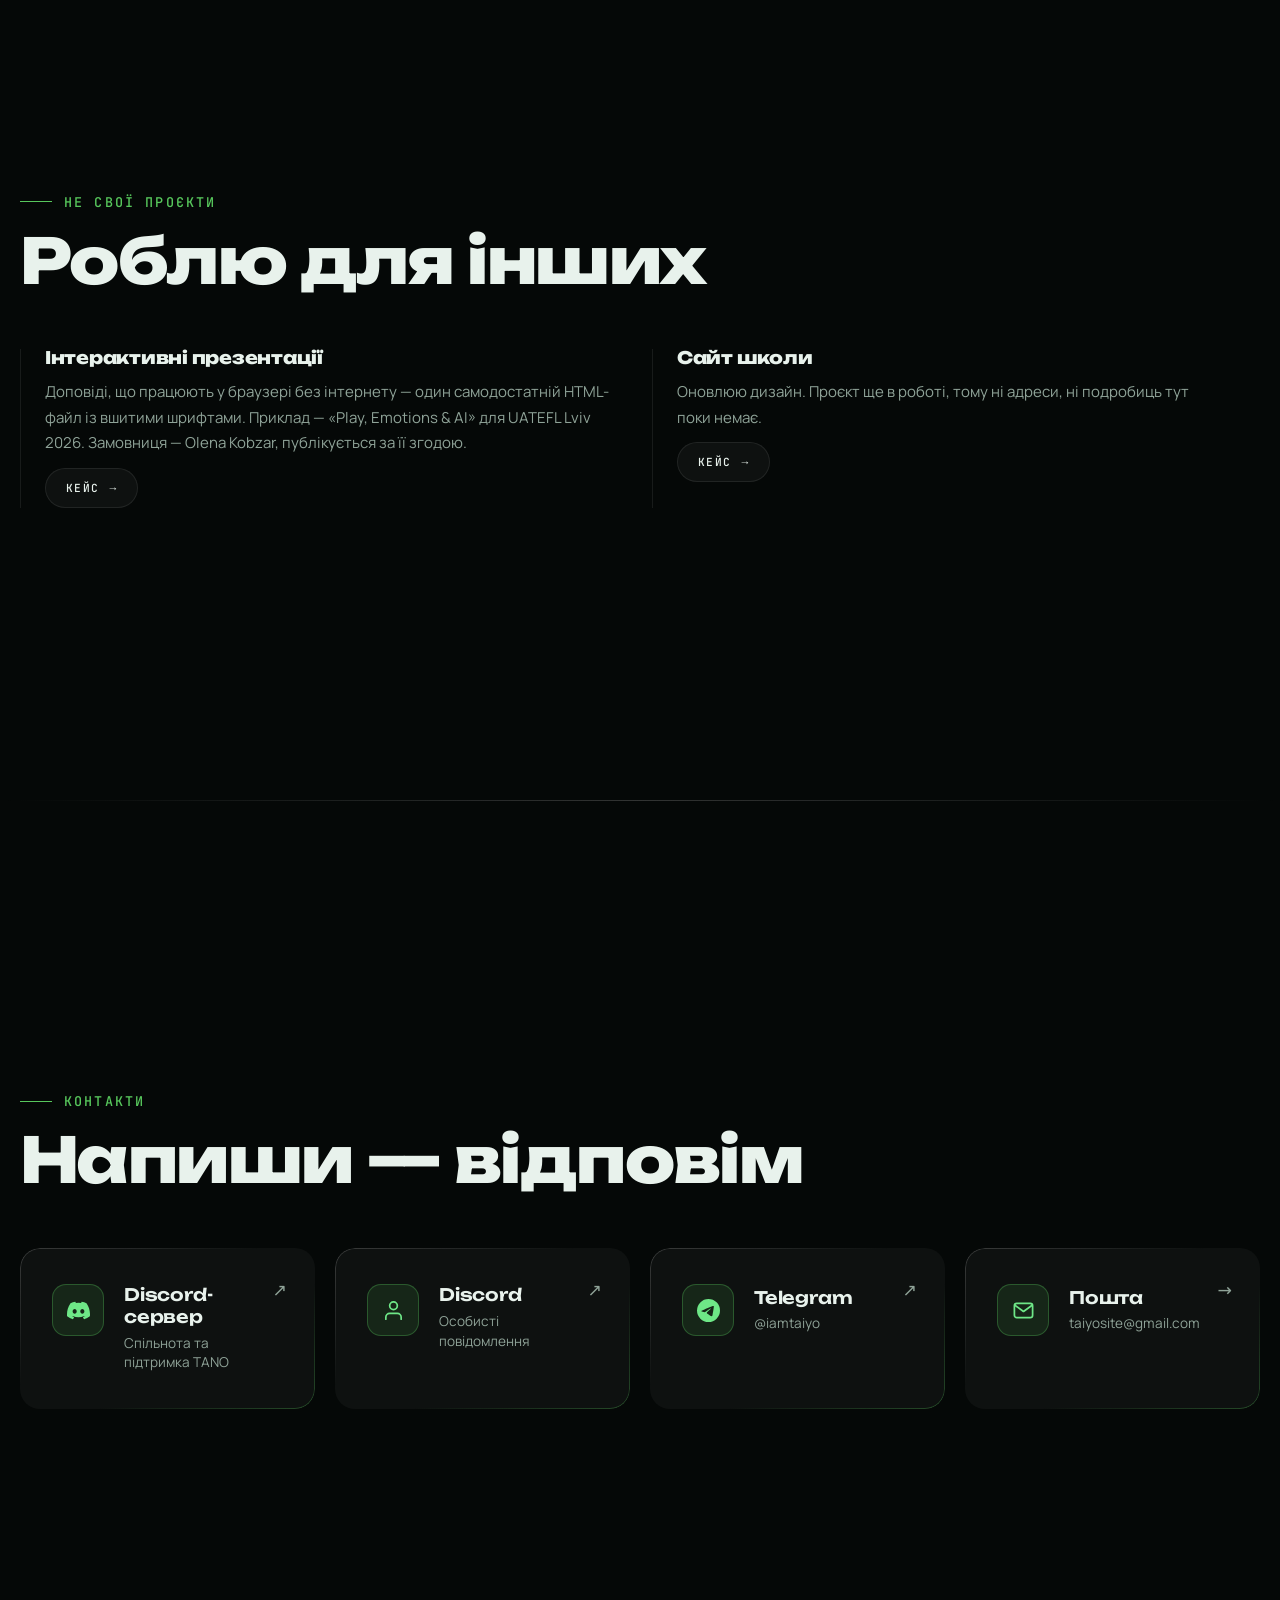
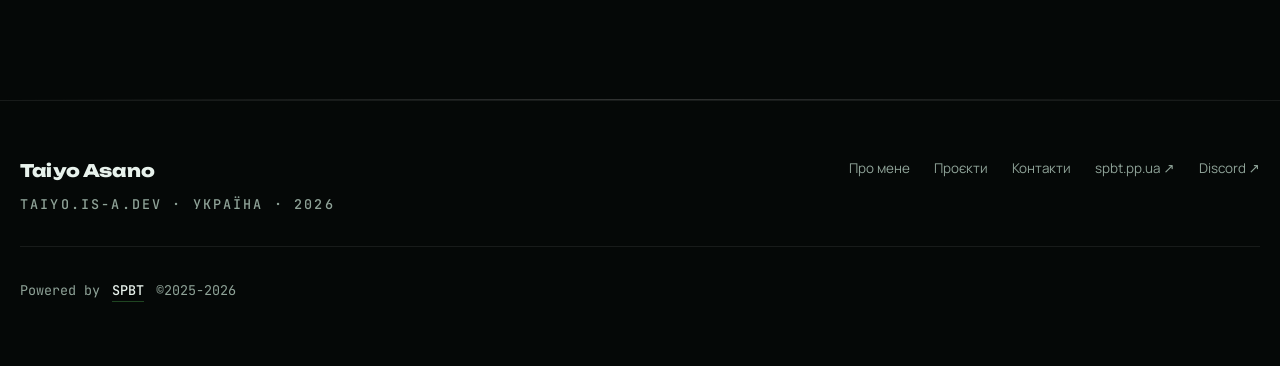
==== commit daf9960d: "feat: show the TANO v27 panel instead of the logo on the TANO slide A real screenshot of the new pan" ====
--- a/index.html
+++ b/index.html
@@ -207,8 +207,8 @@
         </div>
       </div>
       <div class="pj__visual" data-reveal data-reveal-delay="2">
-        <img src="/assets/img/tano-banner.png" width="1280" height="640" loading="lazy"
-             alt="Логотип TANO: зелена стрілка-Т і напис TANO на темному тлі">
+        <img src="/assets/img/tano-shot.jpg" width="1280" height="640" loading="lazy"
+             alt="Нова панель TANO v27, сторінка модерації: правила записані реченнями, поруч симуляція наслідків і прев’ю повідомлення в Discord">
       </div>
           </div>
         </article>
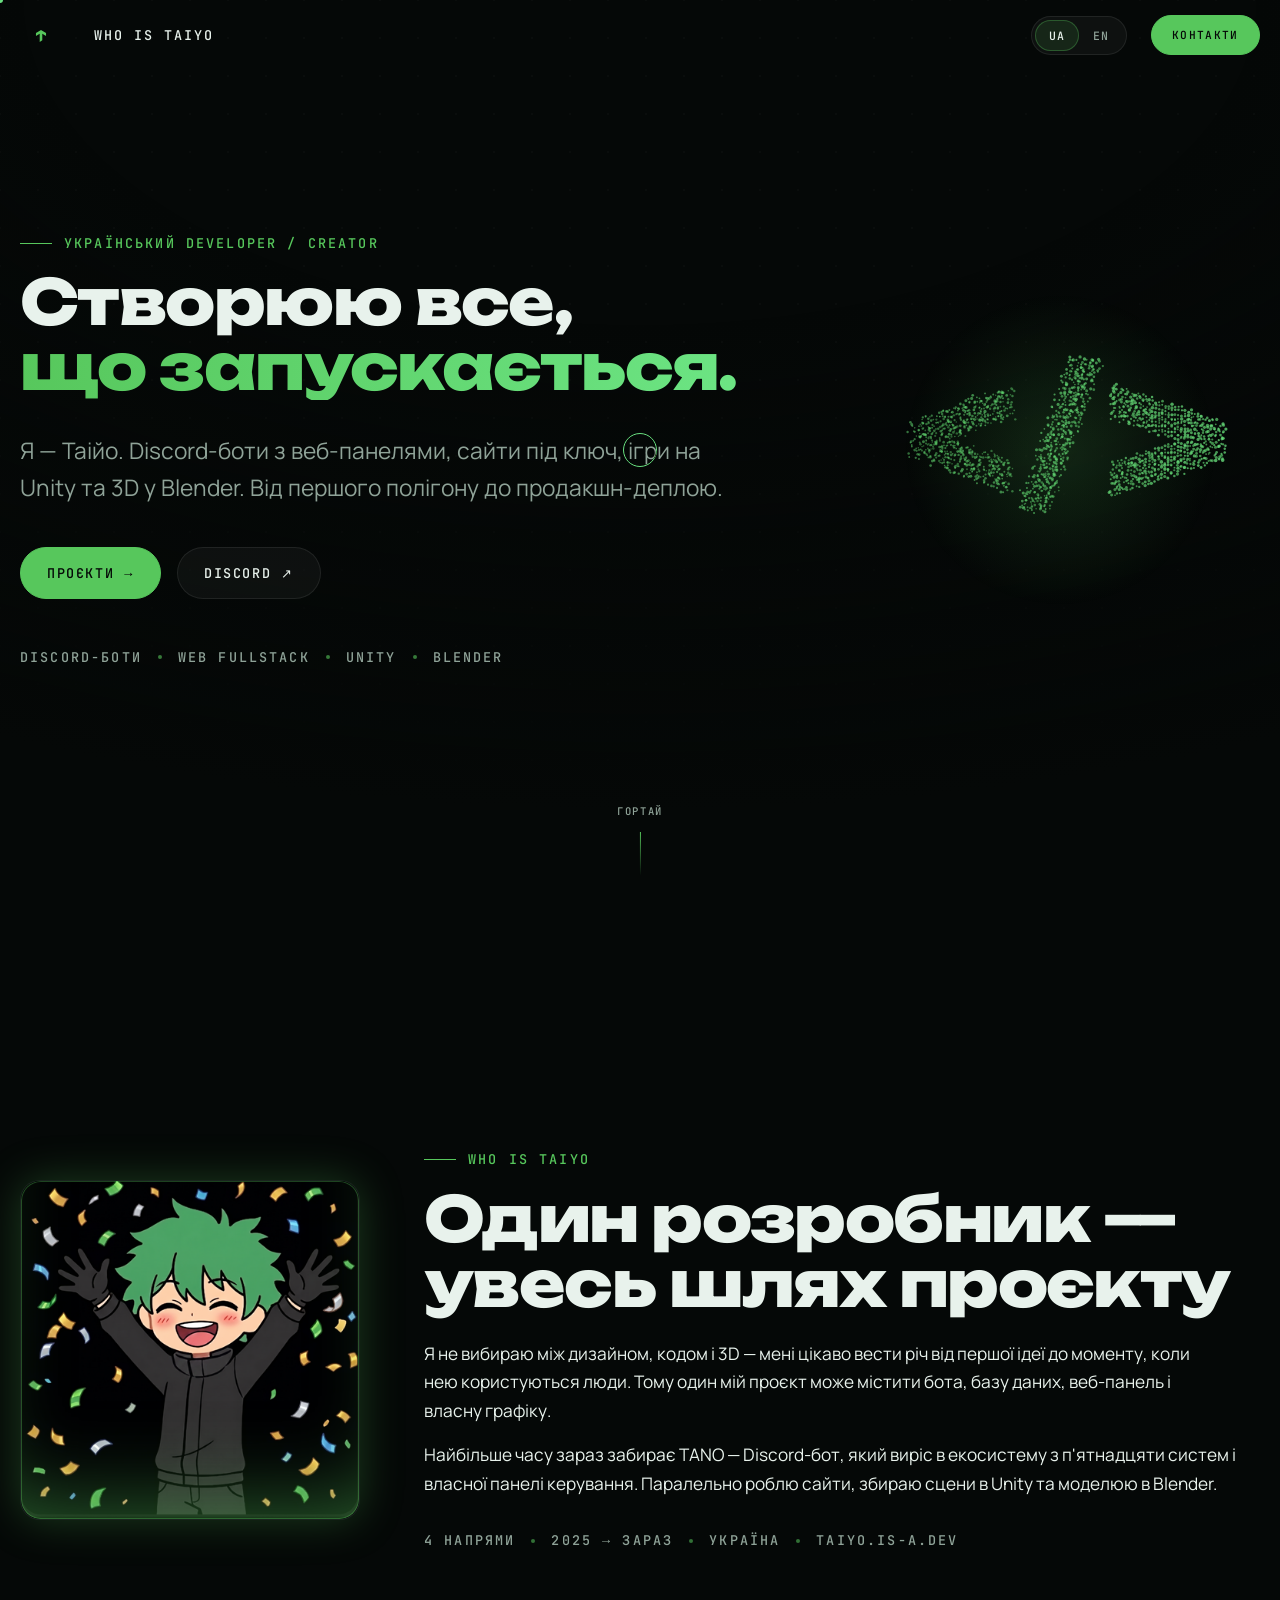
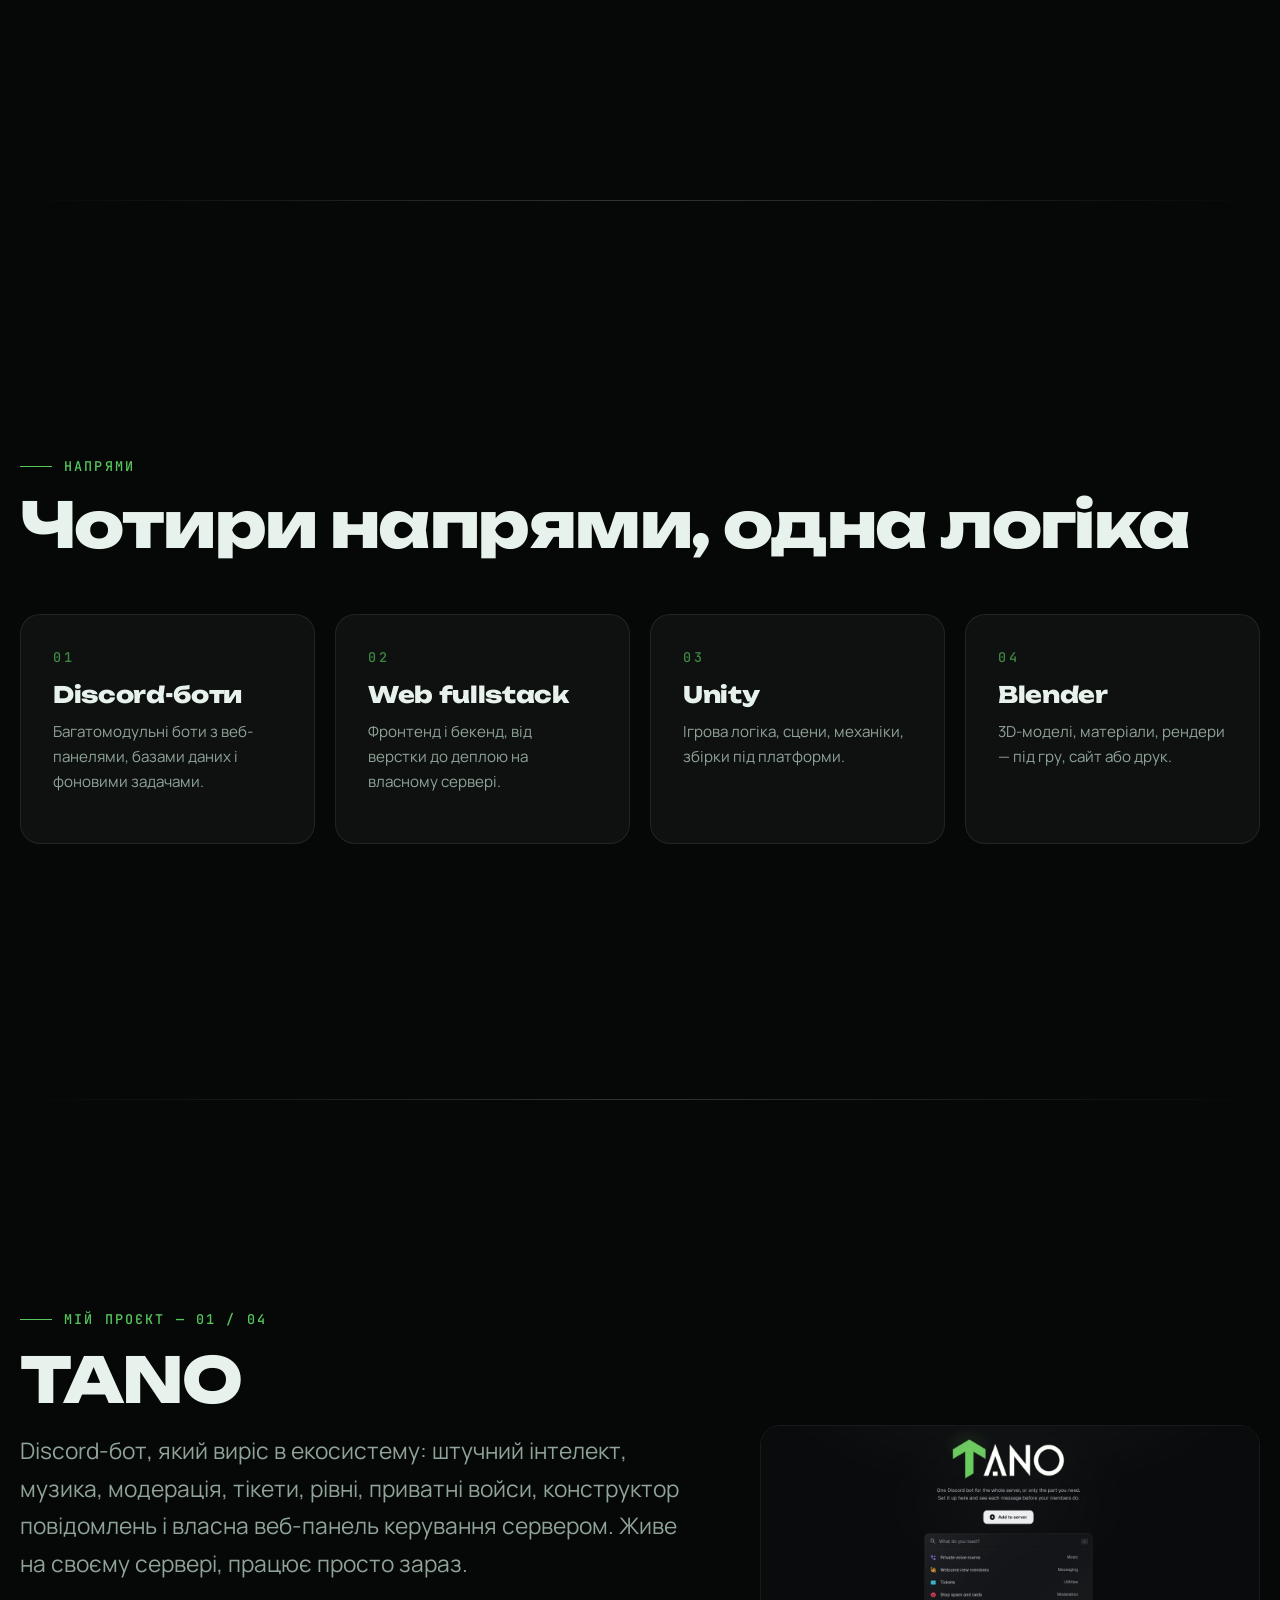
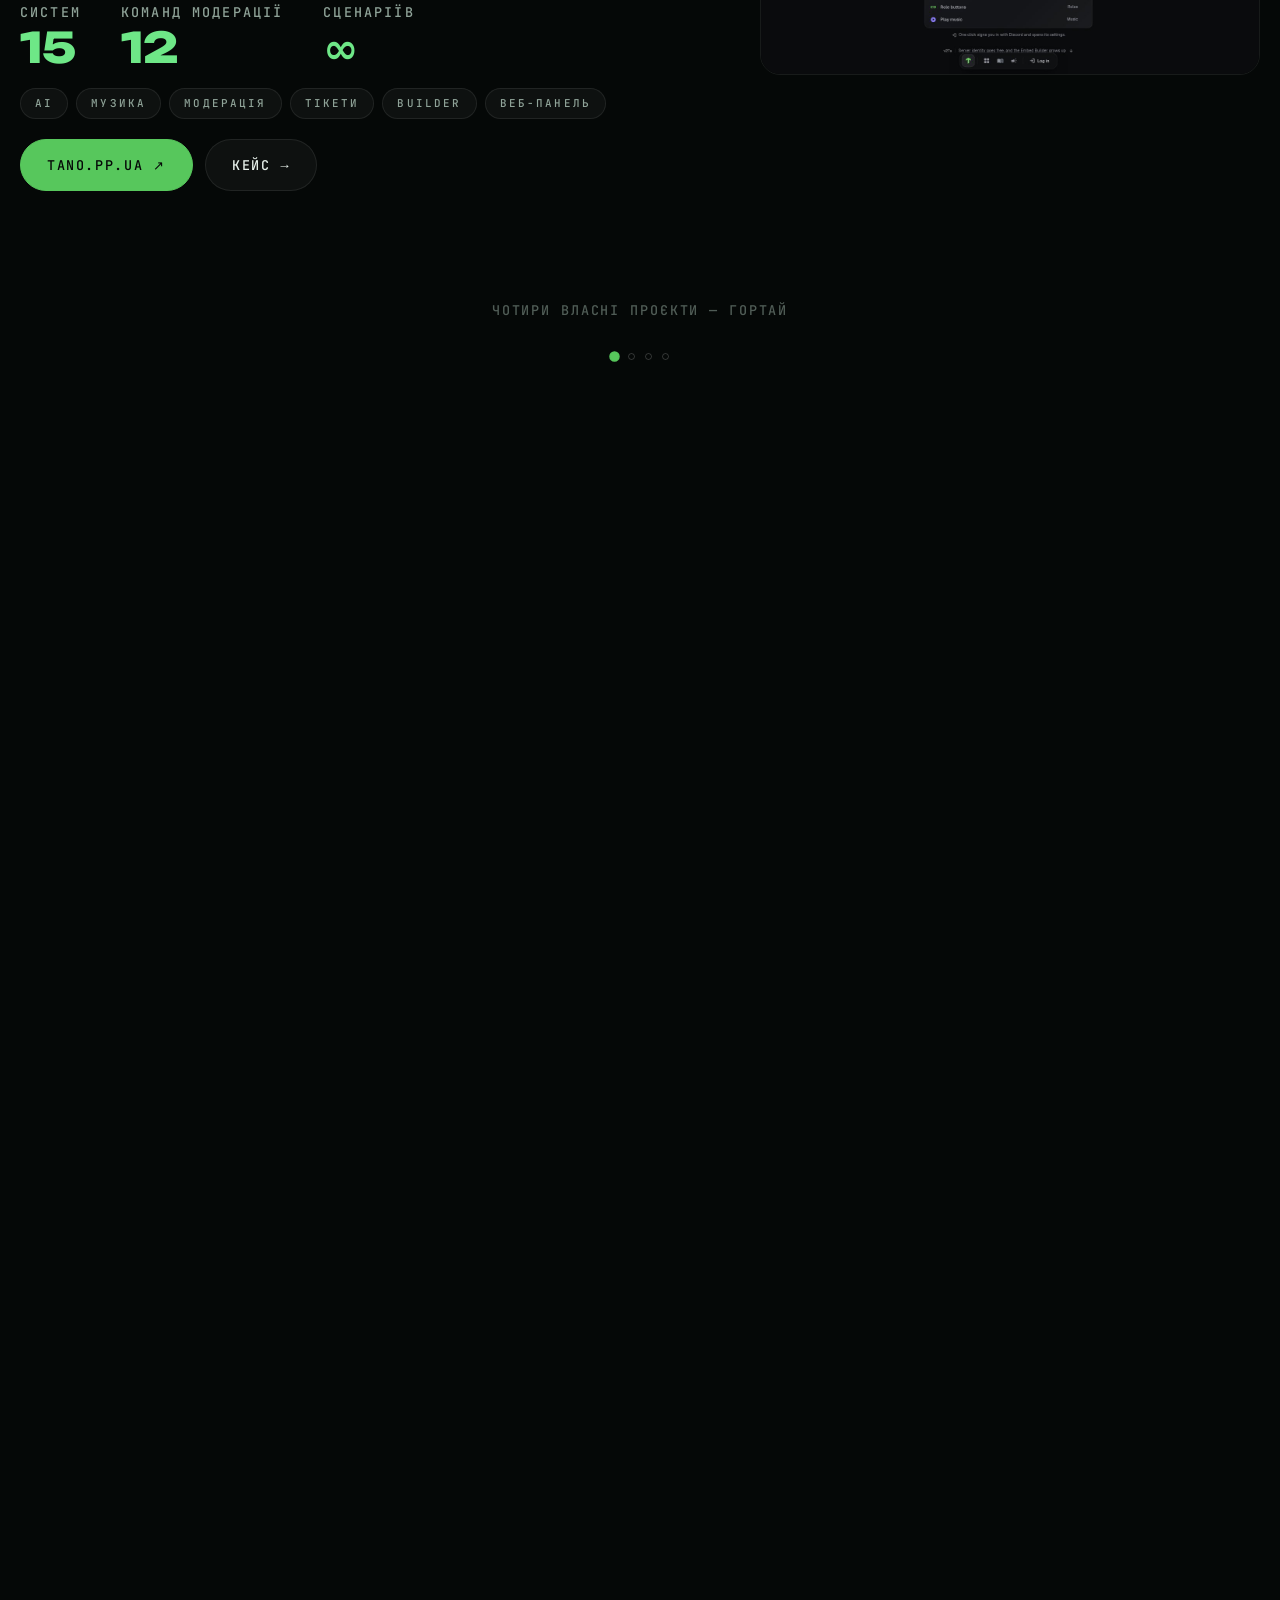
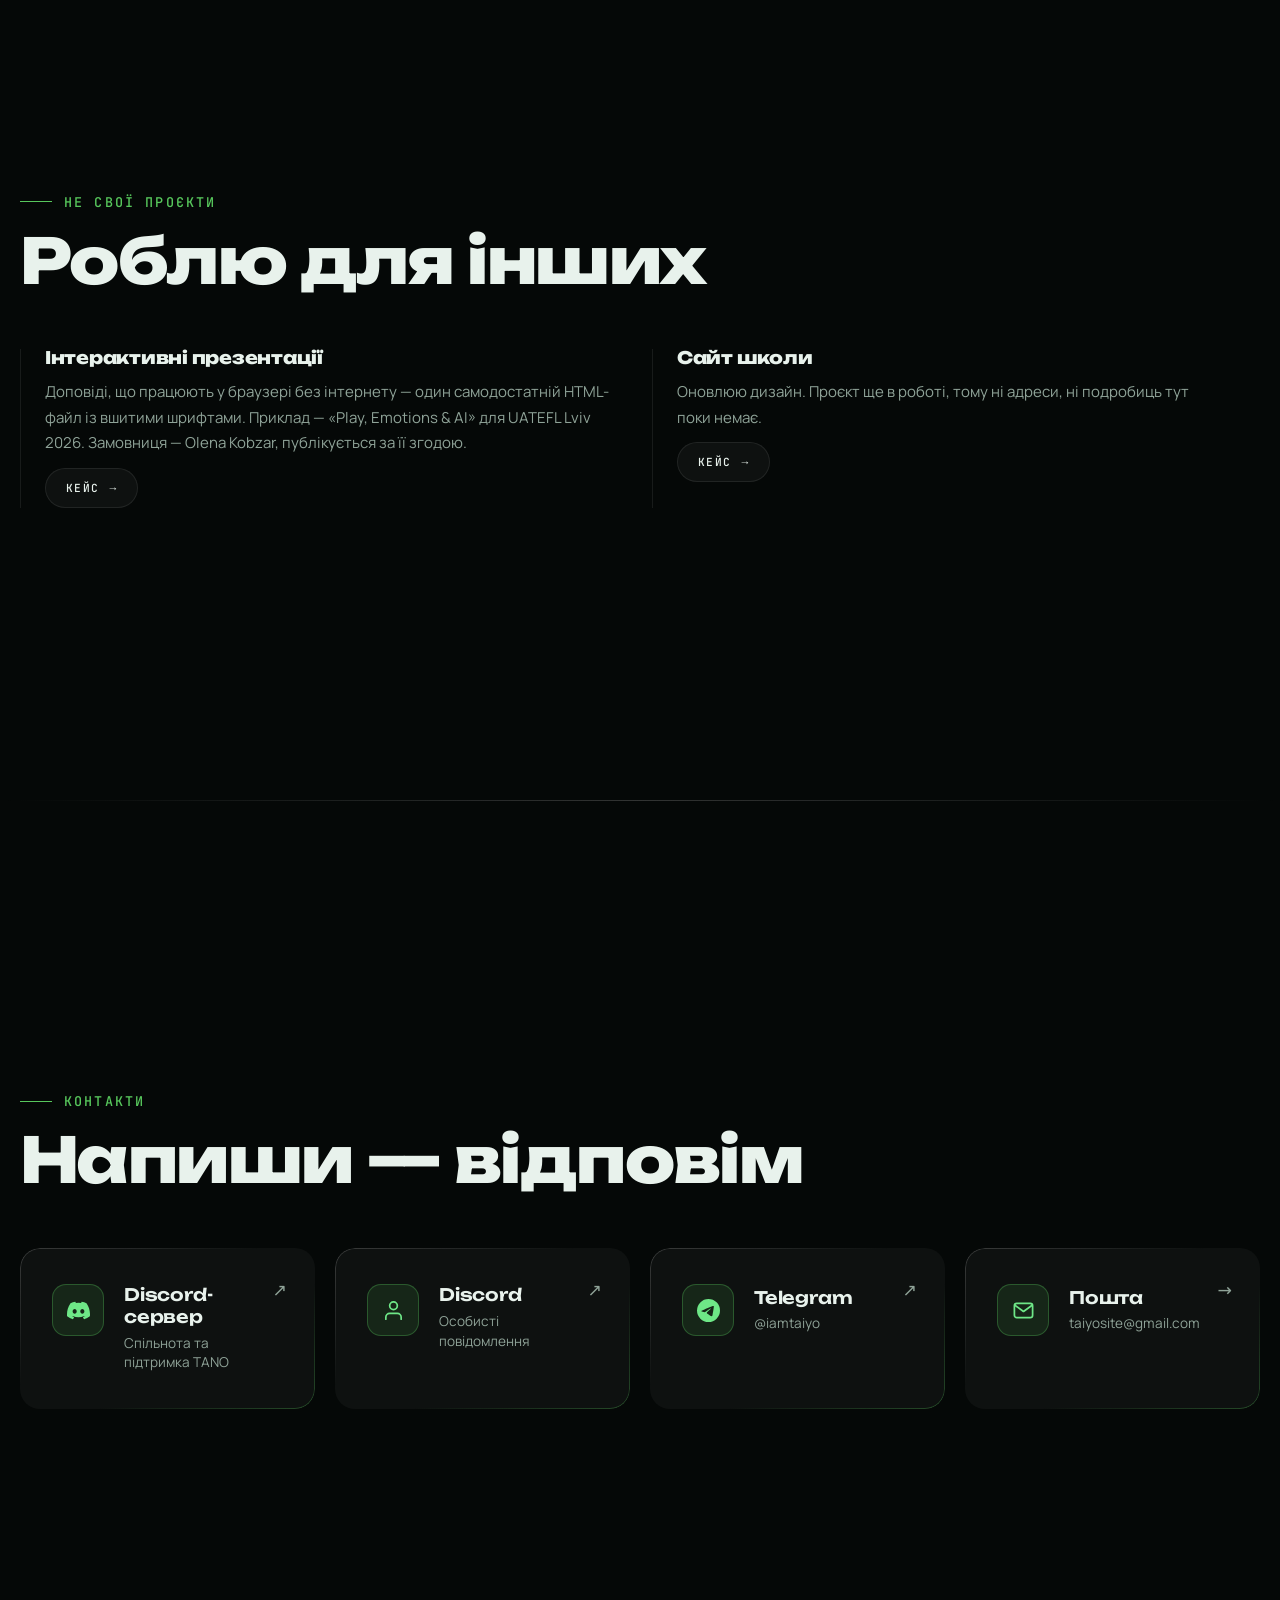
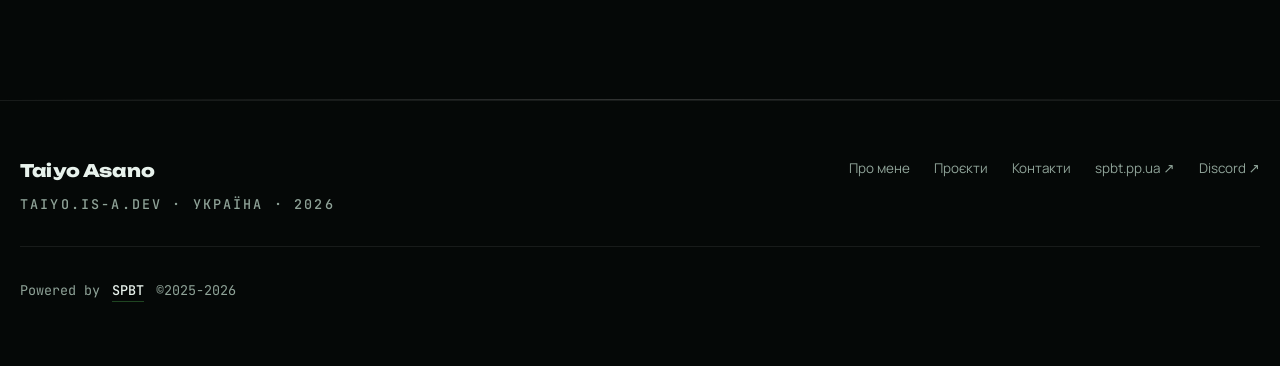
==== commit 2c25a968: "feat: TANO's home page and SPBT_DB's GitHub page as the slide images The TANO slide shows the new pa" ====
--- a/index.html
+++ b/index.html
@@ -208,7 +208,7 @@
       </div>
       <div class="pj__visual" data-reveal data-reveal-delay="2">
         <img src="/assets/img/tano-shot.jpg" width="1280" height="640" loading="lazy"
-             alt="Нова панель TANO v27, сторінка модерації: правила записані реченнями, поруч симуляція наслідків і прев’ю повідомлення в Discord">
+             alt="Головна сторінка нової панелі TANO v27: одне речення про бота, кнопка Add to server і пошук «What do you need?» із найчастішими задачами">
       </div>
           </div>
         </article>
@@ -231,9 +231,9 @@
           <a class="btn btn--primary" data-magnetic href="https://github.com/DanyloKob/SPBT_DB" target="_blank" rel="noopener">GitHub <span aria-hidden="true">↗</span></a>
         </div>
       </div>
-      <div class="pj__visual pj__visual--type" data-reveal data-reveal-delay="2" aria-hidden="true">
-        <span class="pj__wordmark">SPBT_DB</span>
-        <span class="pj__wordsub u-mono">open source · MIT</span>
+      <div class="pj__visual" data-reveal data-reveal-delay="2">
+        <img src="/assets/img/spbt-db-shot.jpg" width="1280" height="640" loading="lazy"
+             alt="Сторінка SPBT_DB на GitHub: відкритий репозиторій з описом, тегами й ліцензією MIT">
       </div>
           </div>
         </article>
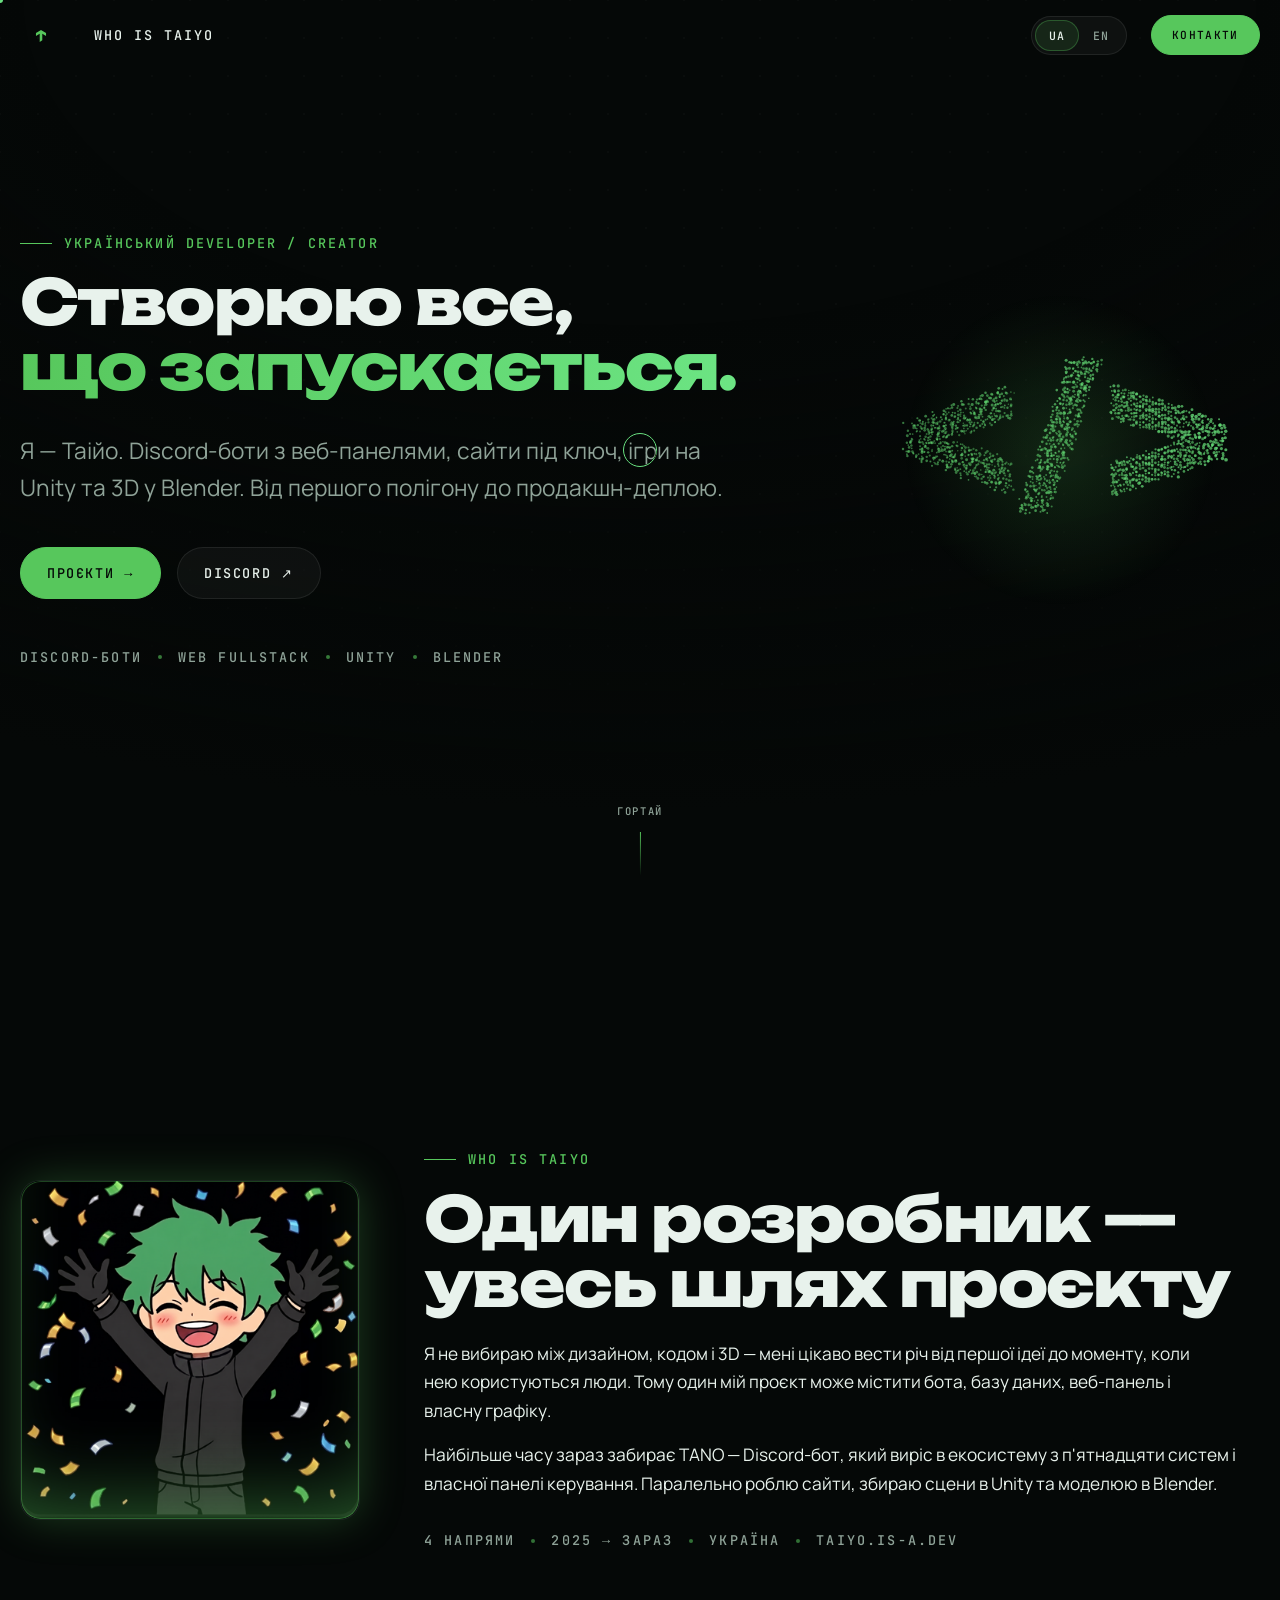
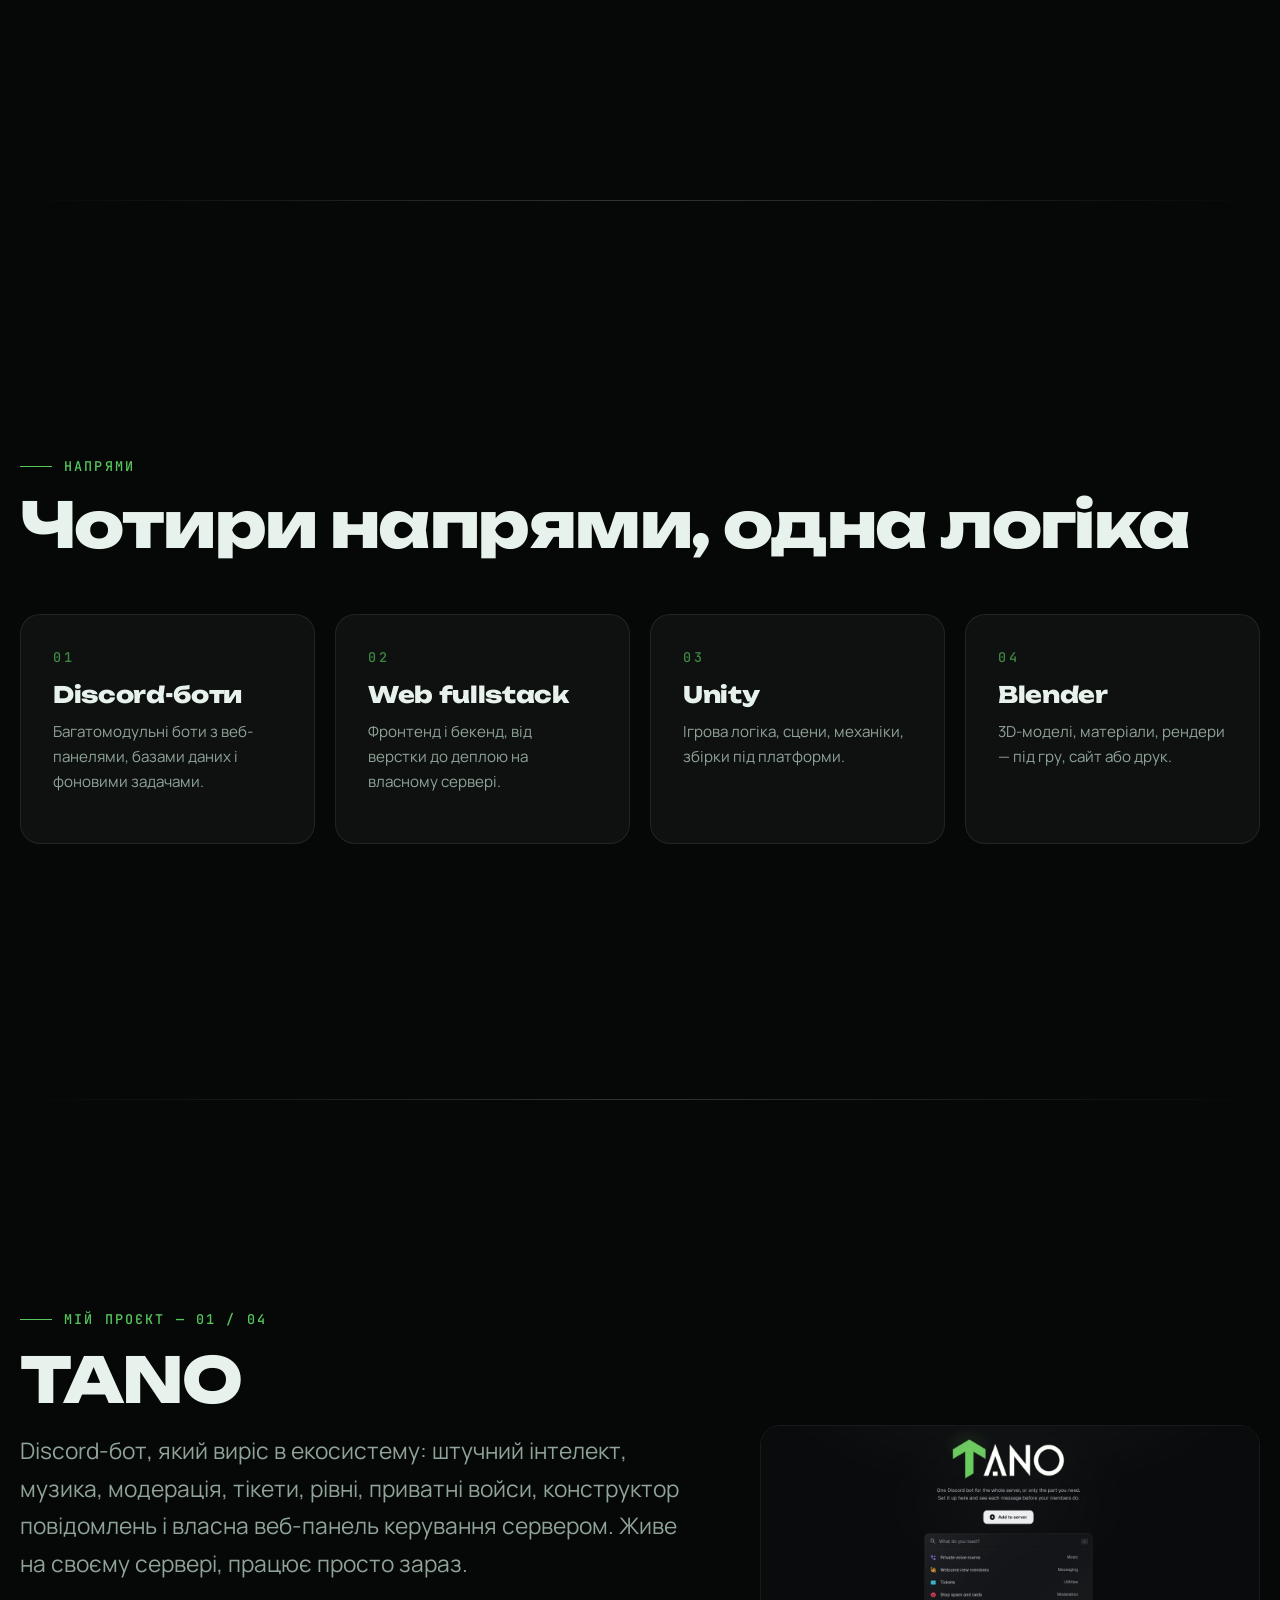
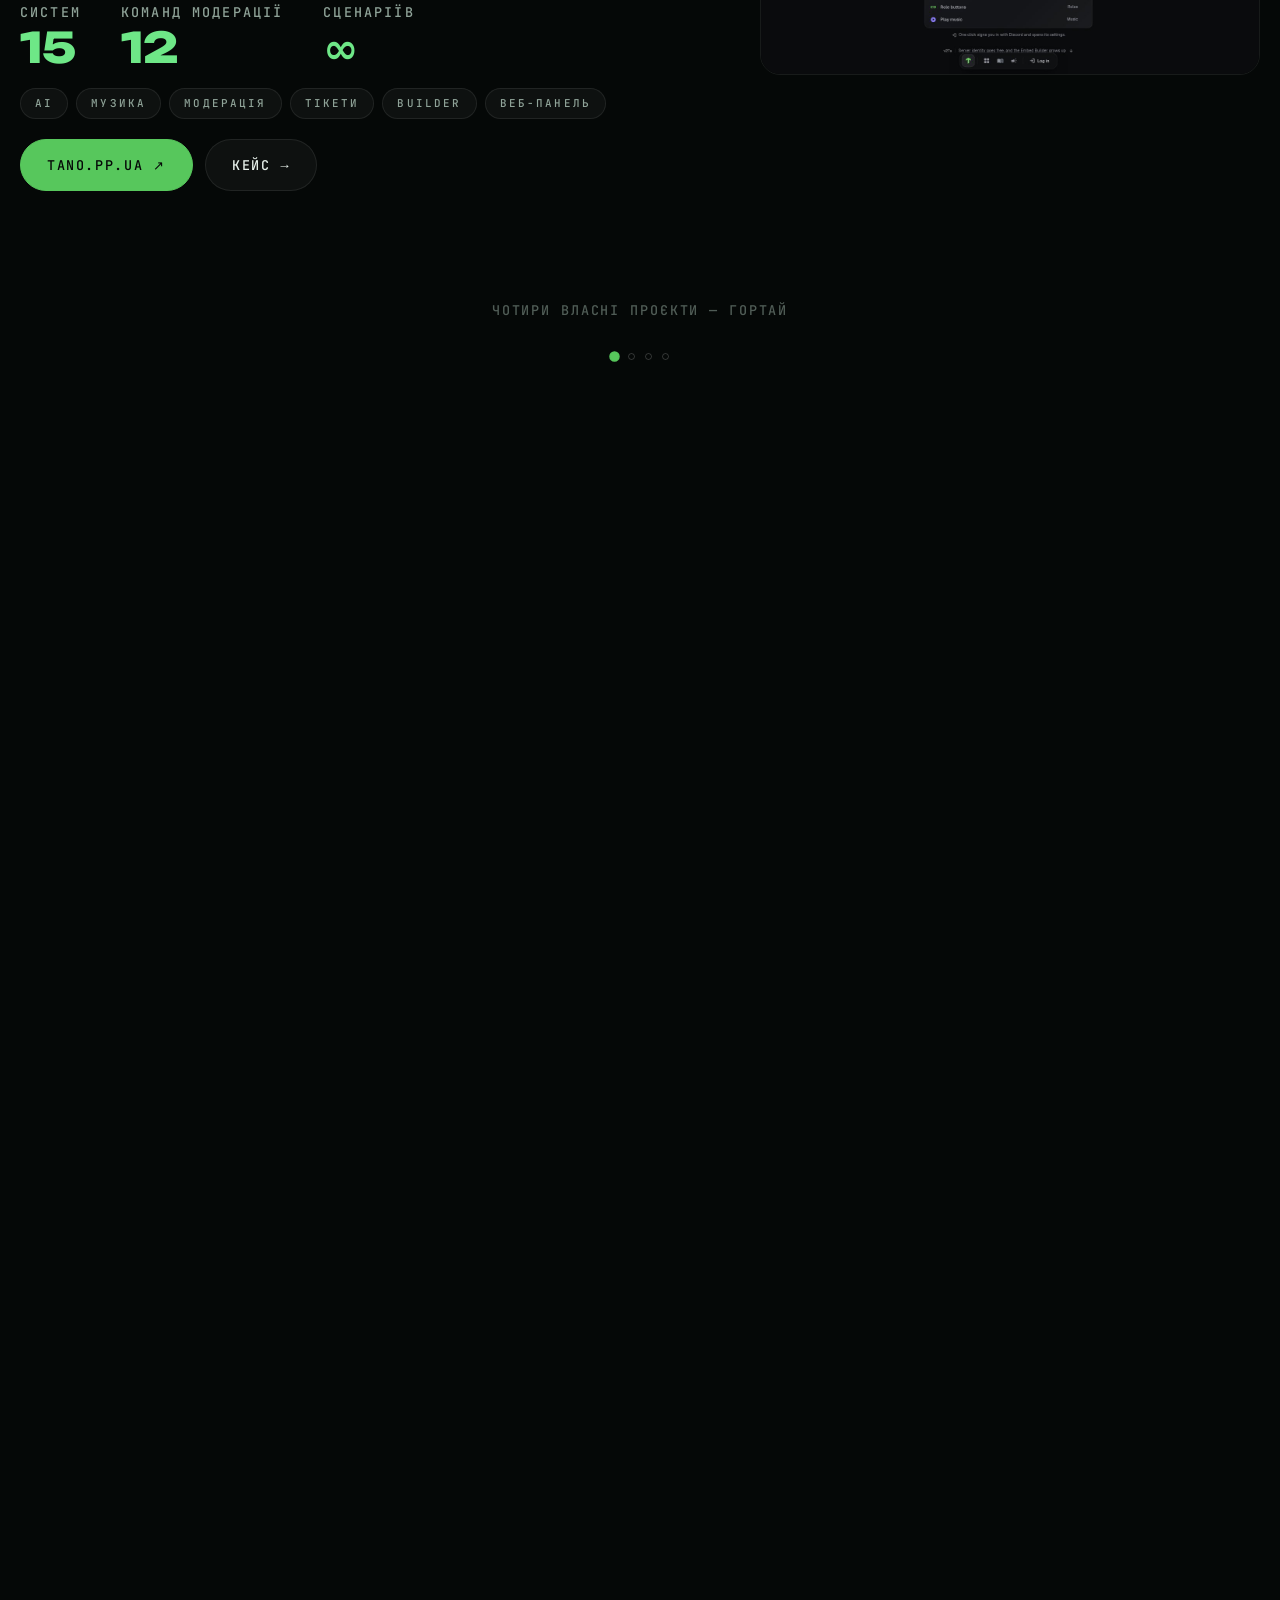
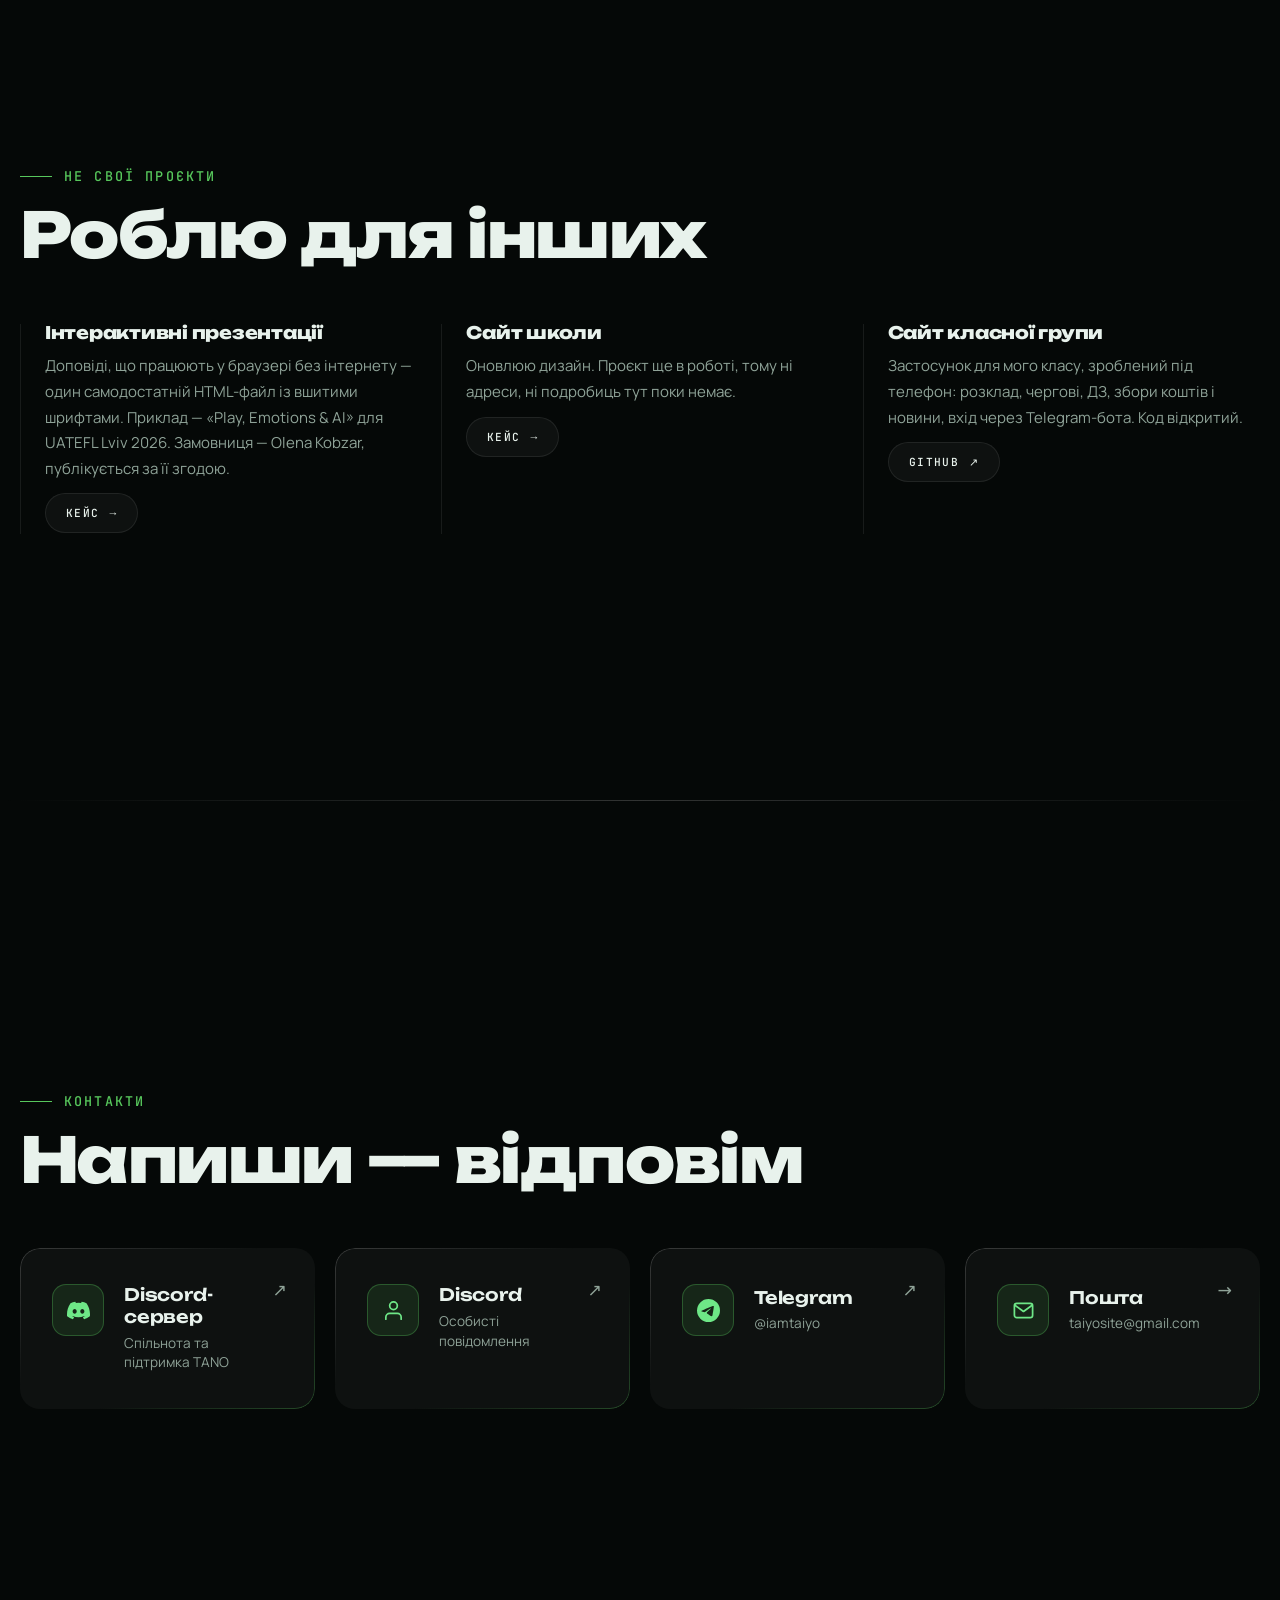
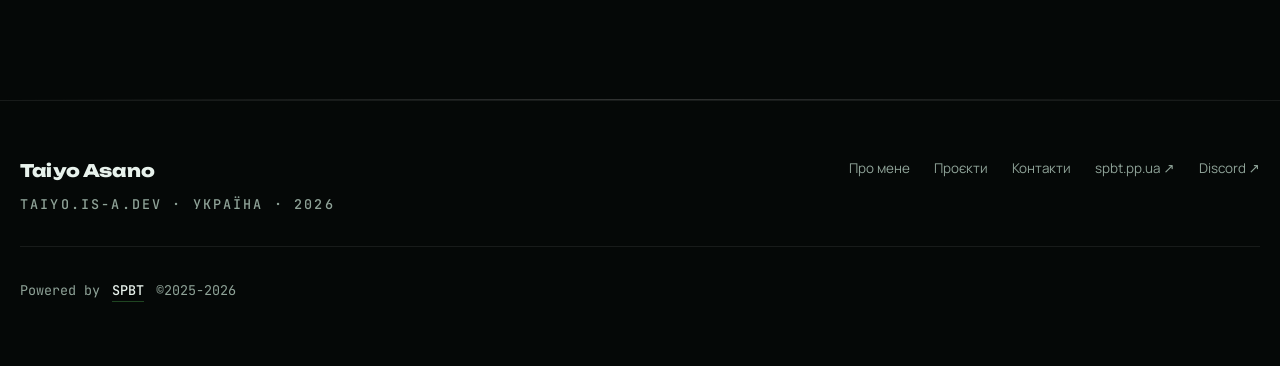
==== commit c296dc3d: "feat: the class group site in #beyond, linked to its open repo A short third item next to the decks " ====
--- a/index.html
+++ b/index.html
@@ -359,6 +359,15 @@
             <a class="btn btn--sm" data-magnetic href="/ftl/" data-page-link aria-label="Кейс сайту школи">Кейс <span aria-hidden="true">→</span></a>
           </div>
         </article>
+        <article class="minor__item" data-reveal data-reveal-delay="3">
+          <h3>Сайт класної групи</h3>
+          <p>Застосунок для мого класу, зроблений під телефон: розклад,
+             чергові, ДЗ, збори коштів і новини, вхід через Telegram-бота.
+             Код відкритий.</p>
+          <div class="card__actions">
+            <a class="btn btn--sm" data-magnetic href="https://github.com/DanyloKob/class-group-site" target="_blank" rel="noopener" aria-label="GitHub: сайт класної групи">GitHub <span aria-hidden="true">↗</span></a>
+          </div>
+        </article>
       </div>
     </div>
   </section>
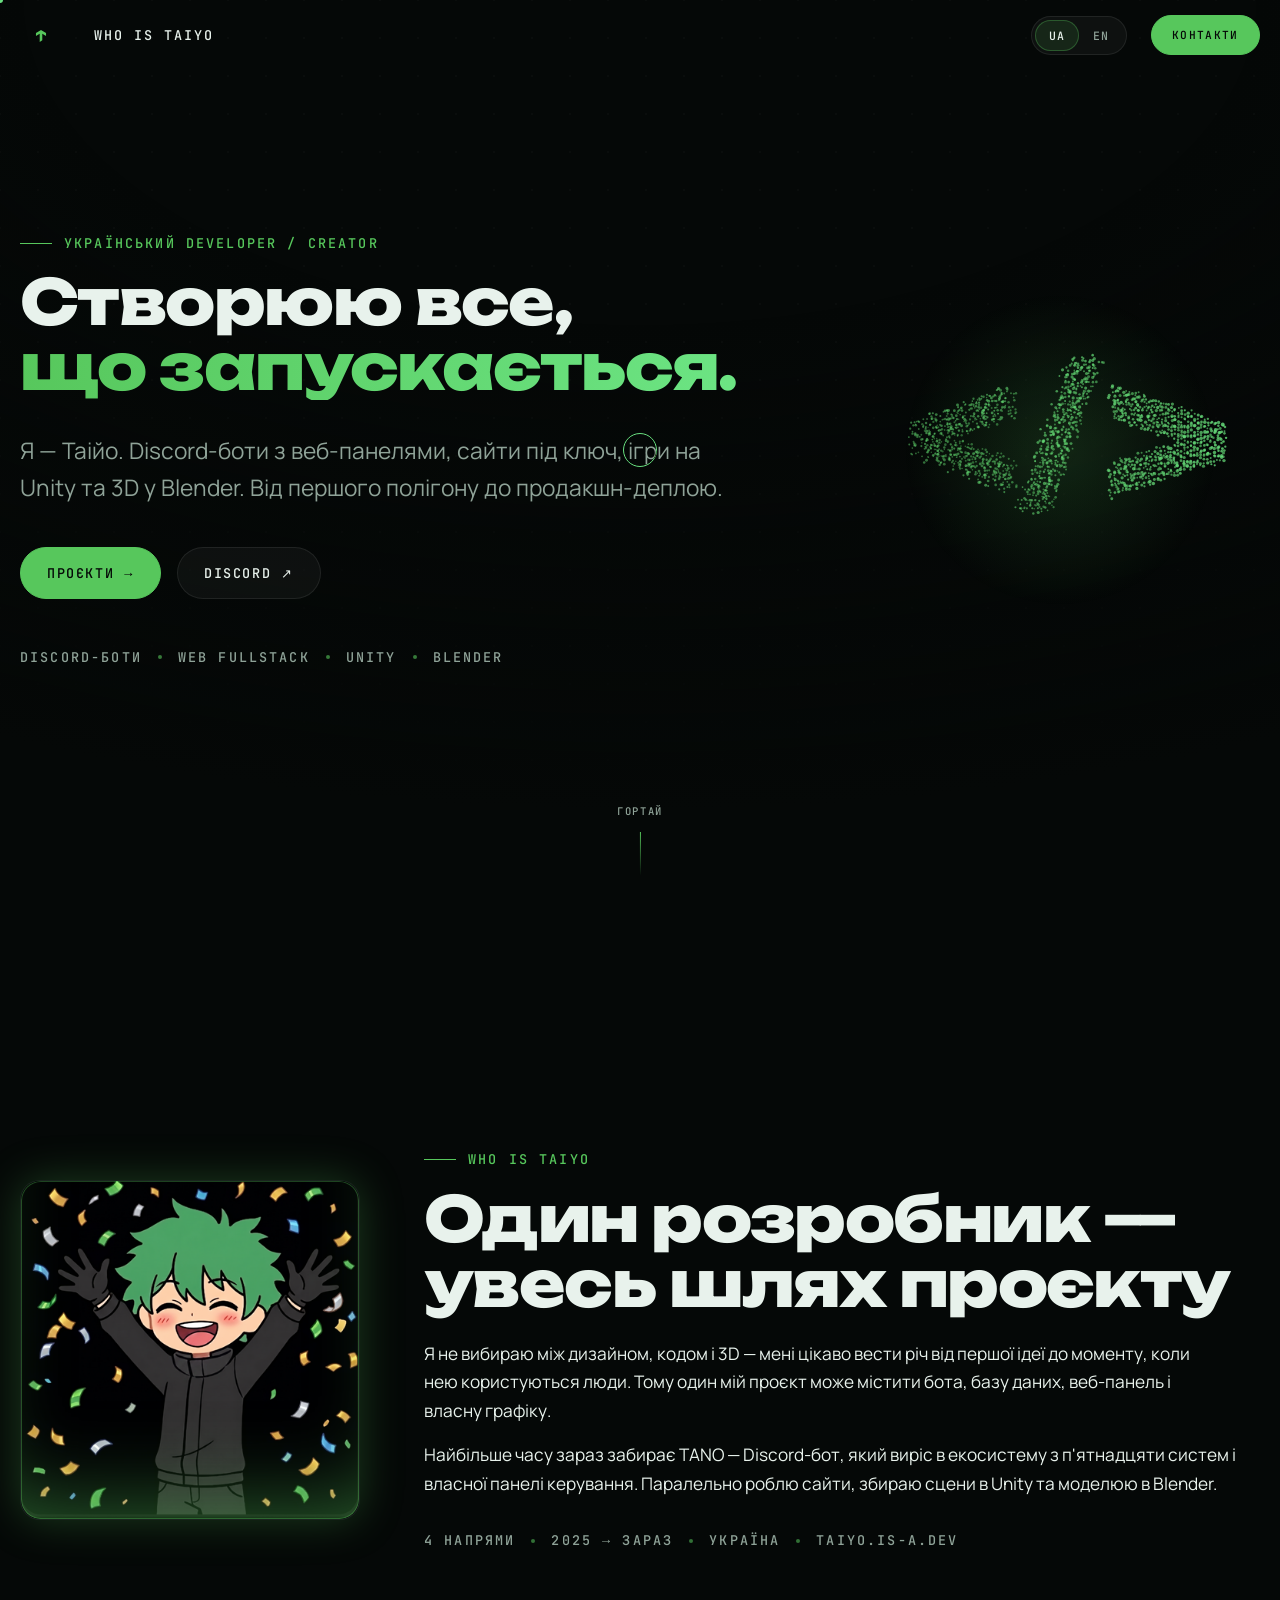
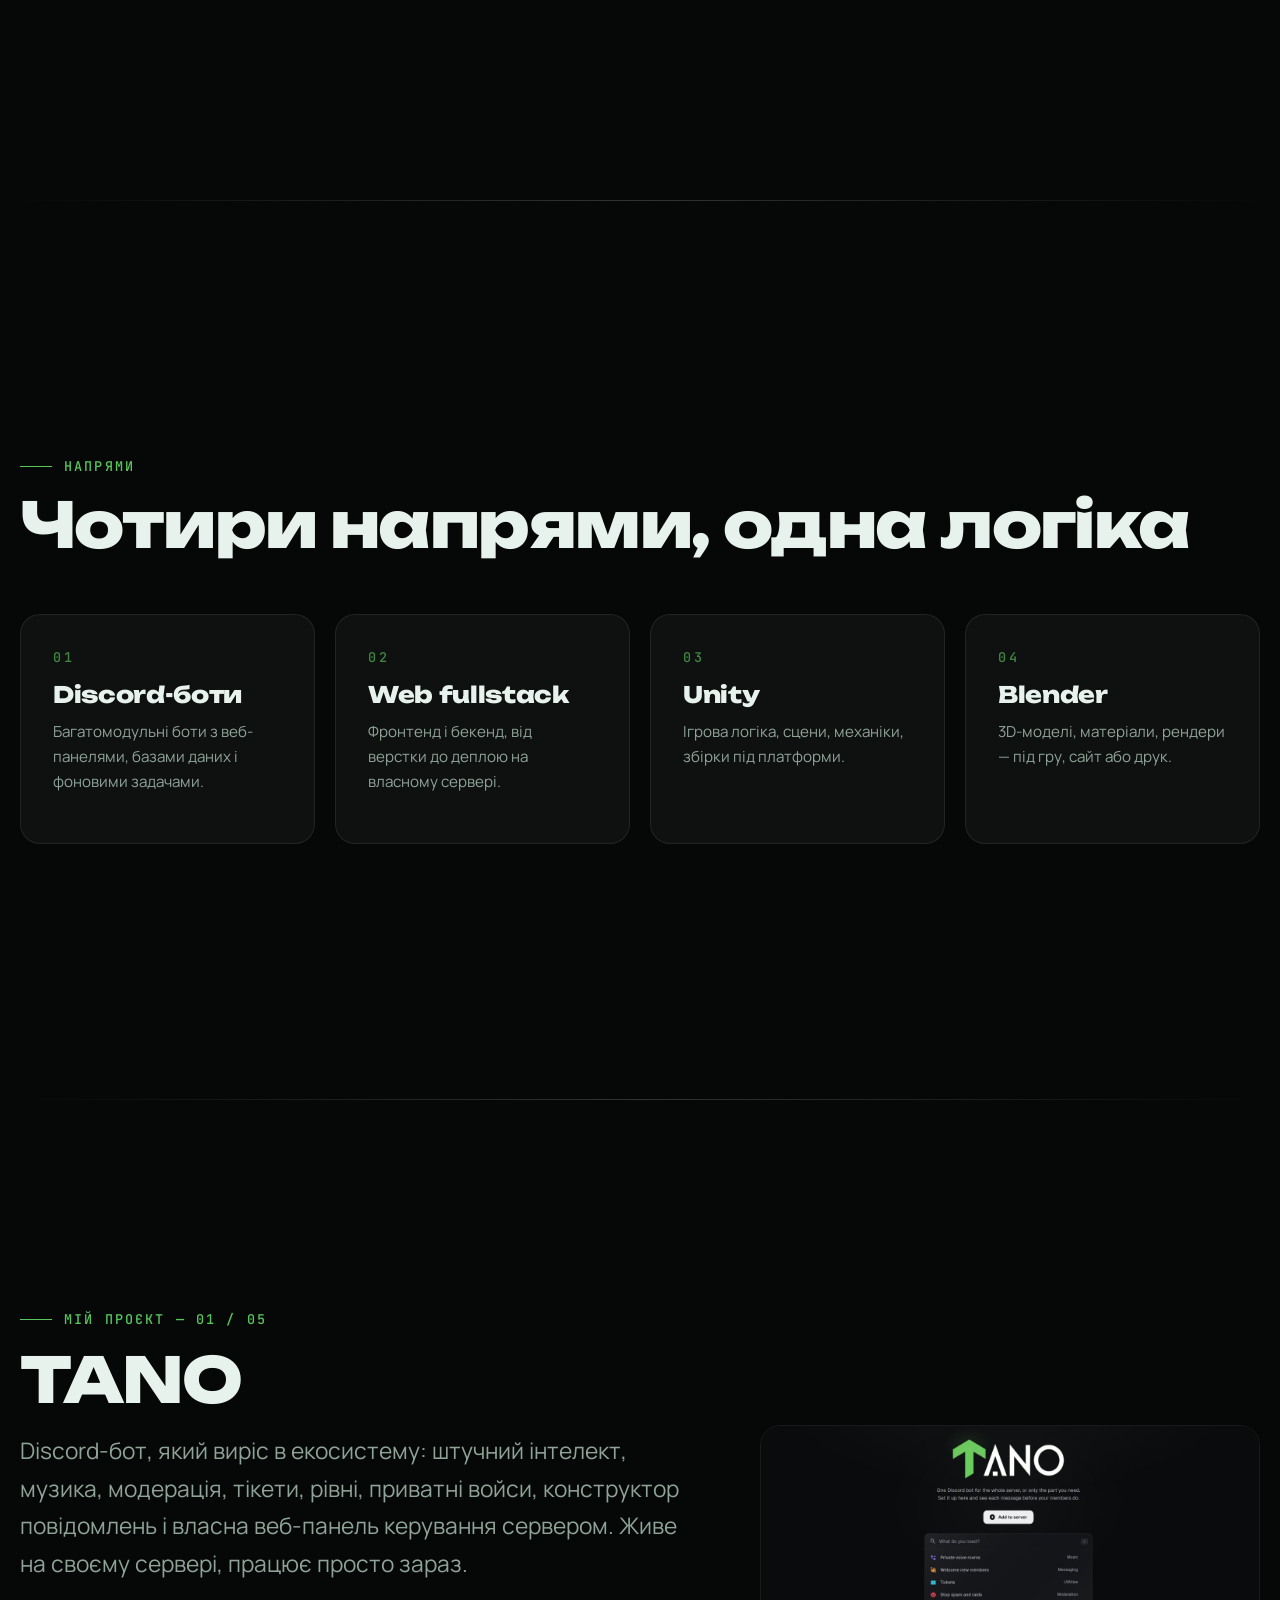
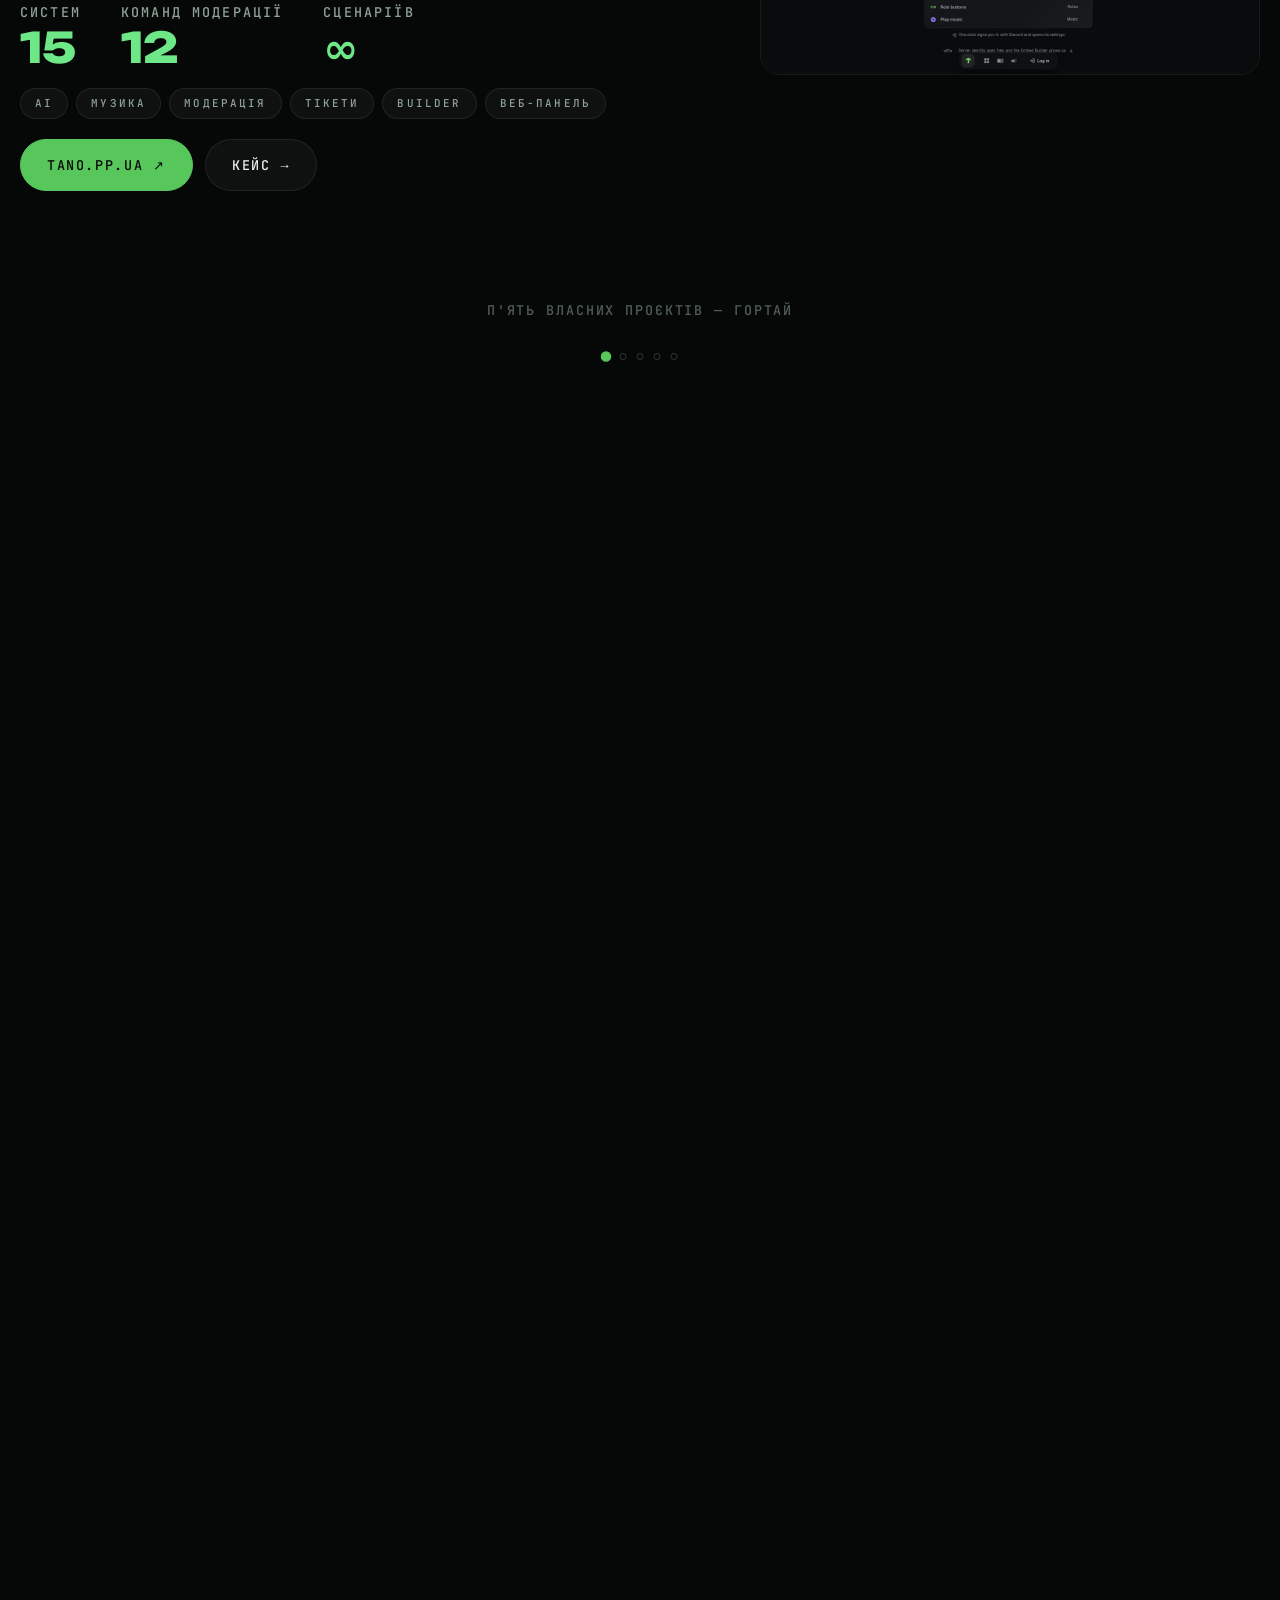
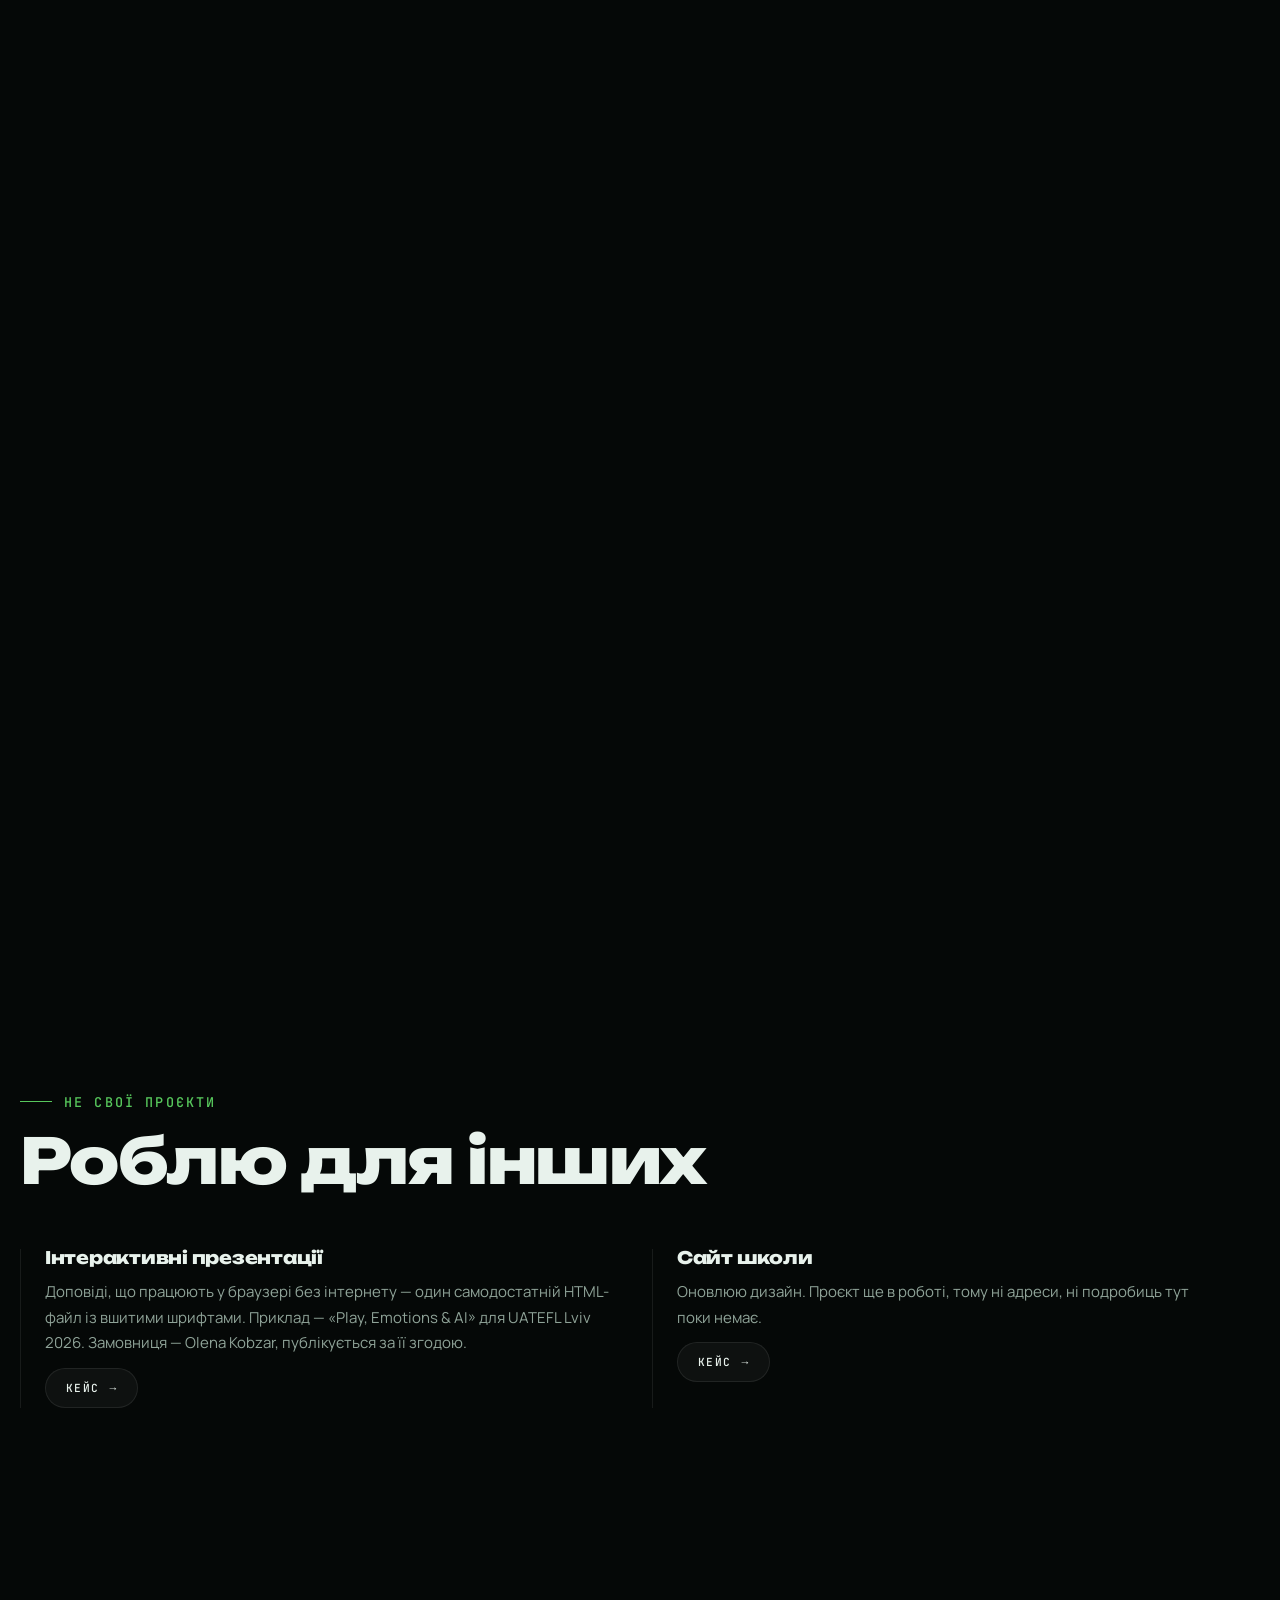
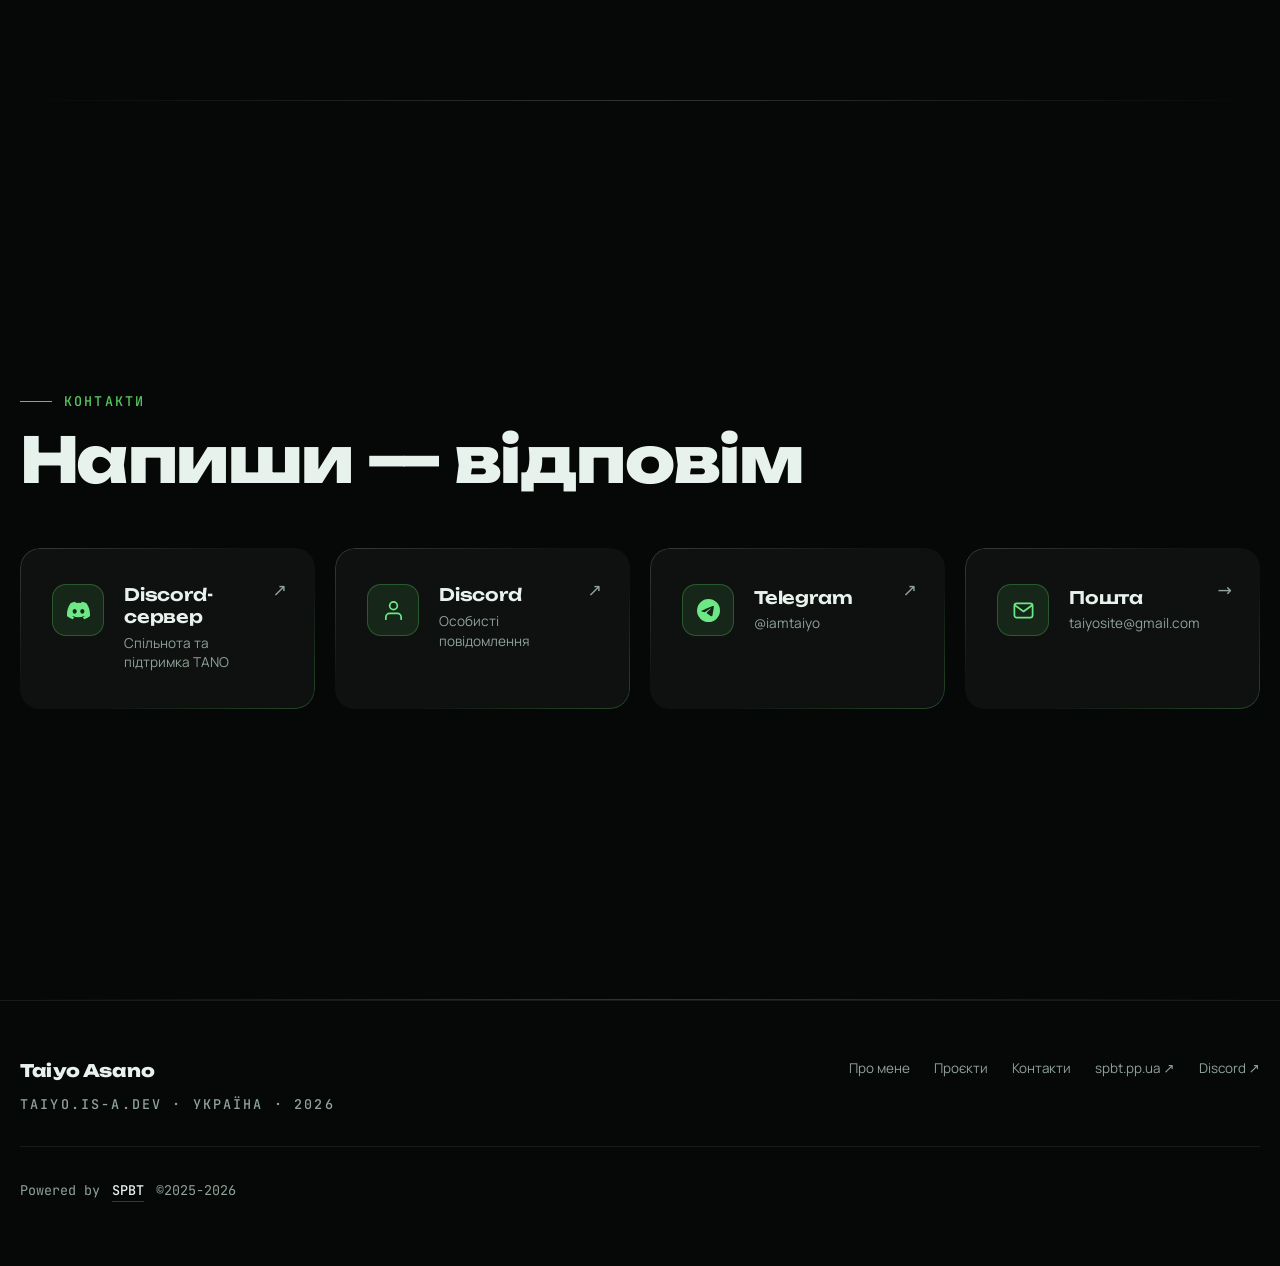
==== commit 0bd5830c: "feat: the class group site as the fifth own project The owner builds and maintains it, so it belongs" ====
--- a/index.html
+++ b/index.html
@@ -159,26 +159,27 @@
   </section>
 
   <!-- ═══ 04–06 · Власні проєкти, горизонтально ══════════════════════
-       Чотири проєкти, що належать мені, їдуть справа наліво. Секція висока,
+       П'ять проєктів, що належать мені, їдуть справа наліво. Секція висока,
        всередині sticky-сцена, а рух дає translateX від прогресу звичайної
        вертикальної прокрутки — тобто це справжній скрол, а не перехват
-       колеса: скролбар, клавіші й пошук по сторінці працюють. Чотири
-       невидимі якорі дають scroll-snap точки, по одній на проєкт; їхню
+       колеса: скролбар, клавіші й пошук по сторінці працюють. П'ять
+       невидимих якорів дають scroll-snap точки, по одній на проєкт; їхню
        кількість задає --pj-n на секції, а components.css рахує з неї решту.     -->
-  <section class="pjtrack" id="projects" aria-labelledby="projects-title" data-pjtrack style="--pj-n:4">
+  <section class="pjtrack" id="projects" aria-labelledby="projects-title" data-pjtrack style="--pj-n:5">
     <!-- Заголовок секції, який не займає жодного пікселя. `.u-sr`
-         (base.css:195) — це position:absolute, тож sticky-сцена, три якорі
+         (base.css:195) — це position:absolute, тож sticky-сцена, якорі
          й прогрес доріжки лишаються рівно там, де були.
          Видимий заголовок усередину сцени без нового CSS не ставиться: рядок
          має height:100%, а сцена — overflow:clip, тому будь-який блок у потоці
          зсуває панелі вниз рівно на свою висоту й стільки ж зрізає знизу.
          Видиме обрамлення несуть надрядки панелей і підпис
          `.pjtrack__hint`. -->
-    <h2 class="u-sr" id="projects-title">Чотири власні проєкти, які я зробив і веду</h2>
+    <h2 class="u-sr" id="projects-title">П'ять власних проєктів, які я зробив і веду</h2>
     <span class="pjtrack__anchor pjtrack__anchor--1" aria-hidden="true"></span>
     <span class="pjtrack__anchor pjtrack__anchor--2" aria-hidden="true"></span>
     <span class="pjtrack__anchor pjtrack__anchor--3" aria-hidden="true"></span>
     <span class="pjtrack__anchor pjtrack__anchor--4" aria-hidden="true"></span>
+    <span class="pjtrack__anchor pjtrack__anchor--5" aria-hidden="true"></span>
 
     <div class="pjtrack__stage">
       <div class="pjtrack__row" data-pjrow>
@@ -186,7 +187,7 @@
         <article class="pjslide pj" id="tano">
           <div class="u-container pj__inner">
       <div class="pj__copy">
-        <p class="u-mono u-eyebrow" data-reveal>Мій проєкт — 01 / 04</p>
+        <p class="u-mono u-eyebrow" data-reveal>Мій проєкт — 01 / 05</p>
         <h3 class="pj__title" data-reveal data-reveal-delay="1">TANO</h3>
         <p class="pj__lead" data-reveal data-reveal-delay="2">
           Discord-бот, який виріс в екосистему: штучний інтелект, музика, модерація,
@@ -216,7 +217,7 @@
         <article class="pjslide pj" id="spbt-db">
           <div class="u-container pj__inner">
       <div class="pj__copy">
-        <p class="u-mono u-eyebrow" data-reveal>Мій проєкт — 02 / 04</p>
+        <p class="u-mono u-eyebrow" data-reveal>Мій проєкт — 02 / 05</p>
         <h3 class="pj__title" data-reveal data-reveal-delay="1">SPBT_DB</h3>
         <p class="pj__lead" data-reveal data-reveal-delay="2">
           Вбудована база даних для Node.js, яку я написав для TANO замість
@@ -241,7 +242,7 @@
         <article class="pjslide pj" id="spbt">
           <div class="u-container pj__inner">
       <div class="pj__copy">
-        <p class="u-mono u-eyebrow" data-reveal>Мій проєкт — 03 / 04</p>
+        <p class="u-mono u-eyebrow" data-reveal>Мій проєкт — 03 / 05</p>
         <h3 class="pj__title" data-reveal data-reveal-delay="1">SPBT</h3>
         <p class="pj__lead" data-reveal data-reveal-delay="2">
           Small Projects by Taiyo — місце, куди звертаються за роботою. Ця сторінка
@@ -265,7 +266,7 @@
         <article class="pjslide pj" id="site">
           <div class="u-container pj__inner">
       <div class="pj__copy">
-        <p class="u-mono u-eyebrow" data-reveal>Мій проєкт — 04 / 04</p>
+        <p class="u-mono u-eyebrow" data-reveal>Мій проєкт — 04 / 05</p>
         <h3 class="pj__title" data-reveal data-reveal-delay="1">Цей сайт</h3>
         <p class="pj__lead" data-reveal data-reveal-delay="2">
           Статика без жодної залежності: ні фреймворку, ні збірки, ні CDN.
@@ -289,12 +290,38 @@
           </div>
         </article>
 
+        <article class="pjslide pj" id="class-group">
+          <div class="u-container pj__inner">
+      <div class="pj__copy">
+        <p class="u-mono u-eyebrow" data-reveal>Мій проєкт — 05 / 05</p>
+        <h3 class="pj__title" data-reveal data-reveal-delay="1">Сайт класної групи</h3>
+        <p class="pj__lead" data-reveal data-reveal-delay="2">
+          Застосунок мого класу під телефон: розклад, чергування, ДЗ, збори
+          коштів, новини, вхід через Telegram. Код відкритий.
+        </p>
+        <ul class="chips u-mono" data-reveal data-reveal-delay="3">
+          <li>Next.js</li><li>TypeScript</li><li>Prisma</li><li>PostgreSQL</li><li>Telegram-бот</li>
+        </ul>
+        <div class="card__actions" data-reveal data-reveal-delay="4">
+          <a class="btn btn--primary" data-magnetic href="https://github.com/DanyloKob/class-group-site" target="_blank" rel="noopener">GitHub <span aria-hidden="true">↗</span></a>
+        </div>
+      </div>
+      <!-- 2:1, як знімки TANO і SPBT_DB, а не 4:3 з components.css. На 760x700
+           панель 4:3 зсувала кнопку GitHub нижче межі, з якої її показує
+           reveal, і кнопка лишалася невидимою. Правити спільний CSS не можна. -->
+      <div class="pj__visual pj__visual--type" style="aspect-ratio:2/1" data-reveal data-reveal-delay="2" aria-hidden="true">
+        <span class="pj__wordmark">class</span>
+        <span class="pj__wordsub u-mono">group site</span>
+      </div>
+          </div>
+        </article>
+
       </div><!-- /.pjtrack__row -->
 
       <div class="pjtrack__dots" data-pjdots aria-hidden="true">
-        <span class="is-on"></span><span></span><span></span><span></span>
-      </div>
-      <p class="pjtrack__hint u-mono" aria-hidden="true">Чотири власні проєкти — гортай</p>
+        <span class="is-on"></span><span></span><span></span><span></span><span></span>
+      </div>
+      <p class="pjtrack__hint u-mono" aria-hidden="true">П'ять власних проєктів — гортай</p>
     </div><!-- /.pjtrack__stage -->
   </section>
 
@@ -359,15 +386,6 @@
             <a class="btn btn--sm" data-magnetic href="/ftl/" data-page-link aria-label="Кейс сайту школи">Кейс <span aria-hidden="true">→</span></a>
           </div>
         </article>
-        <article class="minor__item" data-reveal data-reveal-delay="3">
-          <h3>Сайт класної групи</h3>
-          <p>Застосунок для мого класу, зроблений під телефон: розклад,
-             чергові, ДЗ, збори коштів і новини, вхід через Telegram-бота.
-             Код відкритий.</p>
-          <div class="card__actions">
-            <a class="btn btn--sm" data-magnetic href="https://github.com/DanyloKob/class-group-site" target="_blank" rel="noopener" aria-label="GitHub: сайт класної групи">GitHub <span aria-hidden="true">↗</span></a>
-          </div>
-        </article>
       </div>
     </div>
   </section>
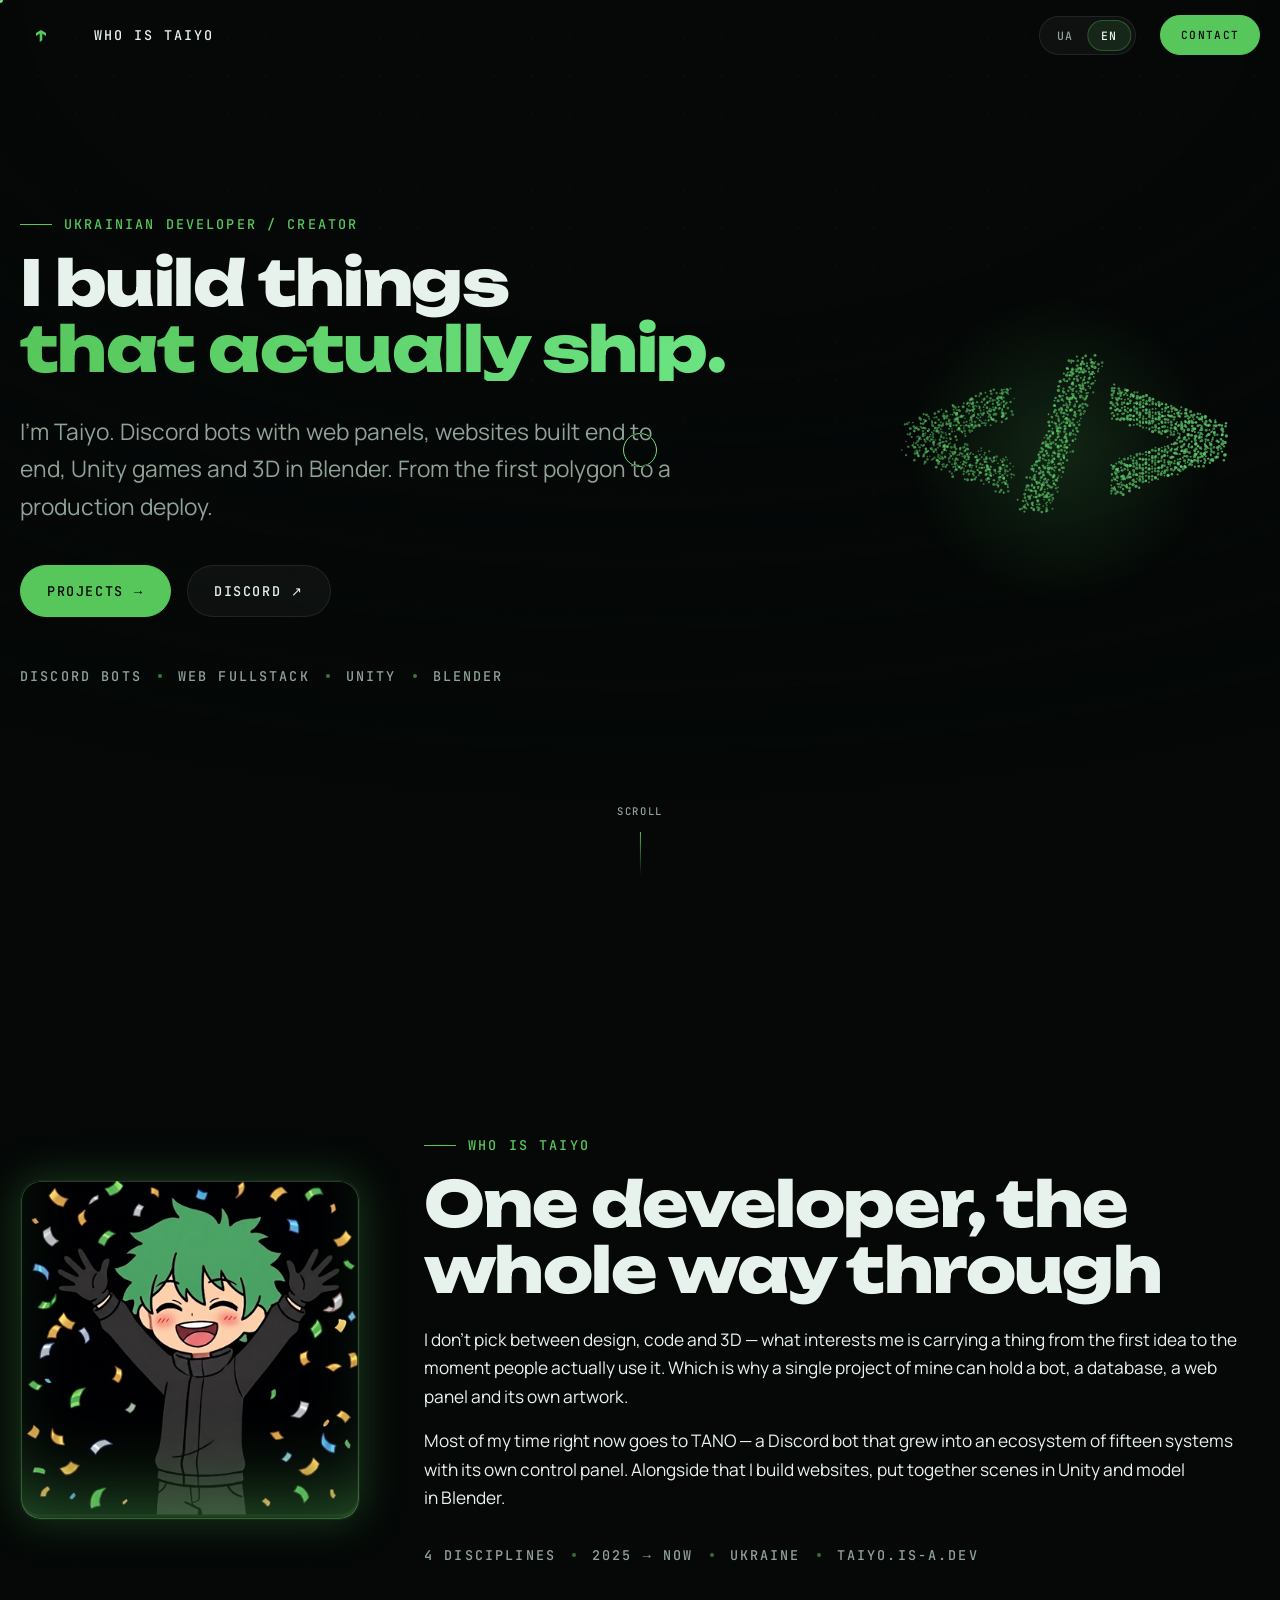
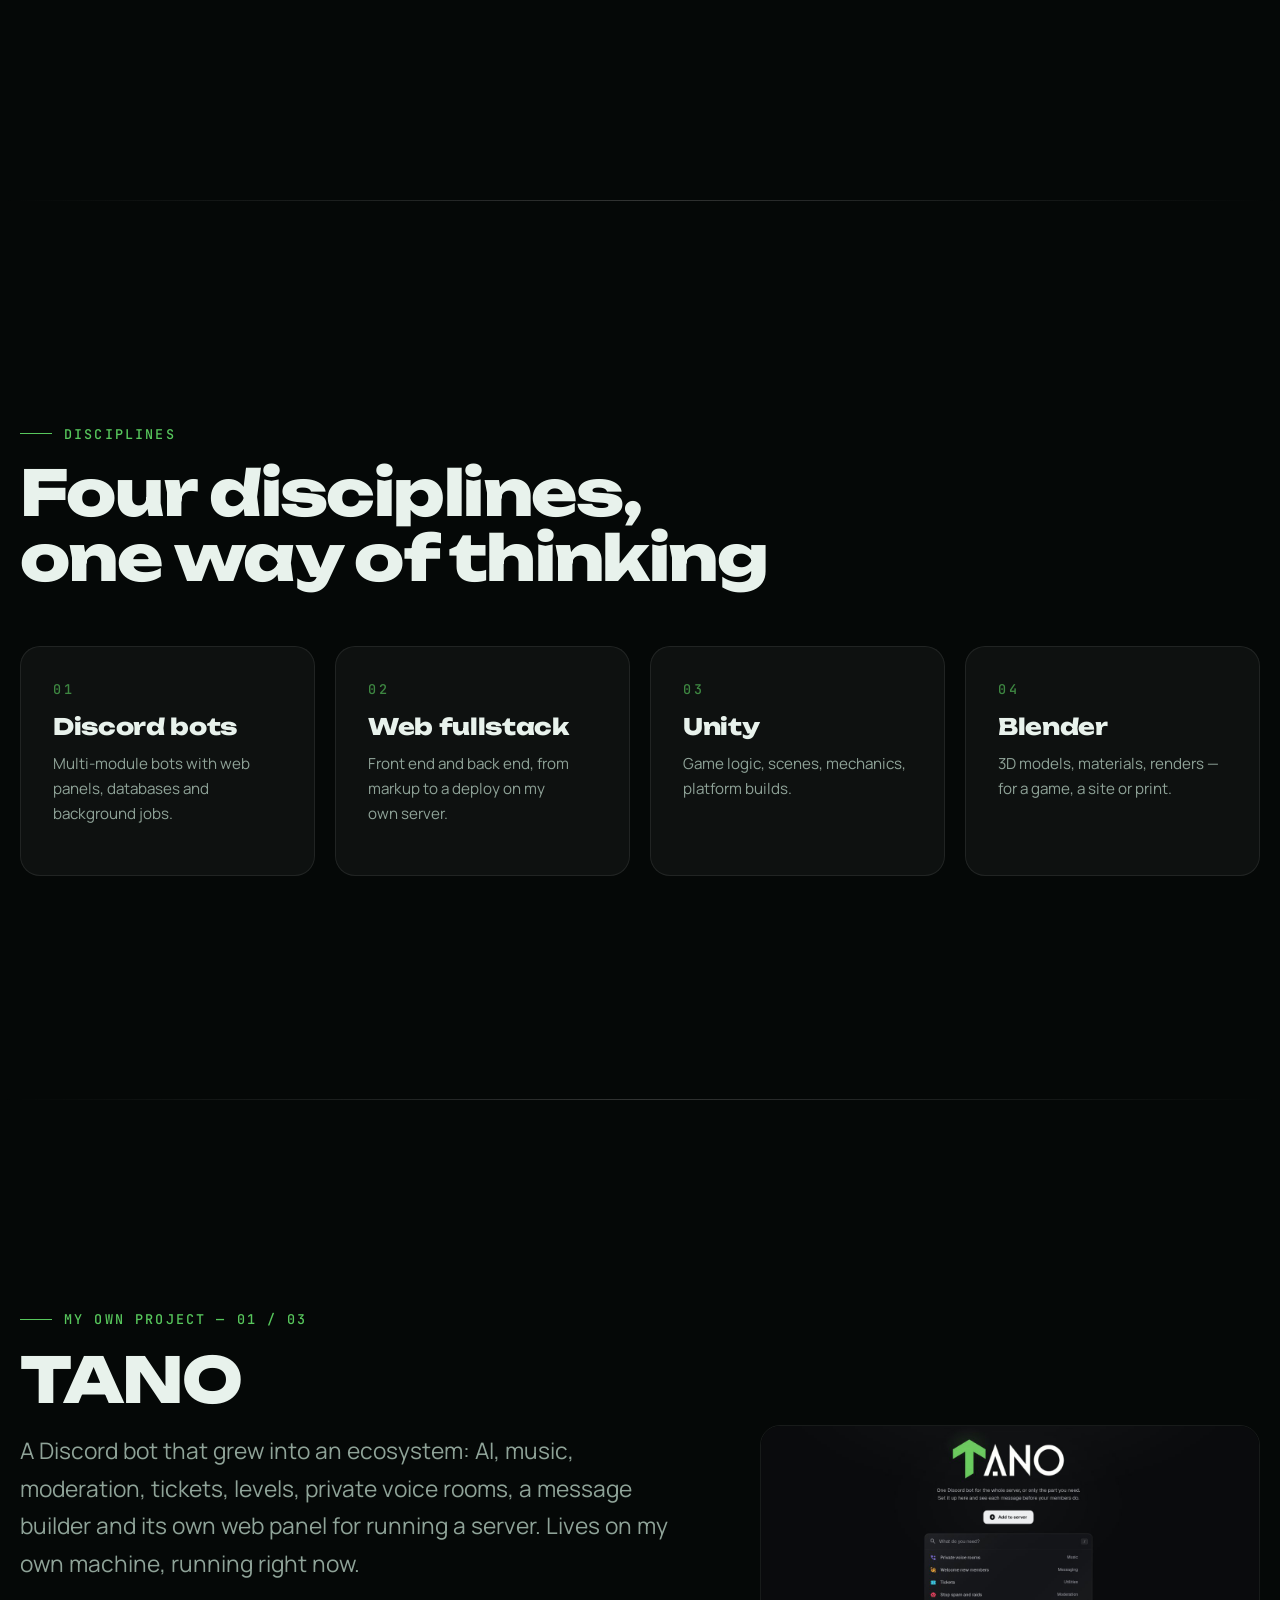
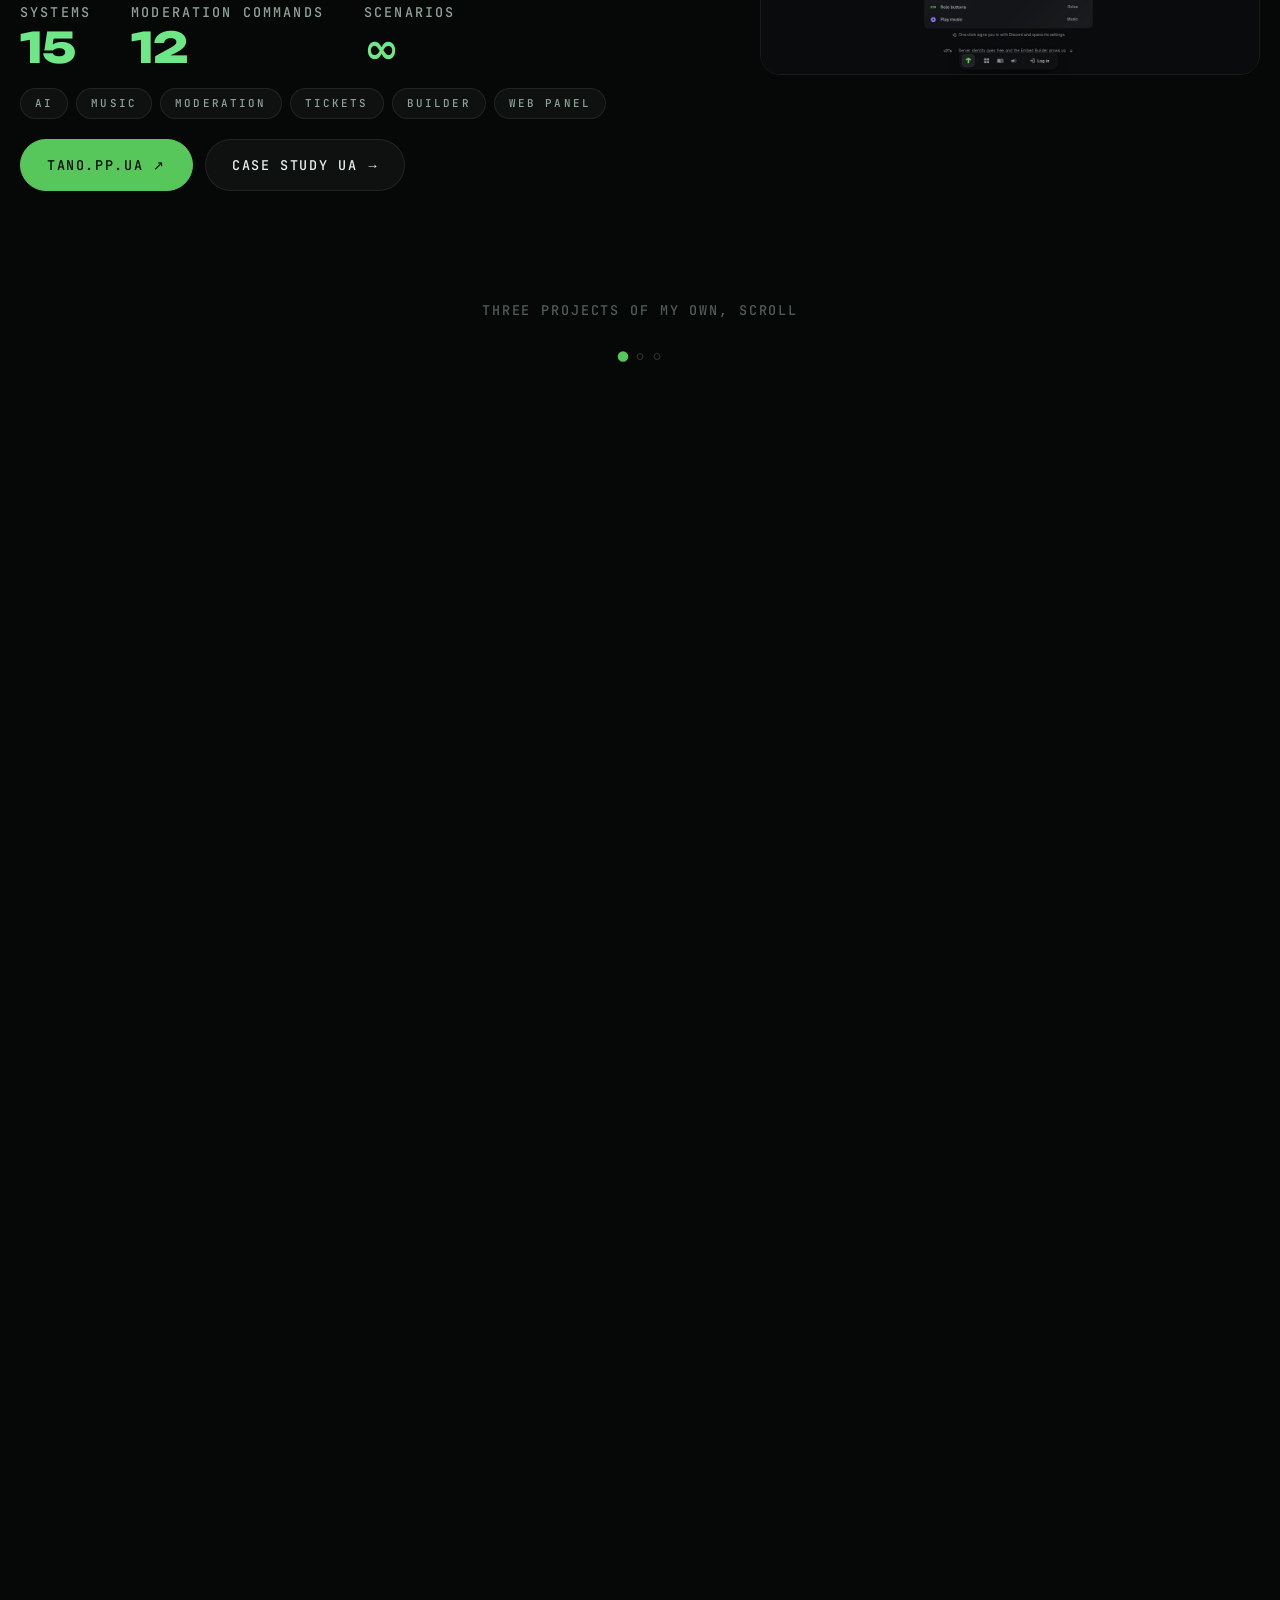
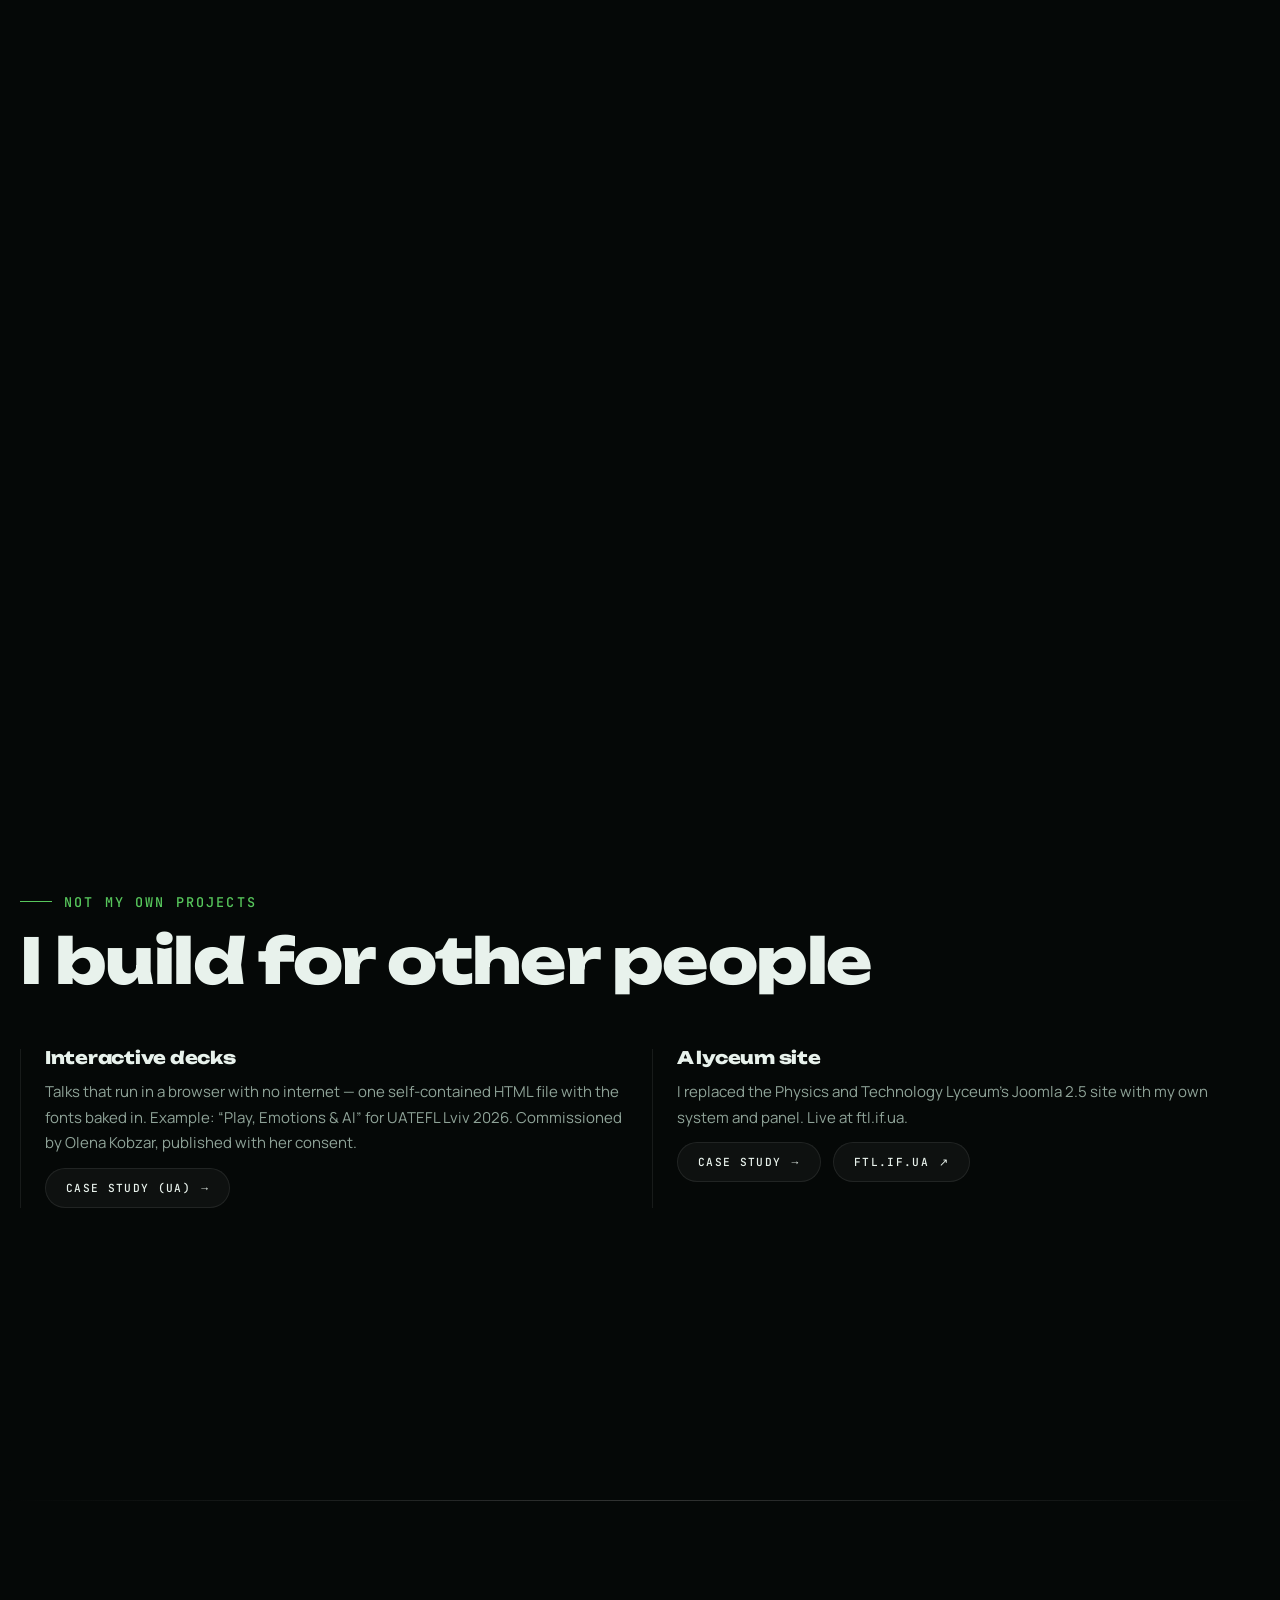
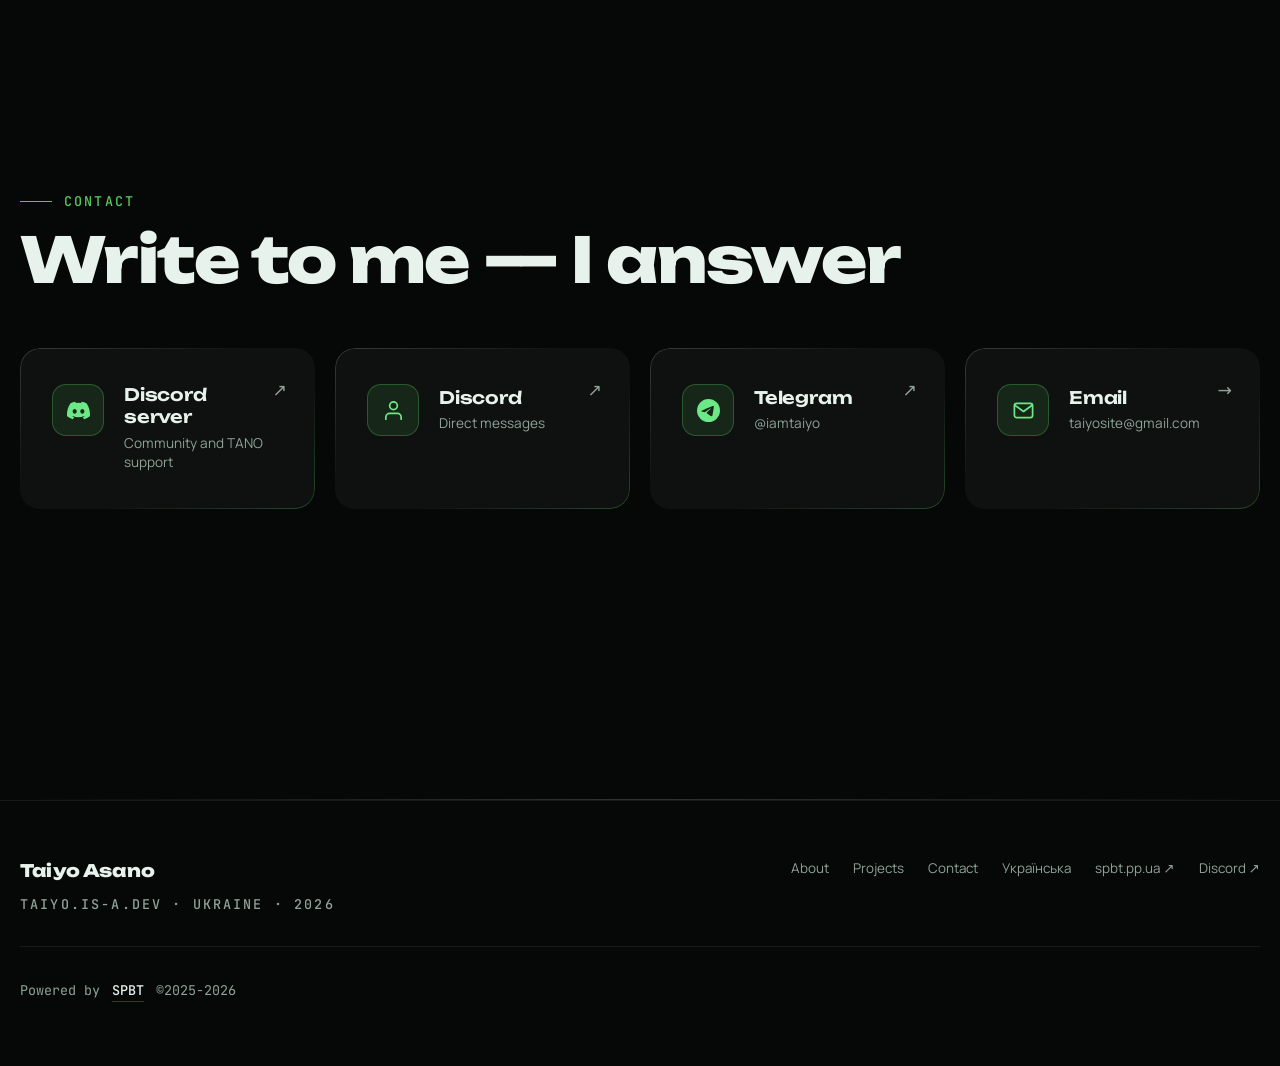
==== commit 1529ae1e: "feat: one Sites panel, the lyceum case with before and after, browser language Merge SPBT, this site" ====
--- a/index.html
+++ b/index.html
@@ -13,6 +13,34 @@
   window.__taiyoFailsafe = setTimeout(function () {
     document.documentElement.classList.add('js-stalled');
   }, 2500);
+</script>
+<script>
+  /* Мова. Той самий порядок, що й на spbt.pp.ua: явний клік по UA/EN важить
+     більше за мову браузера, а мова браузера більше за «лишитися». Лише
+     українські сторінки перенаправляють: /en/ люди пересилають, і вона мусить
+     відкриватися англійською на будь-якому браузері. Inline і ES5, бо модуль
+     відкладений і українська сторінка встигла б намалюватися. */
+  (function () {
+    var KEY = 'taiyo-lang';
+    var store = null;
+    try { store = window.localStorage; } catch (err) {}
+    document.addEventListener('click', function (e) {
+      var opt = e.target && e.target.closest && e.target.closest('[data-lang]');
+      if (!opt || !store) return;
+      try { store.setItem(KEY, opt.getAttribute('data-lang')); } catch (err) {}
+    });
+    var saved = null;
+    try { saved = store && store.getItem(KEY); } catch (err) {}
+    if (saved === 'uk') return;
+    if (saved !== 'en') {
+      if (document.referrer.indexOf(location.origin) === 0) return;
+      var langs = navigator.languages || [navigator.language || ''];
+      for (var i = 0; i < langs.length; i += 1) {
+        if (/^uk\b/i.test(String(langs[i]))) return;
+      }
+    }
+    location.replace('/en/' + location.search + location.hash);
+  })();
 </script>
 <title>Taiyo Asano — Discord-боти, веб, Unity, Blender</title>
 <meta name="description" content="Портфоліо Таійо: багатомодульні Discord-боти з веб-панелями, сайти під ключ, ігри на Unity та 3D у Blender. Від першого полігону до продакшн-деплою.">
@@ -39,6 +67,7 @@
 <link rel="stylesheet" href="/assets/css/base.css">
 <link rel="stylesheet" href="/assets/css/layout.css">
 <link rel="stylesheet" href="/assets/css/components.css">
+<link rel="stylesheet" href="/assets/css/taiyo.css">
 <script type="module" src="/assets/js/site.js"></script>
 </head>
 <body>
@@ -59,8 +88,8 @@
 
     <div class="lang" role="group" aria-label="Мова сайту">
       <span class="lang__slider" aria-hidden="true"></span>
-      <a class="lang__opt is-on" href="/" aria-current="true" lang="uk" hreflang="uk">UA</a>
-      <a class="lang__opt" href="/en/" lang="en" hreflang="en">EN</a>
+      <a class="lang__opt is-on" href="/" data-lang="uk" aria-current="true" lang="uk" hreflang="uk">UA</a>
+      <a class="lang__opt" href="/en/" data-lang="en" lang="en" hreflang="en">EN</a>
     </div>
 
     <a class="btn btn--sm btn--primary nav__cta" data-magnetic href="#contact">Контакти</a>
@@ -159,13 +188,13 @@
   </section>
 
   <!-- ═══ 04–06 · Власні проєкти, горизонтально ══════════════════════
-       П'ять проєктів, що належать мені, їдуть справа наліво. Секція висока,
+       Три власні проєкти їдуть справа наліво. Секція висока,
        всередині sticky-сцена, а рух дає translateX від прогресу звичайної
        вертикальної прокрутки — тобто це справжній скрол, а не перехват
-       колеса: скролбар, клавіші й пошук по сторінці працюють. П'ять
-       невидимих якорів дають scroll-snap точки, по одній на проєкт; їхню
+       колеса: скролбар, клавіші й пошук по сторінці працюють. Три
+       невидимі якорі дають scroll-snap точки, по одній на проєкт; їхню
        кількість задає --pj-n на секції, а components.css рахує з неї решту.     -->
-  <section class="pjtrack" id="projects" aria-labelledby="projects-title" data-pjtrack style="--pj-n:5">
+  <section class="pjtrack" id="projects" aria-labelledby="projects-title" data-pjtrack style="--pj-n:3">
     <!-- Заголовок секції, який не займає жодного пікселя. `.u-sr`
          (base.css:195) — це position:absolute, тож sticky-сцена, якорі
          й прогрес доріжки лишаються рівно там, де були.
@@ -174,12 +203,10 @@
          зсуває панелі вниз рівно на свою висоту й стільки ж зрізає знизу.
          Видиме обрамлення несуть надрядки панелей і підпис
          `.pjtrack__hint`. -->
-    <h2 class="u-sr" id="projects-title">П'ять власних проєктів, які я зробив і веду</h2>
+    <h2 class="u-sr" id="projects-title">Три власні проєкти, які я зробив і веду</h2>
     <span class="pjtrack__anchor pjtrack__anchor--1" aria-hidden="true"></span>
     <span class="pjtrack__anchor pjtrack__anchor--2" aria-hidden="true"></span>
     <span class="pjtrack__anchor pjtrack__anchor--3" aria-hidden="true"></span>
-    <span class="pjtrack__anchor pjtrack__anchor--4" aria-hidden="true"></span>
-    <span class="pjtrack__anchor pjtrack__anchor--5" aria-hidden="true"></span>
 
     <div class="pjtrack__stage">
       <div class="pjtrack__row" data-pjrow>
@@ -187,7 +214,7 @@
         <article class="pjslide pj" id="tano">
           <div class="u-container pj__inner">
       <div class="pj__copy">
-        <p class="u-mono u-eyebrow" data-reveal>Мій проєкт — 01 / 05</p>
+        <p class="u-mono u-eyebrow" data-reveal>Мій проєкт — 01 / 03</p>
         <h3 class="pj__title" data-reveal data-reveal-delay="1">TANO</h3>
         <p class="pj__lead" data-reveal data-reveal-delay="2">
           Discord-бот, який виріс в екосистему: штучний інтелект, музика, модерація,
@@ -217,7 +244,7 @@
         <article class="pjslide pj" id="spbt-db">
           <div class="u-container pj__inner">
       <div class="pj__copy">
-        <p class="u-mono u-eyebrow" data-reveal>Мій проєкт — 02 / 05</p>
+        <p class="u-mono u-eyebrow" data-reveal>Мій проєкт — 02 / 03</p>
         <h3 class="pj__title" data-reveal data-reveal-delay="1">SPBT_DB</h3>
         <p class="pj__lead" data-reveal data-reveal-delay="2">
           Вбудована база даних для Node.js, яку я написав для TANO замість
@@ -239,123 +266,47 @@
           </div>
         </article>
 
-        <article class="pjslide pj" id="spbt">
+        <article class="pjslide pj" id="sites">
           <div class="u-container pj__inner">
-      <div class="pj__copy">
-        <p class="u-mono u-eyebrow" data-reveal>Мій проєкт — 03 / 05</p>
-        <h3 class="pj__title" data-reveal data-reveal-delay="1">SPBT</h3>
-        <p class="pj__lead" data-reveal data-reveal-delay="2">
-          Small Projects by Taiyo — місце, куди звертаються за роботою. Ця сторінка
-          про мене, а там зібрано, що я <strong>готовий зробити вам</strong>:
-          боти, сайти, інтерактивні презентації, 3D. З прикладами й умовами.
-        </p>
-        <ul class="chips u-mono" data-reveal data-reveal-delay="3">
-          <li>Discord-боти</li><li>Сайти під ключ</li><li>Презентації</li><li>Unity</li><li>Blender</li>
-        </ul>
-        <div class="card__actions" data-reveal data-reveal-delay="4">
-          <a class="btn btn--primary" data-magnetic href="https://spbt.pp.ua" target="_blank" rel="noopener">spbt.pp.ua <span aria-hidden="true">↗</span></a>
-        </div>
-      </div>
-      <div class="pj__visual pj__visual--type" data-reveal data-reveal-delay="2" aria-hidden="true">
-        <span class="pj__wordmark">SPBT</span>
-        <span class="pj__wordsub u-mono">Small Projects by Taiyo</span>
-      </div>
+            <div class="pj__copy">
+              <p class="u-mono u-eyebrow" data-reveal>Мій проєкт — 03 / 03</p>
+              <h3 class="pj__title" data-reveal data-reveal-delay="1">Сайти</h3>
+              <p class="pj__lead" data-reveal data-reveal-delay="2">Сайт компанії SPBT, це портфоліо і застосунок мого класу. Усі три зробив і веду сам.</p>
+              <div class="card__actions" data-reveal data-reveal-delay="3">
+                <a class="btn btn--primary" data-magnetic href="https://spbt.pp.ua" target="_blank" rel="noopener">spbt.pp.ua <span aria-hidden="true">↗</span></a>
+                <a class="btn" data-magnetic href="https://github.com/DanyloKob/class-group-site" target="_blank" rel="noopener" aria-label="Код сайту класу на GitHub">GitHub <span aria-hidden="true">↗</span></a>
+              </div>
+            </div>
+            <div class="pj__visual trio" data-reveal data-reveal-delay="2">
+              <a class="trio__item trio__item--lead" href="https://spbt.pp.ua" target="_blank" rel="noopener">
+                <span class="trio__frame"><img src="/assets/img/site-spbt.jpg" width="960" height="600" loading="lazy" alt="Головна сторінка spbt.pp.ua: заголовок «Малі проєкти, живий продакшн» і зелена емблема на темному тлі"></span>
+                <span class="trio__name">SPBT <small>сайт компанії</small></span>
+              </a>
+              <div class="trio__item">
+                <span class="trio__frame"><img src="/assets/img/site-portfolio.jpg" width="960" height="600" loading="lazy" alt="Головна сторінка цього портфоліо: заголовок «Створюю все, що запускається»"></span>
+                <span class="trio__name">Цей сайт</span>
+              </div>
+              <a class="trio__item" href="https://github.com/DanyloKob/class-group-site" target="_blank" rel="noopener">
+                <span class="trio__frame"><img src="/assets/img/site-class.jpg" width="960" height="600" loading="lazy" alt="Екран входу застосунку класу L-23 LIFE: емблема і кнопка входу через Telegram"></span>
+                <span class="trio__name">Сайт групи</span>
+              </a>
+            </div>
           </div>
         </article>
 
-        <article class="pjslide pj" id="site">
-          <div class="u-container pj__inner">
-      <div class="pj__copy">
-        <p class="u-mono u-eyebrow" data-reveal>Мій проєкт — 04 / 05</p>
-        <h3 class="pj__title" data-reveal data-reveal-delay="1">Цей сайт</h3>
-        <p class="pj__lead" data-reveal data-reveal-delay="2">
-          Статика без жодної залежності: ні фреймворку, ні збірки, ні CDN.
-          Шрифти самохостяться, 3D-емблема намальована на 2D-канві руками,
-          а зелений тест не пускає в реліз ані чужого домену, ані кольору
-          поза палітрою.
-        </p>
-        <dl class="stats" data-reveal data-reveal-delay="3">
-          <div><dt class="u-mono">Залежностей</dt><dd data-counter="0">0</dd></div>
-          <div><dt class="u-mono">Тестів</dt><dd data-counter="21">21</dd></div>
-          <div><dt class="u-mono">Кольорів у палітрі</dt><dd data-counter="6">6</dd></div>
-        </dl>
-        <ul class="chips u-mono" data-reveal data-reveal-delay="4">
-          <li>Vanilla JS</li><li>Canvas 3D</li><li>GitHub Pages</li><li>is-a.dev</li>
-        </ul>
-      </div>
-      <div class="pj__visual pj__visual--type" data-reveal data-reveal-delay="2" aria-hidden="true">
-        <span class="pj__wordmark">taiyo</span>
-        <span class="pj__wordsub u-mono">.is-a.dev</span>
-      </div>
-          </div>
-        </article>
-
-        <article class="pjslide pj" id="class-group">
-          <div class="u-container pj__inner">
-      <div class="pj__copy">
-        <p class="u-mono u-eyebrow" data-reveal>Мій проєкт — 05 / 05</p>
-        <h3 class="pj__title" data-reveal data-reveal-delay="1">Сайт класної групи</h3>
-        <p class="pj__lead" data-reveal data-reveal-delay="2">
-          Застосунок мого класу під телефон: розклад, чергування, ДЗ, збори
-          коштів, новини, вхід через Telegram. Код відкритий.
-        </p>
-        <ul class="chips u-mono" data-reveal data-reveal-delay="3">
-          <li>Next.js</li><li>TypeScript</li><li>Prisma</li><li>PostgreSQL</li><li>Telegram-бот</li>
-        </ul>
-        <div class="card__actions" data-reveal data-reveal-delay="4">
-          <a class="btn btn--primary" data-magnetic href="https://github.com/DanyloKob/class-group-site" target="_blank" rel="noopener">GitHub <span aria-hidden="true">↗</span></a>
-        </div>
-      </div>
-      <!-- 2:1, як знімки TANO і SPBT_DB, а не 4:3 з components.css. На 760x700
-           панель 4:3 зсувала кнопку GitHub нижче межі, з якої її показує
-           reveal, і кнопка лишалася невидимою. Правити спільний CSS не можна. -->
-      <div class="pj__visual pj__visual--type" style="aspect-ratio:2/1" data-reveal data-reveal-delay="2" aria-hidden="true">
-        <span class="pj__wordmark">class</span>
-        <span class="pj__wordsub u-mono">group site</span>
-      </div>
-          </div>
-        </article>
-
       </div><!-- /.pjtrack__row -->
 
       <div class="pjtrack__dots" data-pjdots aria-hidden="true">
-        <span class="is-on"></span><span></span><span></span><span></span><span></span>
-      </div>
-      <p class="pjtrack__hint u-mono" aria-hidden="true">П'ять власних проєктів — гортай</p>
+        <span class="is-on"></span><span></span><span></span>
+      </div>
+      <p class="pjtrack__hint u-mono" aria-hidden="true">Три власні проєкти, гортай</p>
     </div><!-- /.pjtrack__stage -->
   </section>
 
   <!-- ═══ 07 · Не свої проєкти ═══════════════════════════════════════
-       Тут було дві секції, і обидві були слабкі. #ftl віддавав цілий
-       екран одному незапущеному проєкту й казав «ще не готово» чотири
-       рази поспіль: надрядок, h2, штамп на знімку, рядок статусу.
-       #more під назвою «Ще роблю це» повторював Unity та Blender майже
-       дослівно з «Чотирьох напрямів» двома екранами вище — унікальним
-       у ньому був один пункт, презентації, і саме він єдиний має
-       названу замовницю та сторінку кейса.
-
-       Тепер це один слайд із власним предметом. Не «що я вмію» — це вже
-       сказано в напрямах, — а «що я роблю не для себе»: трек вище тримає
-       мої власні проєкти, тут лежить робота на інших.
-
-       Дві речі в заголовку навмисні. Час теперішній: «зроблено для інших»
-       суперечило б рядку «ще в роботі» чотирма рядками нижче — тій самій
-       поломці, через яку на spbt.pp.ua переписували лід героя. І слова
-       «на замовлення» тут немає: замовниця названа лише в презентаціях,
-       а про сайт школи ніде не сказано, що це оплачена робота.
-
-       Знімок сайту школи прибрано навмисно: він розмитий за задумом,
-       тобто не несе жодної інформації, а був найбільшим об'єктом на
-       екрані. Сам файл лишається в assets/img — на день запуску його є
-       куди повернути, і тест tools/check.test.mjs усе одно вимагає, щоб
-       він був на диску.
-
-       Два сліди лишаються знаними, а не забутими. layout.css:309 досі
-       пояснює обмеження padding-block через «#ftl 821px tall in an 800px
-       viewport» — цього id більше немає, але правити той файл не можна:
-       base, layout і components побайтово однакові зі spbt-site. І
-       правила `.teaser*` у components.css лишаються без розмітки на
-       обох сайтах до дня запуску.                                   -->
+       Один слайд із власним предметом: трек вище тримає мої проєкти, тут
+       робота на інших. Слова «на замовлення» немає навмисно: замовниця
+       названа лише в презентаціях.                                       -->
   <section class="section snap" id="beyond">
     <div class="u-container">
       <p class="u-mono u-eyebrow" data-reveal>Не свої проєкти</p>
@@ -379,11 +330,12 @@
           </div>
         </article>
         <article class="minor__item" data-reveal data-reveal-delay="2">
-          <h3>Сайт школи</h3>
-          <p>Оновлюю дизайн. Проєкт ще в роботі, тому ні адреси, ні подробиць
-             тут поки немає.</p>
+          <h3>Сайт ліцею</h3>
+          <p>Замінив сайт Фізико-технічного ліцею на Joomla 2.5 власною системою
+             з панеллю. Запущено на ftl.if.ua.</p>
           <div class="card__actions">
-            <a class="btn btn--sm" data-magnetic href="/ftl/" data-page-link aria-label="Кейс сайту школи">Кейс <span aria-hidden="true">→</span></a>
+            <a class="btn btn--sm" data-magnetic href="/ftl/" data-page-link aria-label="Кейс сайту ліцею">Кейс <span aria-hidden="true">→</span></a>
+            <a class="btn btn--sm" data-magnetic href="https://ftl.if.ua/" target="_blank" rel="noopener">ftl.if.ua <span aria-hidden="true">↗</span></a>
           </div>
         </article>
       </div>
--- a/assets/css/taiyo.css
+++ b/assets/css/taiyo.css
@@ -0,0 +1,169 @@
+/* ═══ Portfolio-only components ══════════════════════════════════════════
+   base.css, layout.css and components.css are byte-identical copies of the
+   ones on spbt.pp.ua, so anything only this site needs lives here, the same
+   way spbt-site keeps its own additions in spbt.css.                       */
+
+/* ─── Three sites on one project panel ───────────────────────────────────
+   One lead preview and two smaller ones, not three equal tiles: the company
+   site is the one a visitor can actually use, so it carries the weight. The
+   grid has a fixed 2:1 frame because the panel lives in a sticky stage with
+   overflow:clip; a taller visual pushes the buttons below the reveal line at
+   760x700, which is the band that hides real breakage.                      */
+.trio{
+  display:grid;
+  grid-template-columns:minmax(0,1.5fr) minmax(0,1fr);
+  grid-template-rows:repeat(2,minmax(0,1fr));
+  gap:calc(var(--space)*2);
+  aspect-ratio:3/2;
+}
+.trio__item{
+  display:flex;
+  flex-direction:column;
+  gap:calc(var(--space)*1);
+  min-width:0;
+  min-height:0;
+  color:inherit;
+}
+.trio__item--lead{grid-row:1 / span 2;}
+.trio__frame{
+  flex:1;
+  min-height:0;
+  overflow:hidden;
+  border-radius:var(--radius-sm);
+  border:1px solid var(--border);
+  transition:border-color .25s ease;
+}
+.pj__visual .trio__frame img{
+  display:block;
+  width:100%;
+  height:100%;
+  object-fit:cover;
+  object-position:left top;
+  border:0;
+  border-radius:0;
+  transition:transform .5s var(--ease);
+}
+.trio__name{
+  display:flex;
+  flex-wrap:wrap;
+  align-items:baseline;
+  gap:0 calc(var(--space)*1);
+  font-size:.86rem;
+  line-height:1.3;
+  color:var(--text);
+}
+.trio__name small{font-size:.78rem;color:var(--muted);}
+a.trio__item:active .trio__frame{transform:scale(.985);}
+@media (hover:hover) and (pointer:fine){
+  a.trio__item:hover .trio__frame{border-color:var(--green-line);}
+  a.trio__item:hover .trio__frame img{transform:scale(1.03);}
+}
+a.trio__item:focus-visible{outline:2px solid var(--green);outline-offset:4px;border-radius:var(--radius-sm);}
+
+/* The previews are the content of this panel, so they get the wide column. */
+@media (min-width:901px){
+  #sites .pj__inner{grid-template-columns:minmax(0,.8fr) minmax(0,1.2fr);}
+}
+
+@media (max-width:759px){
+  .trio{aspect-ratio:auto;grid-template-rows:auto;}
+  .trio__item--lead{grid-column:1 / -1;grid-row:auto;}
+  .trio{grid-template-columns:repeat(2,minmax(0,1fr));}
+  .trio__frame{flex:none;aspect-ratio:16/10;}
+}
+
+/* ─── Before and after ───────────────────────────────────────────────────
+   The two screenshots share one frame and one viewport size, so the same menu
+   sits in the same place on both. The range input is the control: it brings
+   keyboard, touch and a screen-reader value for free, and it is stretched over
+   the frame with opacity 0, so the visible line is only a picture of it. The
+   frame stays at 50% with JavaScript off, which still shows both sites.      */
+.compare{
+  --pos:50%;
+  position:relative;
+  aspect-ratio:8/5;
+  overflow:hidden;
+  border-radius:var(--radius);
+  border:1px solid var(--border);
+  background:var(--bg-soft);
+}
+.compare img{
+  position:absolute;
+  inset:0;
+  width:100%;
+  height:100%;
+  object-fit:cover;
+  object-position:left top;
+  user-select:none;
+  -webkit-user-drag:none;
+}
+.compare__before{clip-path:inset(0 calc(100% - var(--pos)) 0 0);}
+.compare__line{
+  position:absolute;
+  top:0;
+  bottom:0;
+  left:var(--pos);
+  width:2px;
+  margin-left:-1px;
+  background:var(--green);
+  pointer-events:none;
+}
+.compare__grip{
+  position:absolute;
+  top:50%;
+  left:50%;
+  display:grid;
+  place-items:center;
+  width:48px;
+  height:48px;
+  margin:-24px 0 0 -24px;
+  border-radius:50%;
+  color:var(--bg);
+  background:var(--green);
+  box-shadow:0 6px 18px rgba(5,8,7,.45);
+  transition:transform .16s ease-out;
+}
+.compare__grip svg{width:22px;height:22px;}
+.compare input{
+  position:absolute;
+  inset:0;
+  width:100%;
+  height:100%;
+  margin:0;
+  opacity:0;
+  cursor:ew-resize;
+}
+.compare input:active ~ .compare__line .compare__grip{transform:scale(.94);}
+.compare input:focus-visible ~ .compare__line .compare__grip{outline:2px solid var(--text);outline-offset:3px;}
+.compare-legend{
+  display:flex;
+  justify-content:space-between;
+  gap:calc(var(--space)*2);
+  margin-top:calc(var(--space)*1.5);
+  color:var(--muted);
+  font-size:.9rem;
+}
+.compare-legend b{color:var(--text);font-weight:700;}
+
+/* ─── The same two sites on a phone ──────────────────────────────────────
+   Side by side at every width: the point is the comparison, and stacking them
+   would put one phone a whole screen away from the other.                    */
+.phones{
+  display:grid;
+  grid-template-columns:repeat(2,minmax(0,300px));
+  justify-content:center;
+  gap:calc(var(--space)*5);
+  margin:0;
+}
+.phones figure{margin:0;}
+.phones img{
+  width:100%;
+  height:auto;
+  border-radius:var(--radius);
+  border:1px solid var(--border);
+}
+.phones figcaption{margin-top:calc(var(--space)*1.5);color:var(--muted);font-size:.9rem;}
+.phones figcaption b{display:block;color:var(--text);font-weight:700;}
+@media (max-width:560px){
+  .phones{gap:calc(var(--space)*2);}
+}
